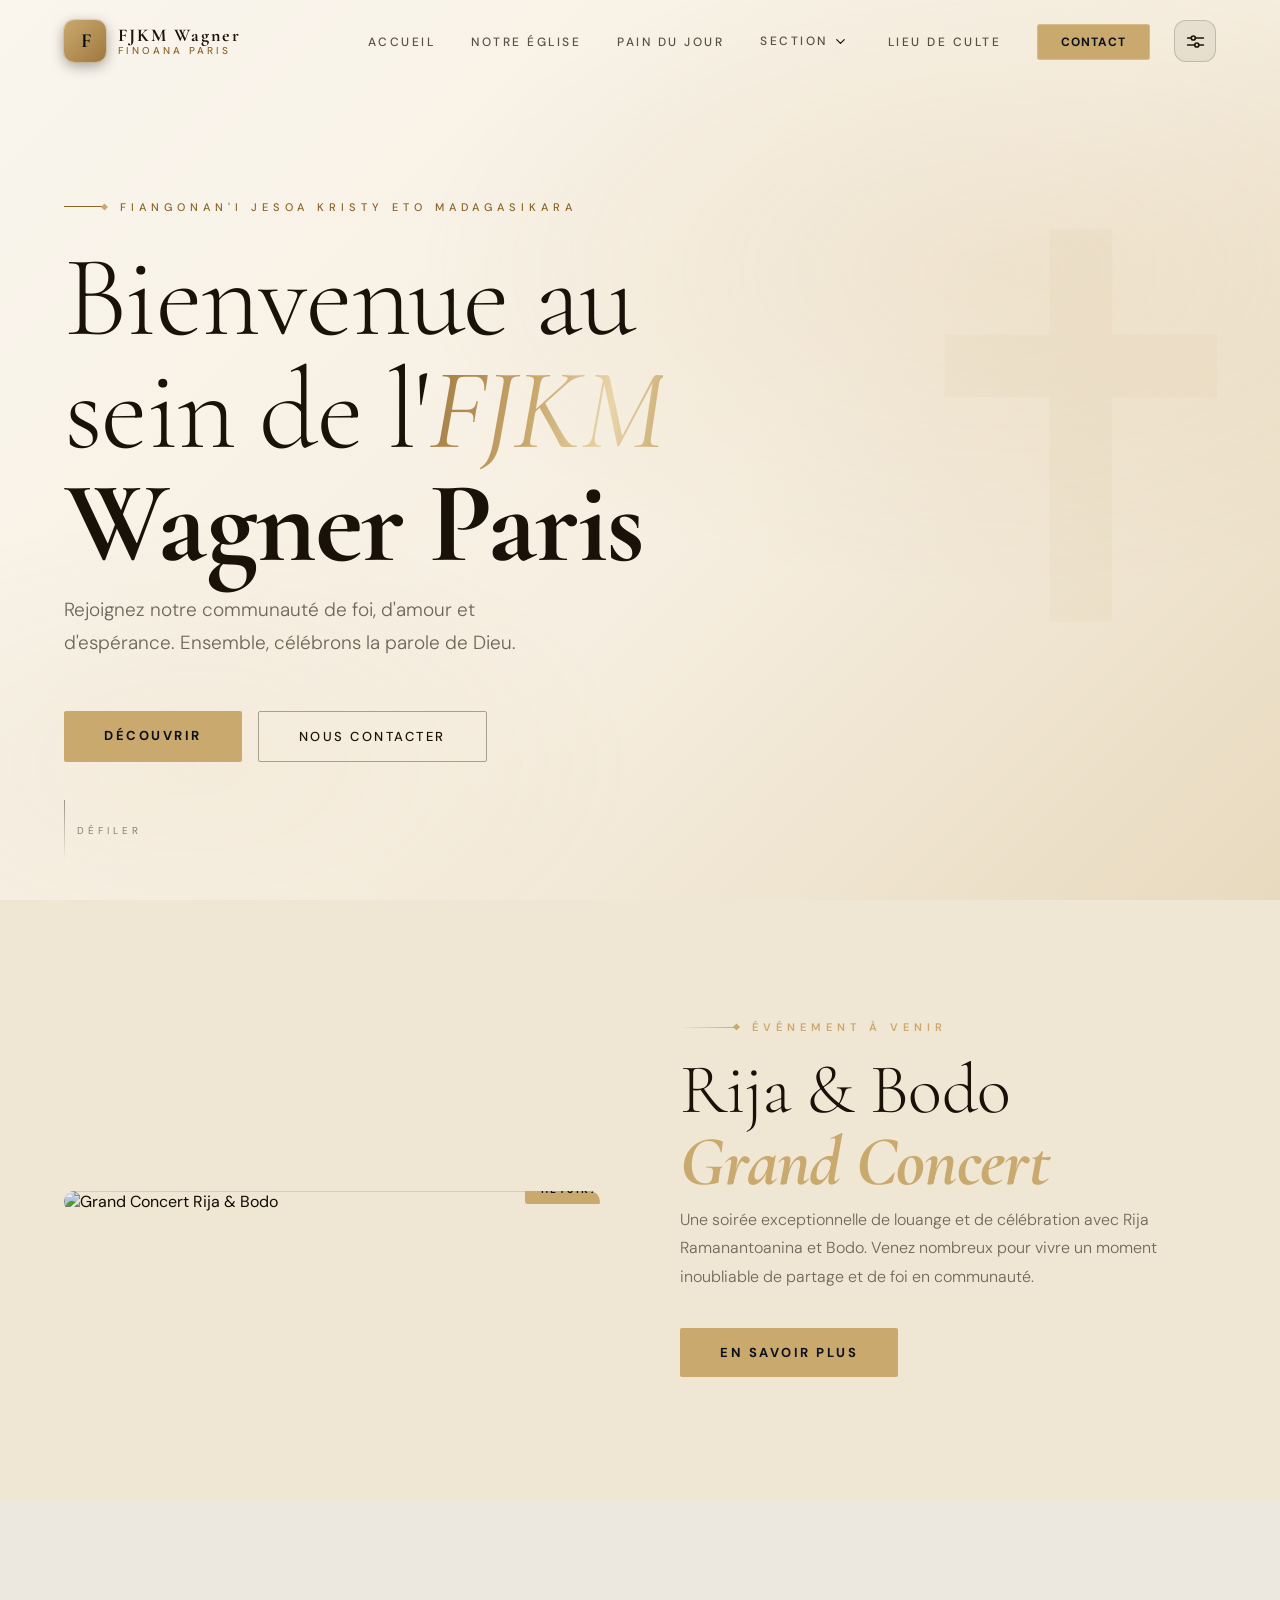
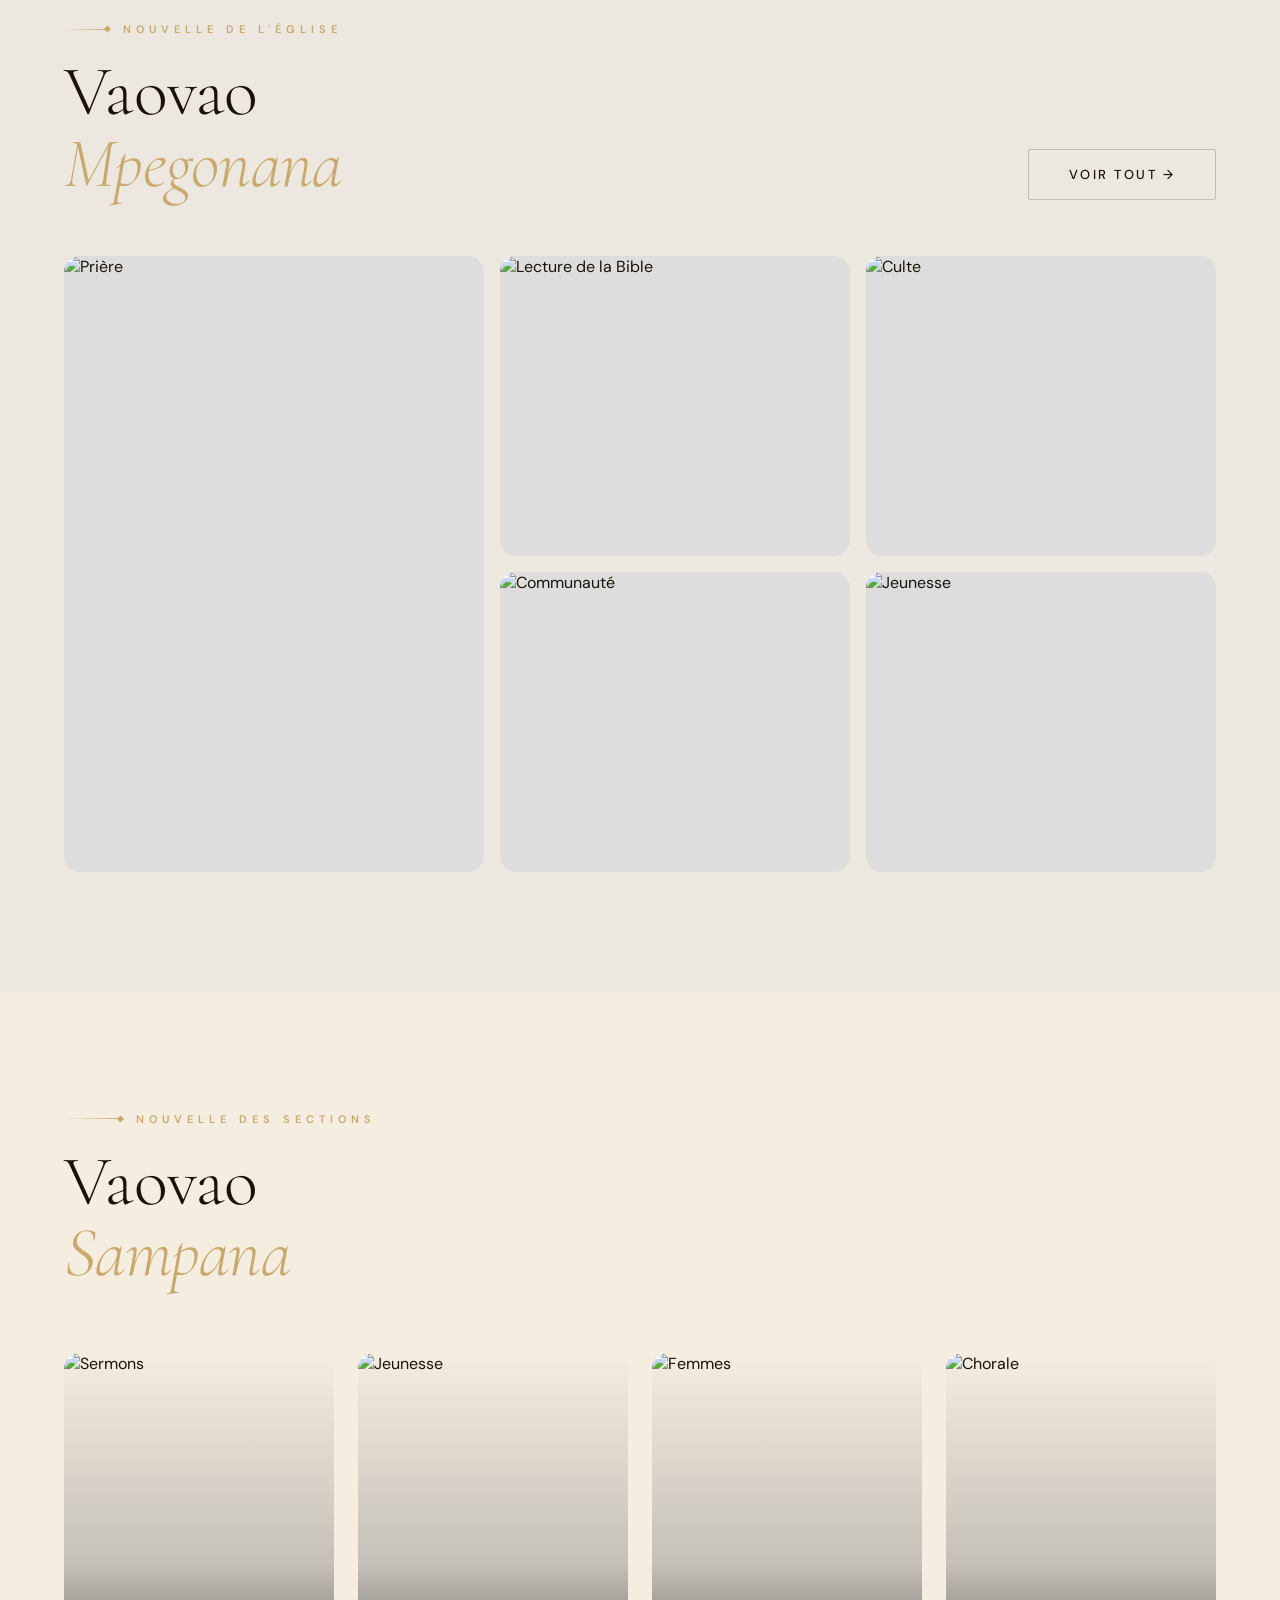
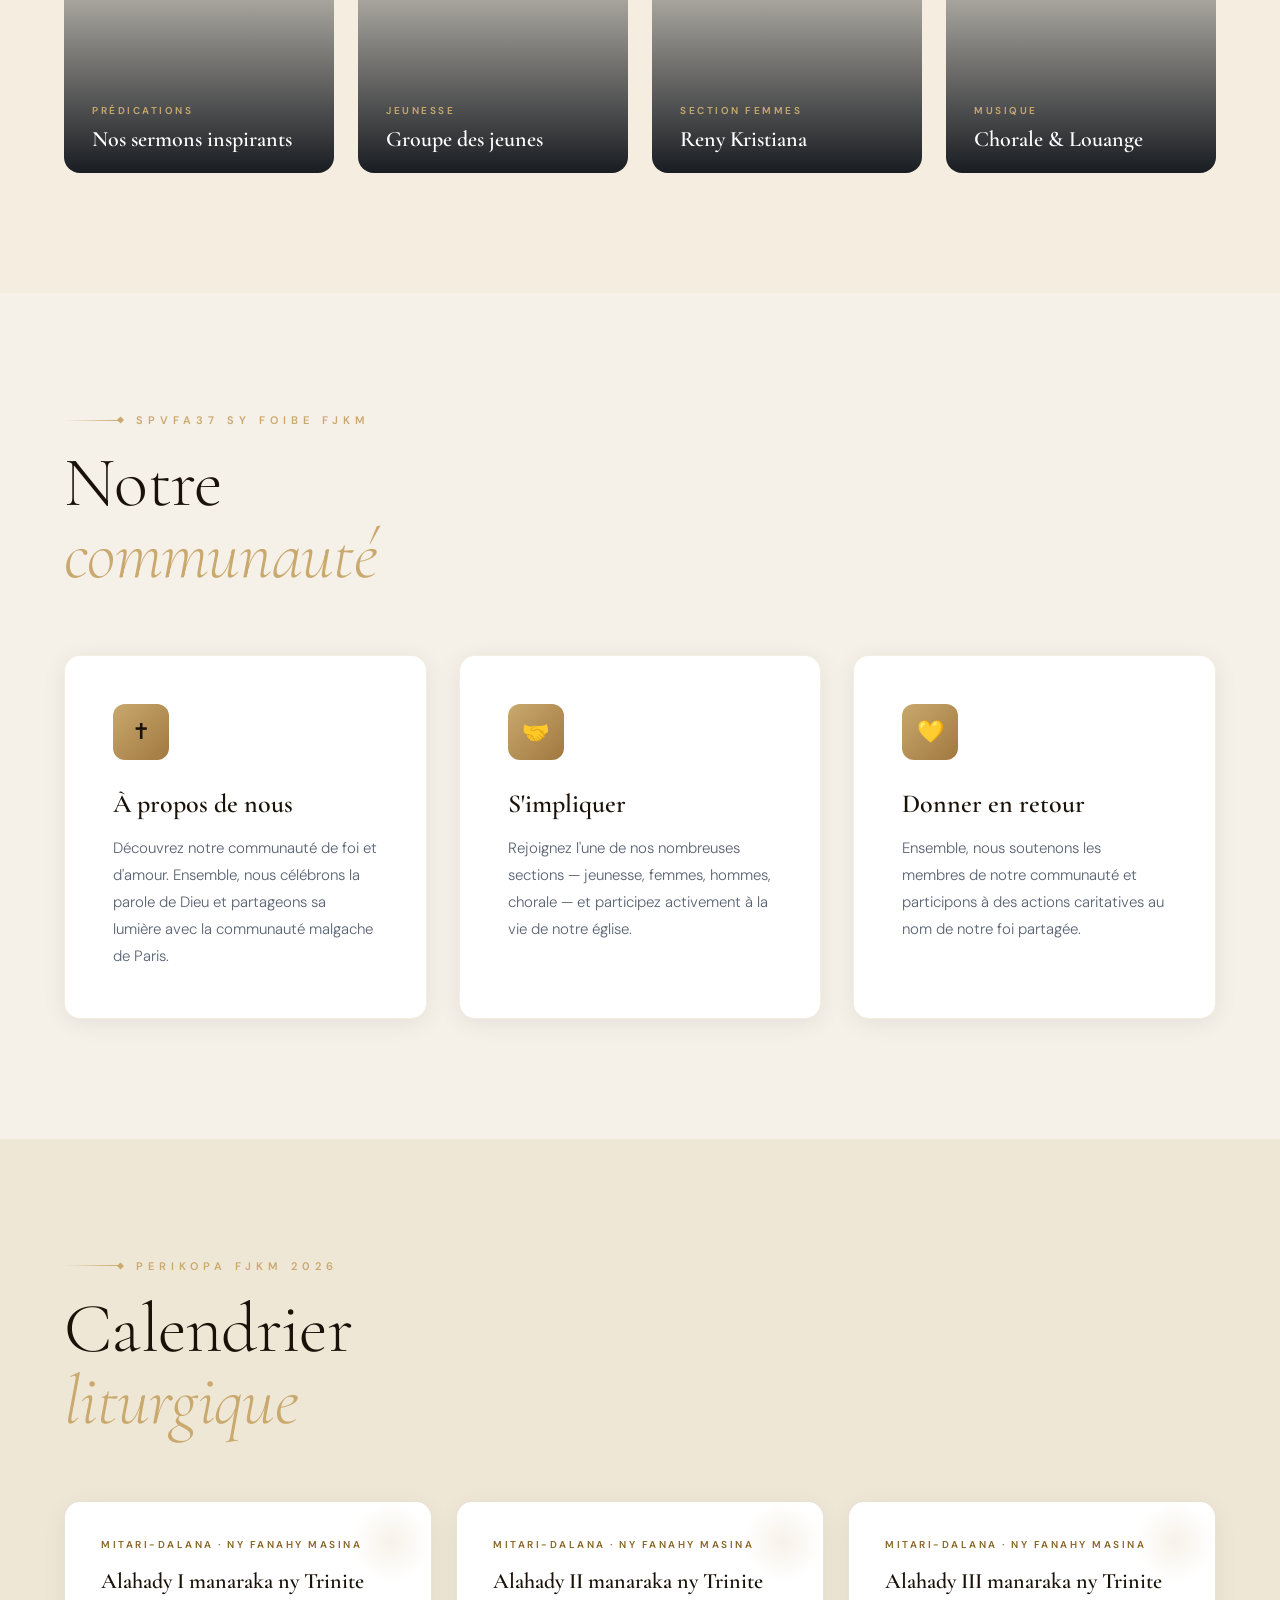
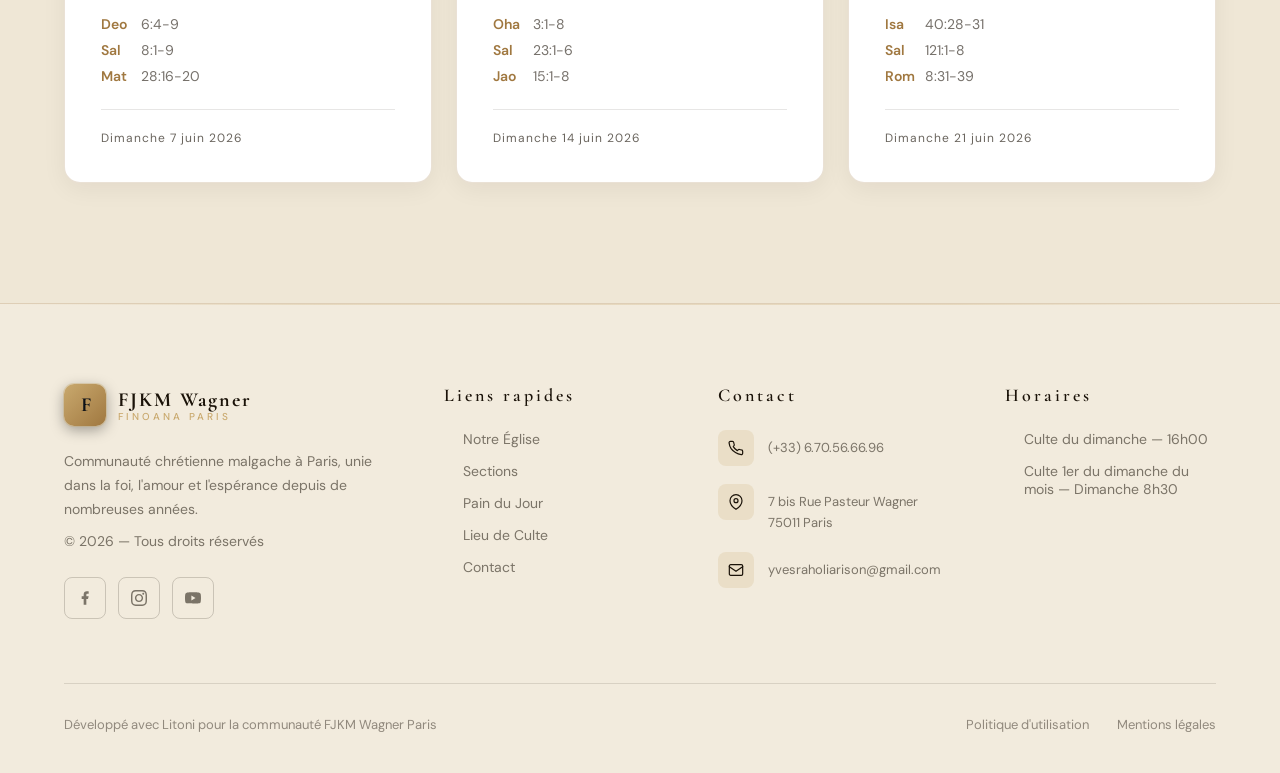
==== index.html @ 44368129 "Ajouter les sampana dans la navigation Patch fourni : menu deroulant sous « Section » sur desktop, f" ====
<!DOCTYPE html>
<html lang="fr" data-lang="fr">
<head>
  <meta charset="UTF-8" />
  <meta name="viewport" content="width=device-width, initial-scale=1.0, viewport-fit=cover" />
  <meta name="description" content="Site officiel de l'église FJKM Wagner Paris. Communauté chrétienne malgache à Paris." />
  <title>FJKM Wagner – Finoana Paris</title>
  <link rel="icon" href="data:image/svg+xml,%3Csvg xmlns='http://www.w3.org/2000/svg' viewBox='0 0 64 64'%3E%3Crect width='64' height='64' rx='14' fill='%23C9A96E'/%3E%3Ctext x='32' y='45' font-family='Georgia,serif' font-size='38' font-weight='700' text-anchor='middle' fill='%230D1117'%3EF%3C/text%3E%3C/svg%3E" />
  <link rel="preconnect" href="https://fonts.googleapis.com" />
  <link href="https://fonts.googleapis.com/css2?family=Cormorant+Garamond:ital,wght@0,300;0,400;0,600;0,700;1,300;1,400&family=DM+Sans:wght@300;400;500;600;700&display=swap" rel="stylesheet" />
  <link rel="stylesheet" href="assets/css/index.css?v=9" />
  <link rel="stylesheet" href="assets/css/responsive.css?v=9" />
  <link rel="stylesheet" href="assets/css/theme.css?v=9" />
  <link rel="stylesheet" href="assets/css/mobile-nav.css?v=9" />
</head>
<body>

<!-- NAV -->
<nav id="navbar">
  <a href="#" class="logo">
    <div class="logo-mark">F</div>
    <div class="logo-text">
      <span>FJKM Wagner</span>
      <span>Finoana Paris</span>
    </div>
  </a>
  <ul class="nav-links">
    <li><a href="#" data-fr="Accueil" data-en="Home" data-mg="Fandraisana">Accueil</a></li>
    <li><a href="pages/notre-eglise.html" data-fr="Notre Église" data-en="Our Church" data-mg="Fiangonana">Notre Église</a></li>
    <li><a href="#perikopa" data-fr="Pain du Jour" data-en="Daily Bread" data-mg="Mofo isan'andro">Pain du Jour</a></li>
    <li><a href="pages/sections.html" data-fr="Section" data-en="Groups" data-mg="Sampana">Section</a></li>
    <li><a href="pages/toerana.html" data-fr="Lieu de Culte" data-en="Worship Place" data-mg="Toerana Fivavahana">Lieu de Culte</a></li>
    <li><a href="pages/contact.html" class="nav-cta" data-fr="Contact" data-en="Contact" data-mg="Fifandraisana">Contact</a></li>
  </ul>
  <button class="hamburger" id="hamburger" aria-label="Menu">
    <span></span><span></span><span></span>
  </button>
</nav>

<!-- MOBILE MENU -->
<div class="mobile-menu" id="mobileMenu">
  <button class="mobile-close" id="mobileClose">✕</button>
  <a href="#" onclick="closeMobile()" data-fr="Accueil" data-en="Home" data-mg="Fandraisana">Accueil</a>
  <a href="pages/notre-eglise.html" onclick="closeMobile()" data-fr="Notre Église" data-en="Our Church" data-mg="Fiangonana">Notre Église</a>
  <a href="#perikopa" onclick="closeMobile()" data-fr="Pain du Jour" data-en="Daily Bread" data-mg="Mofo isan'andro">Pain du Jour</a>
  <a href="pages/sections.html" onclick="closeMobile()" data-fr="Section" data-en="Groups" data-mg="Sampana">Section</a>
  <a href="pages/toerana.html" onclick="closeMobile()" data-fr="Lieu de Culte" data-en="Worship Place" data-mg="Toerana Fivavahana">Lieu de Culte</a>
  <a href="pages/contact.html" onclick="closeMobile()" data-fr="Contact" data-en="Contact" data-mg="Fifandraisana">Contact</a>
</div>

<!-- HERO -->
<section id="hero">
  <div class="hero-bg" data-photo-key="accueil-hero"></div>
  <div class="hero-overlay"></div>
  <div class="hero-content">
    <div class="hero-eyebrow">
      <div class="hero-eyebrow-line"></div>
      <span data-fr="Fiangonan'i Jesoa Kristy eto Madagasikara" data-en="Church of Jesus Christ in Madagascar" data-mg="Fiangonan'i Jesoa Kristy eto Madagasikara">Fiangonan'i Jesoa Kristy eto Madagasikara</span>
    </div>
    <h1 class="hero-title"
        data-fr-html="Bienvenue au<br>sein de l'<em>FJKM</em><br><strong>Wagner Paris</strong>"
        data-mg-html="Tongasoa eto<br>amin'ny <em>FJKM</em><br><strong>Wagner Paris</strong>"
        data-en-html="Welcome to<br><em>FJKM</em><br><strong>Wagner Paris</strong>">
      Bienvenue au<br>sein de l'<em>FJKM</em><br><strong>Wagner Paris</strong>
    </h1>
    <p class="hero-subtitle">
      <span data-fr="Rejoignez notre communauté de foi, d'amour et d'espérance. Ensemble, célébrons la parole de Dieu." data-en="Join our community of faith, love, and hope. Together, let us celebrate the Word of God." data-mg="Andao isika hiaraka ao amin'ny finoana, fitiavana ary fanantenana. Ankalazaintsika ny tenin'Andriamanitra.">Rejoignez notre communauté de foi, d'amour et d'espérance. Ensemble, célébrons la parole de Dieu.</span>
    </p>
    <div class="hero-actions">
      <a href="pages/notre-eglise.html" class="btn-primary" data-fr="Découvrir" data-en="Discover" data-mg="Hahita">Découvrir</a>
      <a href="pages/contact.html" class="btn-outline" data-fr="Nous contacter" data-en="Contact Us" data-mg="Mifandraisa aminay">Nous contacter</a>
    </div>
  </div>
  <div class="hero-scroll">
    <div class="scroll-line"></div>
    <span data-fr="Défiler" data-en="Scroll" data-mg="Hidinà">Défiler</span>
  </div>
</section>

<!-- EVENT -->
<section id="event">
  <div class="event-visual reveal">
    <div class="event-image-frame">
      <img src="https://images.unsplash.com/photo-1470229722913-7c0e2dbbafd3?w=600&q=80" alt="Grand Concert Rija & Bodo" data-photo-key="accueil-evenement" />
      <div class="event-badge">Hetsika</div>
    </div>
  </div>
  <div class="event-content reveal reveal-delay-2">
    <div class="section-label">
      <div class="section-label-line"></div>
      <span data-fr="Événement à venir" data-en="Upcoming Event" data-mg="Hetsika ho avy">Événement à venir</span>
    </div>
    <h2 class="event-heading">
      Rija &amp; Bodo<br>
      <strong><em>Grand Concert</em></strong>
    </h2>
    <p class="event-desc">
      <span data-fr="Une soirée exceptionnelle de louange et de célébration avec Rija Ramanantoanina et Bodo. Venez nombreux pour vivre un moment inoubliable de partage et de foi en communauté." data-en="An exceptional evening of praise and celebration with Rija Ramanantoanina and Bodo. Join us for an unforgettable moment of sharing and faith." data-mg="Alina tsy hay hadinoina fiderana sy fankalazana nataon'i Rija Ramanantoanina sy Bodo. Avia maro hahita izao fotoana tsy hay hadinoina izao.">Une soirée exceptionnelle de louange et de célébration avec Rija Ramanantoanina et Bodo. Venez nombreux pour vivre un moment inoubliable de partage et de foi en communauté.</span>
    </p>
    <a href="#" class="btn-primary" data-fr="En savoir plus" data-en="Learn More" data-mg="Fantaro bebe kokoa">En savoir plus</a>
  </div>
</section>

<!-- GALLERY -->
<section id="gallery">
  <div class="gallery-header">
    <div>
      <div class="section-label reveal">
        <div class="section-label-line"></div>
        <span data-fr="Nouvelle de l'Église" data-en="Church News" data-mg="Vaovao ao am-piangonana">Nouvelle de l'Église</span>
      </div>
      <h2 class="section-heading reveal reveal-delay-1"
          data-fr-html="Vaovao<br><em>Mpegonana</em>"
          data-mg-html="Vaovao<br><em>Mpegonana</em>"
          data-en-html="Church<br><em>News</em>">
        Vaovao<br><em>Mpegonana</em>
      </h2>
    </div>
    <a href="pages/notre-eglise.html" class="btn-outline btn-gallery reveal" data-fr="Voir tout →" data-en="View all →" data-mg="Jereo avokoa →">Voir tout →</a>
  </div>
  <div class="gallery-grid">
    <div class="gallery-item reveal">
      <img src="https://images.unsplash.com/photo-1438232992991-995b7058bbb3?w=600&q=80" alt="Prière" data-photo-key="accueil-galerie-1" />
      <div class="gallery-overlay"></div>
    </div>
    <div class="gallery-item reveal reveal-delay-1">
      <img src="https://images.unsplash.com/photo-1529070538774-1843cb3265df?w=600&q=80" alt="Lecture de la Bible" data-photo-key="accueil-galerie-2" />
      <div class="gallery-overlay"></div>
    </div>
    <div class="gallery-item reveal reveal-delay-2">
      <img src="https://images.unsplash.com/photo-1509062522246-3755977927d7?w=600&q=80" alt="Culte" data-photo-key="accueil-galerie-3" />
      <div class="gallery-overlay"></div>
    </div>
    <div class="gallery-item reveal reveal-delay-1">
      <img src="https://images.unsplash.com/photo-1523240795612-9a054b0db644?w=600&q=80" alt="Communauté" data-photo-key="accueil-galerie-4" />
      <div class="gallery-overlay"></div>
    </div>
    <div class="gallery-item reveal reveal-delay-3">
      <img src="https://images.unsplash.com/photo-1504052434569-70ad5836ab65?w=600&q=80" alt="Jeunesse" data-photo-key="accueil-galerie-5" />
      <div class="gallery-overlay"></div>
    </div>
  </div>
</section>

<!-- SECTIONS NEWS -->
<section id="sections-news">
  <div class="sections-news-header">
    <div class="section-label reveal">
      <div class="section-label-line"></div>
      <span data-fr="Nouvelle des sections" data-en="Groups News" data-mg="Vaovao avy amin'ny Sampana">Nouvelle des sections</span>
    </div>
    <h2 class="section-heading reveal reveal-delay-1"
        data-fr-html="Vaovao<br><em>Sampana</em>"
        data-mg-html="Vaovao<br><em>Sampana</em>"
        data-en-html="Groups<br><em>News</em>">Vaovao<br><em>Sampana</em></h2>
  </div>
  <div class="cards-grid">
    <div class="card reveal">
      <img src="https://images.unsplash.com/photo-1507692049790-de58290a4334?w=500&q=80" alt="Sermons" data-photo-key="accueil-section-1" />
      <div class="card-overlay"></div>
      <div class="card-content">
        <div class="card-tag" data-fr="Prédications" data-en="Sermons" data-mg="Toriteny">Prédications</div>
        <div class="card-title" data-fr="Nos sermons inspirants" data-en="Our inspiring sermons" data-mg="Ny toriteny mampahery">Nos sermons inspirants</div>
      </div>
    </div>
    <div class="card reveal reveal-delay-1">
      <img src="https://images.unsplash.com/photo-1529156069898-49953e39b3ac?w=500&q=80" alt="Jeunesse" data-photo-key="accueil-section-2" />
      <div class="card-overlay"></div>
      <div class="card-content">
        <div class="card-tag" data-fr="Jeunesse" data-en="Youth" data-mg="Tanora">Jeunesse</div>
        <div class="card-title" data-fr="Groupe des jeunes" data-en="Youth Group" data-mg="Vondron'ny tanora">Groupe des jeunes</div>
      </div>
    </div>
    <div class="card reveal reveal-delay-2">
      <img src="https://images.unsplash.com/photo-1600880292203-757bb62b4baf?w=500&q=80" alt="Femmes" data-photo-key="accueil-section-3" />
      <div class="card-overlay"></div>
      <div class="card-content">
        <div class="card-tag" data-fr="Section femmes" data-en="Women's Section" data-mg="Reny Kristiana">Section femmes</div>
        <div class="card-title">Reny Kristiana</div>
      </div>
    </div>
    <div class="card reveal reveal-delay-3">
      <img src="https://images.unsplash.com/photo-1560785496-3c9d27877182?w=500&q=80" alt="Chorale" data-photo-key="accueil-section-4" />
      <div class="card-overlay"></div>
      <div class="card-content">
        <div class="card-tag" data-fr="Musique" data-en="Music" data-mg="Mozika">Musique</div>
        <div class="card-title" data-fr="Chorale & Louange" data-en="Choir & Praise" data-mg="Antoko Mpihira & Fiderana">Chorale & Louange</div>
      </div>
    </div>
  </div>
</section>

<!-- FEATURES -->
<section id="features">
  <div class="section-label reveal">
    <div class="section-label-line"></div>
    <span>SPVFA37 sy Foibe FJKM</span>
  </div>
  <h2 class="section-heading reveal reveal-delay-1"
      data-fr-html="Notre<br><em>communauté</em>"
      data-mg-html="Ny<br><em>Fiangonana</em>"
      data-en-html="Our<br><em>Community</em>">Notre<br><em>communauté</em></h2>
  <div class="features-grid">
    <div class="feature-card reveal">
      <div class="feature-icon">✝</div>
      <div class="feature-title" data-fr="À propos de nous" data-en="About Us" data-mg="Momba anay">À propos de nous</div>
      <p class="feature-text">
        <span data-fr="Découvrez notre communauté de foi et d'amour. Ensemble, nous célébrons la parole de Dieu et partageons sa lumière avec la communauté malgache de Paris." data-en="Discover our community of faith and love. Together we celebrate God's Word and share its light with the Malagasy community in Paris." data-mg="Fantaro ny fiangonana finoana sy fitiavana. Miaraka isika mankalaza ny tenin'Andriamanitra ary mizara ny fahazavany amin'ny Malagasy ao Paris.">Découvrez notre communauté de foi et d'amour. Ensemble, nous célébrons la parole de Dieu et partageons sa lumière avec la communauté malgache de Paris.</span>
      </p>
    </div>
    <div class="feature-card reveal reveal-delay-1">
      <div class="feature-icon">🤝</div>
      <div class="feature-title" data-fr="S'impliquer" data-en="Get Involved" data-mg="Andao ho anao">S'impliquer</div>
      <p class="feature-text">
        <span data-fr="Rejoignez l'une de nos nombreuses sections — jeunesse, femmes, hommes, chorale — et participez activement à la vie de notre église." data-en="Join one of our many groups — youth, women, men, choir — and actively participate in the life of our church." data-mg="Midìra ao amin'ny iray amin'ny sampanay maro — tanora, reny, raiamandreny, antoko mpihira — ary andraham-pitantanana ny fiainam-piangonana.">Rejoignez l'une de nos nombreuses sections — jeunesse, femmes, hommes, chorale — et participez activement à la vie de notre église.</span>
      </p>
    </div>
    <div class="feature-card reveal reveal-delay-2">
      <div class="feature-icon">💛</div>
      <div class="feature-title" data-fr="Donner en retour" data-en="Giving Back" data-mg="Fanomezana">Donner en retour</div>
      <p class="feature-text">
        <span data-fr="Ensemble, nous soutenons les membres de notre communauté et participons à des actions caritatives au nom de notre foi partagée." data-en="Together, we support our community members and participate in charitable actions in the name of our shared faith." data-mg="Miaraka isika manohana ny mpikambana sy ny asan'ny fitiavana amin'ny anaran'ny finoana iombonantsika.">Ensemble, nous soutenons les membres de notre communauté et participons à des actions caritatives au nom de notre foi partagée.</span>
      </p>
    </div>
  </div>
</section>

<!-- PERIKOPA -->
<section id="perikopa">
  <div class="section-label reveal">
    <div class="section-label-line"></div>
    <span>Perikopa FJKM 2026</span>
  </div>
  <h2 class="section-heading reveal reveal-delay-1"
      data-fr-html="Calendrier<br><em>liturgique</em>"
      data-mg-html="Perikopa<br><em>sy Litorjia</em>"
      data-en-html="Liturgical<br><em>Calendar</em>">Calendrier<br><em>liturgique</em></h2>
  <div class="perikopa-grid">
    <div class="perikopa-card reveal">
      <div class="perikopa-tag">Mitari-dalana · Ny Fanahy Masina</div>
      <div class="perikopa-title">Alahady I manaraka ny Trinite</div>
      <div class="perikopa-refs">
        <div class="perikopa-ref">
          <span class="perikopa-ref-book">Deo</span>
          <span class="perikopa-ref-verse">6:4-9</span>
        </div>
        <div class="perikopa-ref">
          <span class="perikopa-ref-book">Sal</span>
          <span class="perikopa-ref-verse">8:1-9</span>
        </div>
        <div class="perikopa-ref">
          <span class="perikopa-ref-book">Mat</span>
          <span class="perikopa-ref-verse">28:16-20</span>
        </div>
      </div>
      <div class="perikopa-date">Dimanche 7 juin 2026</div>
    </div>
    <div class="perikopa-card reveal reveal-delay-1">
      <div class="perikopa-tag">Mitari-dalana · Ny Fanahy Masina</div>
      <div class="perikopa-title">Alahady II manaraka ny Trinite</div>
      <div class="perikopa-refs">
        <div class="perikopa-ref">
          <span class="perikopa-ref-book">Oha</span>
          <span class="perikopa-ref-verse">3:1-8</span>
        </div>
        <div class="perikopa-ref">
          <span class="perikopa-ref-book">Sal</span>
          <span class="perikopa-ref-verse">23:1-6</span>
        </div>
        <div class="perikopa-ref">
          <span class="perikopa-ref-book">Jao</span>
          <span class="perikopa-ref-verse">15:1-8</span>
        </div>
      </div>
      <div class="perikopa-date">Dimanche 14 juin 2026</div>
    </div>
    <div class="perikopa-card reveal reveal-delay-2">
      <div class="perikopa-tag">Mitari-dalana · Ny Fanahy Masina</div>
      <div class="perikopa-title">Alahady III manaraka ny Trinite</div>
      <div class="perikopa-refs">
        <div class="perikopa-ref">
          <span class="perikopa-ref-book">Isa</span>
          <span class="perikopa-ref-verse">40:28-31</span>
        </div>
        <div class="perikopa-ref">
          <span class="perikopa-ref-book">Sal</span>
          <span class="perikopa-ref-verse">121:1-8</span>
        </div>
        <div class="perikopa-ref">
          <span class="perikopa-ref-book">Rom</span>
          <span class="perikopa-ref-verse">8:31-39</span>
        </div>
      </div>
      <div class="perikopa-date">Dimanche 21 juin 2026</div>
    </div>
  </div>
</section>

<!-- FOOTER -->
<footer id="footer">
  <div class="footer-grid">
    <div class="footer-brand">
      <div class="logo" style="margin-bottom:24px">
        <div class="logo-mark">F</div>
        <div class="logo-text">
          <span>FJKM Wagner</span>
          <span>Finoana Paris</span>
        </div>
      </div>
      <p><span data-fr="Communauté chrétienne malgache à Paris, unie dans la foi, l'amour et l'espérance depuis de nombreuses années." data-en="Malagasy Christian community in Paris, united in faith, love, and hope for many years." data-mg="Fiangonana kristiana Malagasy ao Paris, miray amin'ny finoana, fitiavana ary fanantenana nandritra ny taona maro.">Communauté chrétienne malgache à Paris, unie dans la foi, l'amour et l'espérance depuis de nombreuses années.</span></p>
      <p style="margin-top:8px" data-fr="© 2026 — Tous droits réservés" data-en="© 2026 — All rights reserved" data-mg="© 2026 — Zo rehetra voatokana">© <span class="copyright-year">2026</span> — Tous droits réservés</p>
      <div class="social-links" style="margin-top:24px">
        <a href="https://www.facebook.com/fjkmwagnerparis" class="social-link" aria-label="Facebook" target="_blank" rel="noopener noreferrer">
          <svg width="16" height="16" fill="currentColor" viewBox="0 0 24 24"><path d="M14 13.5H16.5L17.5 9.5H14V7.5C14 6.47 14 5.5 16 5.5H17.5V2.14C17.174 2.097 15.943 2 14.643 2C11.928 2 10 3.657 10 6.7V9.5H7V13.5H10V22H14V13.5Z"/></svg>
        </a>
        <a href="https://www.instagram.com/fjkmwagnerparis" class="social-link" aria-label="Instagram" target="_blank" rel="noopener noreferrer">
          <svg width="16" height="16" fill="currentColor" viewBox="0 0 24 24"><path d="M12 2.163c3.204 0 3.584.012 4.85.07 3.252.148 4.771 1.691 4.919 4.919.058 1.265.069 1.645.069 4.849 0 3.205-.012 3.584-.069 4.849-.149 3.225-1.664 4.771-4.919 4.919-1.266.058-1.644.07-4.85.07-3.204 0-3.584-.012-4.849-.07-3.26-.149-4.771-1.699-4.919-4.92-.058-1.265-.07-1.644-.07-4.849 0-3.204.013-3.583.07-4.849.149-3.227 1.664-4.771 4.919-4.919 1.266-.057 1.645-.069 4.849-.069zm0-2.163c-3.259 0-3.667.014-4.947.072-4.358.2-6.78 2.618-6.98 6.98-.059 1.281-.073 1.689-.073 4.948 0 3.259.014 3.668.072 4.948.2 4.358 2.618 6.78 6.98 6.98 1.281.058 1.689.072 4.948.072 3.259 0 3.668-.014 4.948-.072 4.354-.2 6.782-2.618 6.979-6.98.059-1.28.073-1.689.073-4.948 0-3.259-.014-3.667-.072-4.947-.196-4.354-2.617-6.78-6.979-6.98-1.281-.059-1.69-.073-4.949-.073zm0 5.838c-3.403 0-6.162 2.759-6.162 6.162s2.759 6.163 6.162 6.163 6.162-2.759 6.162-6.163c0-3.403-2.759-6.162-6.162-6.162zm0 10.162c-2.209 0-4-1.79-4-4 0-2.209 1.791-4 4-4s4 1.791 4 4c0 2.21-1.791 4-4 4zm6.406-11.845c-.796 0-1.441.645-1.441 1.44s.645 1.44 1.441 1.44c.795 0 1.439-.645 1.439-1.44s-.644-1.44-1.439-1.44z"/></svg>
        </a>
        <a href="https://www.youtube.com/@fjkmwagnerparis" class="social-link" aria-label="YouTube" target="_blank" rel="noopener noreferrer">
          <svg width="16" height="16" fill="currentColor" viewBox="0 0 24 24"><path d="M23.498 6.186a3.016 3.016 0 0 0-2.122-2.136C19.505 3.545 12 3.545 12 3.545s-7.505 0-9.377.505A3.017 3.017 0 0 0 .502 6.186C0 8.07 0 12 0 12s0 3.93.502 5.814a3.016 3.016 0 0 0 2.122 2.136c1.871.505 9.376.505 9.376.505s7.505 0 9.377-.505a3.015 3.015 0 0 0 2.122-2.136C24 15.93 24 12 24 12s0-3.93-.502-5.814zM9.545 15.568V8.432L15.818 12l-6.273 3.568z"/></svg>
        </a>
      </div>
    </div>
    <div>
      <div class="footer-heading" data-fr="Liens rapides" data-en="Quick Links" data-mg="Rohy haingana">Liens rapides</div>
      <ul class="footer-links">
        <li><a href="#gallery" data-fr="Notre Église" data-en="Our Church" data-mg="Fiangonana">Notre Église</a></li>
        <li><a href="pages/sections.html" data-fr="Sections" data-en="Groups" data-mg="Sampana">Sections</a></li>
        <li><a href="#perikopa" data-fr="Pain du Jour" data-en="Daily Bread" data-mg="Mofo isan'andro">Pain du Jour</a></li>
        <li><a href="pages/toerana.html" data-fr="Lieu de Culte" data-en="Worship Place" data-mg="Toerana Fivavahana">Lieu de Culte</a></li>
        <li><a href="pages/contact.html" data-fr="Contact" data-en="Contact" data-mg="Fifandraisana">Contact</a></li>
      </ul>
    </div>
    <div>
      <div class="footer-heading" data-fr="Contact" data-en="Contact" data-mg="Fifandraisana">Contact</div>
      <div class="footer-contact-item">
        <div class="footer-contact-icon"><svg width="16" height="16" viewBox="0 0 24 24" fill="none" stroke="currentColor" stroke-width="1.8" stroke-linecap="round" stroke-linejoin="round"><path d="M22 16.92v3a2 2 0 0 1-2.18 2 19.79 19.79 0 0 1-8.63-3.07A19.5 19.5 0 0 1 4.69 13a19.79 19.79 0 0 1-3.07-8.67A2 2 0 0 1 3.6 2h3a2 2 0 0 1 2 1.72c.127.96.361 1.903.7 2.81a2 2 0 0 1-.45 2.11L7.91 9.91a16 16 0 0 0 6.06 6.06l1.27-1.27a2 2 0 0 1 2.11-.45c.907.339 1.85.573 2.81.7A2 2 0 0 1 22 16.92z"/></svg></div>
        <div class="footer-contact-text">(+33) 6.70.56.66.96</div>
      </div>
      <div class="footer-contact-item">
        <div class="footer-contact-icon"><svg width="16" height="16" viewBox="0 0 24 24" fill="none" stroke="currentColor" stroke-width="1.8" stroke-linecap="round" stroke-linejoin="round"><path d="M21 10c0 7-9 13-9 13s-9-6-9-13a9 9 0 0 1 18 0z"/><circle cx="12" cy="10" r="3"/></svg></div>
        <div class="footer-contact-text">7 bis Rue Pasteur Wagner<br>75011 Paris</div>
      </div>
      <div class="footer-contact-item">
        <div class="footer-contact-icon"><svg width="16" height="16" viewBox="0 0 24 24" fill="none" stroke="currentColor" stroke-width="1.8" stroke-linecap="round" stroke-linejoin="round"><rect x="2" y="4" width="20" height="16" rx="2"/><path d="m22 7-10 7L2 7"/></svg></div>
        <div class="footer-contact-text">yvesraholiarison@gmail.com</div>
      </div>
    </div>
    <div>
      <div class="footer-heading" data-fr="Horaires" data-en="Schedule" data-mg="Fotoana">Horaires</div>
      <ul class="footer-links">
        <li><a href="#" data-fr="Culte du dimanche — 16h00" data-en="Sunday service — 16:00 AM" data-mg="Fanompoam-pivavahana Alahady — 4ora hariva">Culte du dimanche — 16h00</a></li>
        <li><a href="#" data-fr="Culte 1er du dimanche du mois — Dimanche 8h30" data-en="First Sunday service of the month — Sunday 8:30 AM" data-mg="Fanompoam-pivavahana Alahady vaolohany volona 8ora ">Culte 1er du dimanche du mois — Dimanche 8h30</a></li>
      </ul>
    </div>
  </div>
  <div class="footer-bottom">
    <p data-fr="Développé avec Litoni pour la communauté FJKM Wagner Paris" data-en="Made with ❤️ for the FJKM Wagner Paris community" data-mg="Natao tamin'ny ❤️ ho an'ny Fiangonana FJKM Wagner Paris">Développé avec ❤️ pour la communauté FJKM Wagner Paris</p>
    <div class="footer-bottom-links">
      <a href="pages/politique-utilisation.html" data-fr="Politique d'utilisation" data-en="Terms of Use" data-mg="Fitsipika fampiasana">Politique d'utilisation</a>
      <a href="pages/mentions-legales.html" data-fr="Mentions légales" data-en="Legal Notice" data-mg="Filazana ara-dalàna">Mentions légales</a>
    </div>
  </div>
</footer>

<!-- BACK TO TOP -->
<button id="backtotop" onclick="window.scrollTo({top:0,behavior:'smooth'})" aria-label="Retour en haut">
  <svg width="18" height="18" fill="none" stroke="currentColor" stroke-width="2.5" viewBox="0 0 24 24">
    <path stroke-linecap="round" stroke-linejoin="round" d="M5 15l7-7 7 7"/>
  </svg>
</button>

<!-- ── CONTRÔLES FLOTTANTS ── -->
<div id="floatingControls" aria-label="Contrôles de langue et de thème">

  <!-- Panneau Langue -->
  <div id="langPanel" role="group" aria-label="Choisir la langue">
    <button class="lang-btn" id="btnFR" aria-label="Français">
      <span class="lang-flag">🇫🇷</span> FR
    </button>
    <button class="lang-btn" id="btnMG" aria-label="Malagasy">
      <span class="lang-flag">🇲🇬</span> MG
    </button>
    <button class="lang-btn" id="btnEN" aria-label="English">
      <span class="lang-flag">🇬🇧</span> EN
    </button>
  </div>

  <!-- Panneau Thème -->
  <div id="themePanel" role="group" aria-label="Choisir le thème">
    <button class="theme-btn" id="btnDay" aria-label="Mode jour">
      <svg class="theme-icon" viewBox="0 0 24 24" fill="none" stroke="currentColor" stroke-width="2" stroke-linecap="round" stroke-linejoin="round">
        <circle cx="12" cy="12" r="5"/>
        <line x1="12" y1="1" x2="12" y2="3"/><line x1="12" y1="21" x2="12" y2="23"/>
        <line x1="4.22" y1="4.22" x2="5.64" y2="5.64"/><line x1="18.36" y1="18.36" x2="19.78" y2="19.78"/>
        <line x1="1" y1="12" x2="3" y2="12"/><line x1="21" y1="12" x2="23" y2="12"/>
        <line x1="4.22" y1="19.78" x2="5.64" y2="18.36"/><line x1="18.36" y1="5.64" x2="19.78" y2="4.22"/>
      </svg>
      Jour
    </button>
    <button class="theme-btn" id="btnNight" aria-label="Mode nuit">
      <svg class="theme-icon" viewBox="0 0 24 24" fill="none" stroke="currentColor" stroke-width="2" stroke-linecap="round" stroke-linejoin="round">
        <path d="M21 12.79A9 9 0 1 1 11.21 3 7 7 0 0 0 21 12.79z"/>
      </svg>
      Nuit
    </button>
  </div>

</div>
    <script src="https://cdn.jsdelivr.net/npm/@supabase/supabase-js@2"></script>
<script src="assets/js/supabase-config.js?v=9"></script>
  <script src="assets/js/photos.js?v=9"></script>
  <script src="assets/js/chrome.js?v=9"></script>
<script src="assets/js/mobile-nav.js?v=9"></script>
</body>
</html>
---- assets/css/index.css ----
/* =========================================
   FJKM Wagner – Finoana Paris
   Styles — index.html
   ========================================= */

@import url('variables.css?v=9');

/* ── Variables page-spécifiques ── */
:root {
  --bg-body:    #FAF7F2;
  --text-body:  #0D1117;
  --card-bg:    #FFFFFF;
  --card-border: rgba(201,169,110,.15);
}


/* ── Reset ── */
*, *::before, *::after { box-sizing: border-box; margin: 0; padding: 0; }
html { scroll-behavior: smooth; }
body {
  font-family: 'DM Sans', sans-serif;
  background: var(--bg-body);
  color: var(--text-body);
  overflow-x: hidden;
  transition: background .4s ease, color .4s ease;
}


/* ─── NAV ─── */
nav {
  position: fixed;
  top: 0; left: 0; right: 0;
  z-index: 100;
  padding: 20px 5%;
  display: flex;
  align-items: center;
  justify-content: space-between;
  transition: all .4s ease;
  background: transparent;
}

nav.scrolled {
  background: rgba(13,17,23,.96);
  backdrop-filter: blur(20px);
  padding: 14px 5%;
  box-shadow: 0 1px 30px rgba(0,0,0,.4);
}

.logo {
  display: flex;
  align-items: center;
  gap: 12px;
  text-decoration: none;
}

.logo-mark {
  width: 42px; height: 42px;
  background: linear-gradient(135deg, var(--gold) 0%, #A07840 100%);
  border-radius: 10px;
  display: flex; align-items: center; justify-content: center;
  font-family: 'Cormorant Garamond', serif;
  font-size: 20px;
  font-weight: 700;
  color: var(--deep);
  letter-spacing: -1px;
}

.logo-text { display: flex; flex-direction: column; line-height: 1.1; }

.logo-text span:first-child {
  font-family: 'Cormorant Garamond', serif;
  font-weight: 700;
  font-size: 18px;
  color: var(--white);
  letter-spacing: 2px;
}

.logo-text span:last-child {
  font-size: 10px;
  color: var(--gold);
  letter-spacing: 3px;
  text-transform: uppercase;
  font-weight: 500;
}

.nav-links { display: flex; gap: 36px; list-style: none; }

.nav-links a {
  text-decoration: none;
  font-size: 13px;
  font-weight: 500;
  letter-spacing: 1.5px;
  text-transform: uppercase;
  color: rgba(255,255,255,.75);
  transition: color .3s;
  position: relative;
}

.nav-links a::after {
  content: '';
  position: absolute;
  bottom: -4px; left: 0;
  width: 0; height: 1px;
  background: var(--gold);
  transition: width .3s;
}

.nav-links a:hover { color: var(--white); }
.nav-links a:hover::after { width: 100%; }

.nav-cta {
  background: var(--gold);
  color: var(--deep) !important;
  padding: 10px 24px;
  border-radius: 6px;
  font-weight: 700 !important;
  letter-spacing: 1px !important;
  transition: opacity .3s !important;
}
.nav-cta::after { display: none !important; }
.nav-cta:hover { opacity: .85 !important; }

.hamburger {
  display: none;
  flex-direction: column;
  gap: 5px;
  cursor: pointer;
  background: none;
  border: none;
  padding: 4px;
}
.hamburger span {
  display: block;
  width: 24px; height: 2px;
  background: var(--white);
  border-radius: 2px;
  transition: all .3s;
}

.mobile-menu {
  display: none;
  position: fixed;
  top: 0; left: 0; right: 0; bottom: 0;
  background: var(--deep);
  z-index: 99;
  flex-direction: column;
  align-items: center;
  justify-content: center;
  gap: 40px;
}
.mobile-menu.open { display: flex; }
.mobile-menu a {
  font-family: 'Cormorant Garamond', serif;
  font-size: 32px;
  font-weight: 600;
  color: var(--white);
  text-decoration: none;
  letter-spacing: 2px;
  text-transform: uppercase;
  transition: color .3s;
}
.mobile-menu a:hover { color: var(--gold); }
.mobile-close {
  position: absolute; top: 24px; right: 5%;
  background: none; border: none;
  color: var(--white); font-size: 30px;
  cursor: pointer;
}

/* ─── HERO ─── */
#hero {
  min-height: 100vh;
  position: relative;
  display: flex;
  align-items: center;
  overflow: hidden;
  background: var(--deep);
}

.hero-bg {
  position: absolute;
  inset: 0;
  background: url('https://images.unsplash.com/photo-1438032005730-c779502df39b?w=1920&q=80') center/cover no-repeat;
  opacity: .25;
  transform: scale(1.05);
  animation: slowzoom 20s ease-in-out infinite alternate;
}

@keyframes slowzoom {
  from { transform: scale(1.05); }
  to   { transform: scale(1.15); }
}

.hero-overlay {
  position: absolute;
  inset: 0;
  background: linear-gradient(135deg, rgba(13,17,23,.9) 0%, rgba(18,28,46,.8) 60%, rgba(201,169,110,.15) 100%);
}

.hero-content {
  position: relative;
  z-index: 2;
  padding: 0 5%;
  max-width: 900px;
}

.hero-eyebrow {
  display: flex;
  align-items: center;
  gap: 16px;
  margin-bottom: 28px;
  opacity: 0;
  animation: fadeUp .8s .3s forwards;
}

.hero-eyebrow-line { width: 40px; height: 1px; background: var(--gold); }

.hero-eyebrow span {
  font-size: 11px;
  letter-spacing: 4px;
  text-transform: uppercase;
  color: var(--gold);
  font-weight: 500;
}

.hero-title {
  font-family: 'Cormorant Garamond', serif;
  font-size: clamp(48px, 8vw, 96px);
  font-weight: 300;
  color: var(--white);
  line-height: 1.05;
  margin-bottom: 12px;
  opacity: 0;
  animation: fadeUp .8s .5s forwards;
}
.hero-title em    { font-style: italic; color: var(--gold); }
.hero-title strong { font-weight: 700; display: block; }

.hero-subtitle {
  font-size: 18px;
  color: rgba(255,255,255,.6);
  margin-bottom: 52px;
  max-width: 520px;
  line-height: 1.7;
  font-weight: 300;
  opacity: 0;
  animation: fadeUp .8s .7s forwards;
}

.hero-actions {
  display: flex;
  gap: 16px;
  flex-wrap: wrap;
  opacity: 0;
  animation: fadeUp .8s .9s forwards;
}

.btn-primary {
  background: var(--gold);
  color: var(--deep);
  padding: 16px 40px;
  font-size: 13px;
  font-weight: 700;
  letter-spacing: 2px;
  text-transform: uppercase;
  text-decoration: none;
  border-radius: 6px;
  transition: all .3s;
  display: inline-block;
}
.btn-primary:hover {
  background: var(--gold-light);
  transform: translateY(-2px);
  box-shadow: 0 8px 30px rgba(201,169,110,.4);
}

.btn-outline {
  border: 1px solid rgba(255,255,255,.3);
  color: var(--white);
  padding: 16px 40px;
  font-size: 13px;
  font-weight: 500;
  letter-spacing: 2px;
  text-transform: uppercase;
  text-decoration: none;
  border-radius: 6px;
  transition: all .3s;
  display: inline-block;
}
.btn-outline:hover {
  border-color: var(--gold);
  color: var(--gold);
  transform: translateY(-2px);
}

.btn-gallery { white-space: nowrap; }

.hero-scroll {
  position: absolute;
  bottom: 40px; left: 5%;
  display: flex;
  align-items: center;
  gap: 12px;
  color: rgba(255,255,255,.4);
  font-size: 11px;
  letter-spacing: 3px;
  text-transform: uppercase;
  z-index: 2;
  opacity: 0;
  animation: fadeUp .8s 1.2s forwards;
}

.scroll-line {
  width: 1px; height: 60px;
  background: linear-gradient(to bottom, rgba(255,255,255,.4), transparent);
}

@keyframes fadeUp {
  from { opacity: 0; transform: translateY(30px); }
  to   { opacity: 1; transform: translateY(0); }
}

/* ─── SECTIONS SHARED ─── */
.section-label {
  display: flex;
  align-items: center;
  gap: 16px;
  margin-bottom: 20px;
}

.section-label-line {
  flex: 1;
  max-width: 40px;
  height: 1px;
  background: var(--gold);
}

.section-label span {
  font-size: 11px;
  letter-spacing: 4px;
  text-transform: uppercase;
  color: var(--gold);
  font-weight: 500;
}

.section-heading {
  font-family: 'Cormorant Garamond', serif;
  font-size: clamp(36px, 5vw, 64px);
  font-weight: 300;
  line-height: 1.1;
  color: var(--deep);
}
.section-heading em { font-style: italic; color: var(--gold); }

/* ─── EVENT ─── */
#event {
  background: var(--navy);
  padding: 120px 5%;
  display: grid;
  grid-template-columns: 1fr 1fr;
  gap: 80px;
  align-items: center;
}

.event-visual { position: relative; }
.event-image-frame { position: relative; }

.event-image-frame::before {
  content: '';
  position: absolute;
  top: -20px; left: -20px;
  width: 100%; height: 100%;
  border: 1px solid var(--gold);
  border-radius: 4px;
  opacity: .4;
}

.event-image-frame img {
  width: 100%;
  border-radius: 4px;
  display: block;
  filter: brightness(.9) contrast(1.05);
}

.event-badge {
  position: absolute;
  top: -16px; right: -16px;
  background: var(--gold);
  color: var(--deep);
  padding: 8px 16px;
  font-size: 10px;
  font-weight: 700;
  letter-spacing: 3px;
  text-transform: uppercase;
  border-radius: 4px;
}

.event-content .section-label span { color: var(--gold); }

.event-heading {
  font-family: 'Cormorant Garamond', serif;
  font-size: clamp(32px, 4vw, 56px);
  font-weight: 300;
  color: var(--white);
  line-height: 1.1;
  margin-bottom: 8px;
}
.event-heading strong { font-weight: 700; }
.event-heading em    { font-style: italic; color: var(--gold); }

.event-desc {
  color: rgba(255,255,255,.5);
  font-size: 16px;
  line-height: 1.8;
  margin-bottom: 36px;
  font-weight: 300;
}

/* ─── GALLERY ─── */
#gallery {
  padding: 120px 5%;
  background: var(--cream);
}

.gallery-header {
  display: flex;
  align-items: flex-end;
  justify-content: space-between;
  margin-bottom: 56px;
  gap: 40px;
}

.gallery-grid {
  display: grid;
  grid-template-columns: 1.2fr 1fr 1fr;
  grid-template-rows: 300px 300px;
  gap: 16px;
}

.gallery-item {
  position: relative;
  overflow: hidden;
  border-radius: 6px;
  background: #ddd;
}
.gallery-item:first-child { grid-row: span 2; }

.gallery-item img {
  width: 100%; height: 100%;
  object-fit: cover;
  transition: transform .8s ease;
  display: block;
}
.gallery-item:hover img { transform: scale(1.08); }

.gallery-overlay {
  position: absolute;
  inset: 0;
  background: linear-gradient(to top, rgba(13,17,23,.7) 0%, transparent 60%);
  opacity: 0;
  transition: opacity .4s;
}
.gallery-item:hover .gallery-overlay { opacity: 1; }

/* ─── SECTIONS CARDS ─── */
#sections-news {
  background: var(--deep);
  padding: 120px 5%;
}

.sections-news-header { margin-bottom: 64px; }
.sections-news-header .section-heading { color: var(--white); }

.cards-grid {
  display: grid;
  grid-template-columns: repeat(4, 1fr);
  gap: 24px;
}

.card {
  position: relative;
  border-radius: 8px;
  overflow: hidden;
  height: 420px;
  cursor: pointer;
}

.card img {
  width: 100%; height: 100%;
  object-fit: cover;
  transition: transform .8s ease;
}
.card:hover img { transform: scale(1.1); }

.card-overlay {
  position: absolute;
  inset: 0;
  background: linear-gradient(to top, rgba(13,17,23,.95) 0%, rgba(13,17,23,.2) 50%, transparent 100%);
}

.card-content {
  position: absolute;
  bottom: 0; left: 0; right: 0;
  padding: 28px;
  transform: translateY(8px);
  transition: transform .4s;
}
.card:hover .card-content { transform: translateY(0); }

.card-tag {
  display: inline-block;
  font-size: 10px;
  font-weight: 600;
  letter-spacing: 3px;
  text-transform: uppercase;
  color: var(--gold);
  margin-bottom: 8px;
}

.card-title {
  font-family: 'Cormorant Garamond', serif;
  font-size: 22px;
  font-weight: 600;
  color: var(--white);
  line-height: 1.3;
}

/* ─── FEATURES ─── */
#features {
  padding: 120px 5%;
  background: var(--cream);
}

.features-grid {
  display: grid;
  grid-template-columns: repeat(3, 1fr);
  gap: 32px;
  margin-top: 64px;
}

.feature-card {
  padding: 48px;
  background: var(--white);
  border-radius: 8px;
  border: 1px solid rgba(201,169,110,.15);
  transition: all .4s;
  position: relative;
  overflow: hidden;
}

.feature-card:hover { transform: translateY(-6px); box-shadow: 0 20px 60px rgba(0,0,0,.08); border-color: rgba(201,169,110,.3); }

.feature-icon {
  width: 56px; height: 56px;
  background: linear-gradient(135deg, var(--gold) 0%, #A07840 100%);
  border-radius: 12px;
  display: flex; align-items: center; justify-content: center;
  margin-bottom: 28px;
  font-size: 22px;
}

.feature-title {
  font-family: 'Cormorant Garamond', serif;
  font-size: 26px;
  font-weight: 600;
  margin-bottom: 16px;
  color: var(--deep);
}

.feature-text {
  font-size: 15px;
  line-height: 1.8;
  color: #5A6A7A;
  font-weight: 300;
}

/* ─── PERIKOPA ─── */
#perikopa {
  padding: 120px 5%;
  background: var(--navy);
}
#perikopa .section-heading { color: var(--white); }

.perikopa-grid {
  display: grid;
  grid-template-columns: repeat(3, 1fr);
  gap: 24px;
  margin-top: 64px;
}

.perikopa-card {
  background: rgba(255,255,255,.04);
  border: 1px solid rgba(201,169,110,.15);
  border-radius: 8px;
  padding: 36px;
  transition: all .4s;
  position: relative;
  overflow: hidden;
}
.perikopa-card::after {
  content: '';
  position: absolute;
  top: 0; right: 0;
  width: 80px; height: 80px;
  background: radial-gradient(circle, rgba(201,169,110,.15) 0%, transparent 70%);
}
.perikopa-card:hover {
  background: rgba(255,255,255,.07);
  border-color: rgba(201,169,110,.35);
  transform: translateY(-4px);
}

.perikopa-tag {
  font-size: 10px;
  letter-spacing: 3px;
  text-transform: uppercase;
  color: var(--gold);
  font-weight: 600;
  margin-bottom: 16px;
}

.perikopa-title {
  font-family: 'Cormorant Garamond', serif;
  font-size: 22px;
  font-weight: 600;
  color: var(--white);
  line-height: 1.3;
  margin-bottom: 20px;
}

.perikopa-refs {
  display: flex;
  flex-direction: column;
  gap: 8px;
  margin-bottom: 24px;
}

.perikopa-ref { display: flex; gap: 12px; font-size: 14px; }

.perikopa-ref-book {
  color: var(--gold);
  font-weight: 600;
  width: 28px;
  flex-shrink: 0;
}

.perikopa-ref-verse { color: rgba(255,255,255,.55); }

.perikopa-date {
  font-size: 12px;
  color: rgba(255,255,255,.60);
  letter-spacing: 1px;
  border-top: 1px solid rgba(255,255,255,.08);
  padding-top: 20px;
}

/* ─── FOOTER ─── */
footer {
  background: var(--deep);
  padding: 80px 5% 40px;
}

.footer-grid {
  display: grid;
  grid-template-columns: 1.5fr 1fr 1fr 1fr;
  gap: 64px;
  margin-bottom: 64px;
}

.footer-brand p { font-size: 14px; color: rgba(255,255,255,.35); line-height: 1.7; margin-bottom: 8px; }
.footer-brand .logo-text span:first-child { font-size: 20px; }

.footer-heading {
  font-family: 'Cormorant Garamond', serif;
  font-size: 18px;
  font-weight: 600;
  color: var(--white);
  margin-bottom: 24px;
  letter-spacing: 1px;
}

.footer-links {
  list-style: none;
  display: flex;
  flex-direction: column;
  gap: 14px;
}

.footer-links a {
  text-decoration: none;
  font-size: 14px;
  color: rgba(255,255,255,.4);
  transition: color .3s;
  display: flex;
  align-items: center;
  gap: 10px;
}

.footer-links a::before {
  content: '→';
  font-size: 11px;
  color: var(--gold);
  opacity: 0;
  transform: translateX(-6px);
  transition: all .3s;
}
.footer-links a:hover { color: var(--white); }
.footer-links a:hover::before { opacity: 1; transform: translateX(0); }

.footer-contact-item {
  display: flex;
  align-items: flex-start;
  gap: 14px;
  margin-bottom: 18px;
}

.footer-contact-icon {
  width: 36px; height: 36px;
  background: rgba(201,169,110,.1);
  border-radius: 8px;
  display: flex; align-items: center; justify-content: center;
  flex-shrink: 0;
  font-size: 15px;
}

.footer-contact-text {
  font-size: 13px;
  color: rgba(255,255,255,.45);
  line-height: 1.6;
  padding-top: 8px;
}

.social-links { display: flex; gap: 12px; margin-top: 8px; }

.social-link {
  width: 42px; height: 42px;
  border-radius: 8px;
  border: 1px solid rgba(255,255,255,.1);
  display: flex; align-items: center; justify-content: center;
  color: rgba(255,255,255,.5);
  font-size: 14px;
  text-decoration: none;
  transition: all .3s;
}
.social-link:hover { border-color: var(--gold); color: var(--gold); background: rgba(201,169,110,.08); }

.footer-bottom {
  border-top: 1px solid rgba(255,255,255,.06);
  padding-top: 32px;
  display: flex;
  align-items: center;
  justify-content: space-between;
  gap: 20px;
}

.footer-bottom p { font-size: 13px; color: rgba(255,255,255,.25); }

.footer-bottom-links { display: flex; gap: 28px; }

.footer-bottom-links a {
  font-size: 13px;
  color: rgba(255,255,255,.25);
  text-decoration: none;
  transition: color .3s;
}
.footer-bottom-links a:hover { color: var(--gold); }

/* ─── BACK TO TOP ─── */
#backtotop {
  position: fixed;
  bottom: 32px; right: 32px;
  width: 44px; height: 44px;
  background: var(--gold);
  border: none;
  border-radius: 8px;
  cursor: pointer;
  display: flex;
  align-items: center;
  justify-content: center;
  opacity: 0;
  pointer-events: none;
  transition: all .4s;
  z-index: 50;
}
#backtotop.show { opacity: 1; pointer-events: auto; }
#backtotop:hover { background: var(--gold-light); transform: translateY(-3px); }
#backtotop svg { color: var(--deep); }

/* .reveal défini dans theme.css (chargé en dernier, version canonique) */

/* ─── RESPONSIVE ─── */
@media (max-width: 1024px) {
  #event { grid-template-columns: 1fr; gap: 60px; }
  .event-visual { max-width: 480px; }
  .cards-grid { grid-template-columns: repeat(2, 1fr); }
  .footer-grid { grid-template-columns: 1fr 1fr; gap: 40px; }
  .gallery-grid { grid-template-columns: 1fr 1fr; grid-template-rows: auto; }
  .gallery-item:first-child { grid-row: span 1; }
}

@media (max-width: 768px) {
  .nav-links, .nav-cta { display: none; }
  .hamburger { display: flex; }
  #event { padding: 80px 5%; }
  .features-grid { grid-template-columns: 1fr; }
  .perikopa-grid { grid-template-columns: 1fr; }
  .footer-grid { grid-template-columns: 1fr; gap: 32px; }
  .footer-bottom { flex-direction: column; text-align: center; }
  .cards-grid { grid-template-columns: 1fr; }
  .gallery-grid { grid-template-columns: 1fr; }
  .gallery-header { flex-direction: column; align-items: flex-start; }
  .hero-title { font-size: 42px; }
}

/* ════════════════════════════════════════════
   PANNEAUX FLOTTANTS — Langue & Thème
   ════════════════════════════════════════════ */

/* Conteneur commun des deux panneaux côte à côte */
#floatingControls {
  position: fixed;
  bottom: 88px;
  right: 32px;
  z-index: 200;
  display: flex;
  flex-direction: column;
  gap: 10px;
  align-items: flex-end;
}

/* ── Panneau langue (3 drapeaux) ── */
#langPanel {
  display: flex;
  align-items: center;
  gap: 2px;
  padding: 5px;
  border-radius: 999px;
  border: 1px solid rgba(255,255,255,.22);
  backdrop-filter: blur(28px) saturate(180%);
  -webkit-backdrop-filter: blur(28px) saturate(180%);
  background: rgba(8,12,20,.6);
  box-shadow:
    0 4px 24px rgba(0,0,0,.35),
    inset 0 1px 0 rgba(255,255,255,.2),
    inset 0 -1px 0 rgba(0,0,0,.2);
  position: relative;
  overflow: hidden;
}

#langPanel::before {
  content: '';
  position: absolute;
  top: 0; left: -80%;
  width: 40%; height: 100%;
  background: linear-gradient(105deg, transparent, rgba(255,255,255,.14), transparent);
  transform: skewX(-18deg);
  pointer-events: none;
}
#langPanel:hover::before {
  animation: floater-shimmer .7s ease forwards;
}

.lang-btn {
  display: flex;
  align-items: center;
  gap: 5px;
  padding: 7px 14px;
  border-radius: 999px;
  border: none;
  background: transparent;
  color: rgba(255,255,255,.45);
  font-size: 11px;
  font-weight: 700;
  letter-spacing: 1.5px;
  cursor: pointer;
  transition: all .28s cubic-bezier(.4,0,.2,1);
  white-space: nowrap;
  font-family: 'DM Sans', sans-serif;
}

.lang-btn:hover { color: rgba(255,255,255,.8); }

.lang-btn.active {
  background: rgba(201,169,110,.28);
  border: 1px solid rgba(201,169,110,.5);
  color: #fff;
  box-shadow:
    0 2px 12px rgba(201,169,110,.2),
    inset 0 1px 0 rgba(255,255,255,.3);
}

.lang-flag { font-size: 14px; line-height: 1; }

/* ── Panneau thème (soleil / lune) ── */
#themePanel {
  display: flex;
  align-items: center;
  gap: 2px;
  padding: 5px;
  border-radius: 999px;
  border: 1px solid rgba(255,255,255,.18);
  backdrop-filter: blur(28px) saturate(180%);
  -webkit-backdrop-filter: blur(28px) saturate(180%);
  background: rgba(8,12,20,.6);
  box-shadow:
    0 4px 24px rgba(0,0,0,.35),
    inset 0 1px 0 rgba(255,255,255,.2),
    inset 0 -1px 0 rgba(0,0,0,.2);
  position: relative;
  overflow: hidden;
}

#themePanel::before {
  content: '';
  position: absolute;
  top: 0; left: -80%;
  width: 40%; height: 100%;
  background: linear-gradient(105deg, transparent, rgba(255,255,255,.14), transparent);
  transform: skewX(-18deg);
  pointer-events: none;
}

.theme-btn {
  display: flex;
  align-items: center;
  gap: 6px;
  padding: 7px 14px;
  border-radius: 999px;
  border: none;
  background: transparent;
  color: rgba(255,255,255,.4);
  font-size: 11px;
  font-weight: 700;
  letter-spacing: 1px;
  cursor: pointer;
  transition: all .28s cubic-bezier(.4,0,.2,1);
  font-family: 'DM Sans', sans-serif;
}

.theme-btn:hover { color: rgba(255,255,255,.75); }

/* Jour actif → accent chaud soleil */
#btnDay.active {
  background: rgba(255,200,60,.22);
  border: 1px solid rgba(255,200,60,.45);
  color: #FFE082;
  box-shadow:
    0 2px 12px rgba(255,200,60,.18),
    inset 0 1px 0 rgba(255,255,255,.25);
}

/* Nuit actif → accent bleu nuit */
#btnNight.active {
  background: rgba(90,130,220,.22);
  border: 1px solid rgba(90,130,220,.45);
  color: #B3C8FF;
  box-shadow:
    0 2px 12px rgba(90,130,220,.18),
    inset 0 1px 0 rgba(255,255,255,.2);
}

.theme-icon {
  width: 15px; height: 15px;
  flex-shrink: 0;
}

/* ── Shimmer partagé ── */
@keyframes floater-shimmer {
  0%, 100% { left: -80%; }
  50%       { left: 130%; }
}

/* ═══════════════════════════════════════════
   THÈME JOUR — améliorations
   ═══════════════════════════════════════════ */
body:not(.theme-dark) {
  background: #F5F0E8;
  color: #1A1208;
}
body:not(.theme-dark) #gallery  { background: #EDE8DF; }
body:not(.theme-dark) #features { background: #F5F0E8; }

body:not(.theme-dark) .feature-card {
  background: #FFFFFF;
  border-color: rgba(201,169,110,.2);
  box-shadow: 0 4px 24px rgba(13,17,23,.07);
}
body:not(.theme-dark) .feature-title { color: #1A1208; }
body:not(.theme-dark) .feature-text  { color: #5A6373; }

body:not(.theme-dark) .section-heading { color: #1A1208; }

body:not(.theme-dark) .gallery-header .btn-gallery {
  border-color: rgba(13,17,23,.2);
  color: #1A1208;
}
body:not(.theme-dark) .gallery-header .btn-gallery:hover {
  border-color: var(--gold);
  color: var(--gold);
}

body:not(.theme-dark) nav.scrolled {
  background: rgba(245,240,232,.95);
  box-shadow: 0 1px 20px rgba(13,17,23,.1);
}
body:not(.theme-dark) nav.scrolled .logo-text span:first-child { color: #1A1208; }
body:not(.theme-dark) nav.scrolled .logo-text span:last-child  { color: #8A6428; }
body:not(.theme-dark) nav.scrolled .nav-links a             { color: rgba(26,18,8,.7); }
body:not(.theme-dark) nav.scrolled .nav-links a:hover       { color: #1A1208; }
body:not(.theme-dark) nav.scrolled .hamburger span          { background: #1A1208; }

/* ═══════════════════════════════════════════
   THÈME NUIT — overrides complets
   ═══════════════════════════════════════════ */
body.theme-dark {
  background: #080d14;
  color: #DDD5C8;
}

/* Sections claires → version sombre */
body.theme-dark #gallery  { background: #0c1119; }
body.theme-dark #features { background: #080d14; }

/* Sections déjà sombres → légèrement ajustées */
body.theme-dark #event         { background: #07101e; }
body.theme-dark #sections-news { background: #04080f; }
body.theme-dark #perikopa      { background: #07101e; }
body.theme-dark footer         { background: #030609; }

/* Nav scrolled en mode nuit */
body.theme-dark nav.scrolled {
  background: rgba(3,6,10,.97);
  box-shadow: 0 1px 30px rgba(0,0,0,.6);
}

/* Titres */
body.theme-dark .section-heading { color: #DDD5C8; }
body.theme-dark .event-heading   { color: #DDD5C8; }

/* Feature cards */
body.theme-dark .feature-card {
  background: #101724;
  border-color: rgba(201,169,110,.14);
  box-shadow: 0 4px 28px rgba(0,0,0,.45);
}
body.theme-dark .feature-card:hover {
  box-shadow: 0 20px 60px rgba(0,0,0,.6);
  border-color: rgba(201,169,110,.3);
}
body.theme-dark .feature-title { color: #DDD5C8; }
body.theme-dark .feature-text  { color: #6B7D92; }

/* Bouton "Voir tout →" de la galerie */
body.theme-dark .gallery-header .btn-gallery {
  border-color: rgba(201,169,110,.35);
  color: #C9A96E;
}
body.theme-dark .gallery-header .btn-gallery:hover {
  border-color: var(--gold);
  color: var(--gold-light);
}

/* Perikopa cards */
body.theme-dark .perikopa-card {
  background: rgba(255,255,255,.03);
}
body.theme-dark .perikopa-card:hover {
  background: rgba(255,255,255,.06);
}

/* Footer */
body.theme-dark .footer-brand p       { color: rgba(221,213,200,.3); }
body.theme-dark .footer-contact-text  { color: rgba(221,213,200,.4); }
body.theme-dark .footer-links a       { color: rgba(221,213,200,.35); }
body.theme-dark .footer-links a:hover { color: rgba(221,213,200,.85); }
body.theme-dark .footer-bottom p,
body.theme-dark .footer-bottom-links a { color: rgba(221,213,200,.22); }
body.theme-dark .footer-bottom-links a:hover { color: var(--gold); }
body.theme-dark .footer-bottom { border-color: rgba(255,255,255,.04); }

/* Transitions douces */
body, body.theme-dark { transition: background .45s ease, color .45s ease; }

/* ── Polish global ── */
::selection { background: rgba(201,169,110,.35); color: inherit; }
::-webkit-scrollbar { width: 10px; }
::-webkit-scrollbar-track { background: #0D1117; }
::-webkit-scrollbar-thumb { background: #C9A96E; border-radius: 5px; }
::-webkit-scrollbar-thumb:hover { background: #E8D5AA; }

/* ── Responsive ── */
@media (max-width: 768px) {
  #floatingControls { bottom: 80px; right: 16px; gap: 8px; }
  .lang-btn, .theme-btn { padding: 6px 10px; font-size: 10px; }
  .lang-flag { font-size: 12px; }
}

/* ═══════════════════════════════════════════
   MODE JOUR RENFORCÉ — tout en clair
   ═══════════════════════════════════════════ */
#hero, #event, #sections-news, #perikopa, footer,
.hero-overlay, .perikopa-card, .footer-contact-icon, .social-link, .mobile-menu {
  transition: background .5s ease, background-color .5s ease, border-color .5s ease, color .5s ease;
}

body:not(.theme-dark) #hero { background: #F7F1E5; }
body:not(.theme-dark) .hero-bg { opacity: .5; filter: sepia(.12) brightness(1.06); }
body:not(.theme-dark) .hero-overlay {
  background: linear-gradient(135deg, rgba(250,246,238,.96) 0%, rgba(246,238,224,.84) 55%, rgba(201,169,110,.32) 100%);
}
body:not(.theme-dark) .hero-title { color: #1A1208; }
body:not(.theme-dark) .hero-title em { color: #A07840; }
body:not(.theme-dark) .hero-subtitle { color: rgba(26,18,8,.62); }
body:not(.theme-dark) .hero-eyebrow span { color: #8A6428; }
body:not(.theme-dark) .hero-eyebrow-line { background: #8A6428; }
body:not(.theme-dark) .hero-actions .btn-outline { border-color: rgba(26,18,8,.35); color: #1A1208; }
body:not(.theme-dark) .hero-actions .btn-outline:hover { border-color: #A07840; color: #A07840; }
body:not(.theme-dark) .hero-scroll { color: rgba(26,18,8,.5); }
body:not(.theme-dark) .scroll-line { background: linear-gradient(to bottom, rgba(26,18,8,.4), transparent); }

body:not(.theme-dark) nav:not(.scrolled) .logo-text span:first-child { color: #1A1208; }
body:not(.theme-dark) nav:not(.scrolled) .logo-text span:last-child  { color: #8A6428; }
body:not(.theme-dark) nav:not(.scrolled) .nav-links a { color: rgba(26,18,8,.72); }
body:not(.theme-dark) nav:not(.scrolled) .nav-links a:hover { color: #1A1208; }
body:not(.theme-dark) nav:not(.scrolled) .hamburger span { background: #1A1208; }
body:not(.theme-dark) .mobile-menu { background: #F7F1E5; }
body:not(.theme-dark) .mobile-menu a { color: #1A1208; }
body:not(.theme-dark) .mobile-close { color: #1A1208; }

body:not(.theme-dark) #event { background: #EFE6D4; }
body:not(.theme-dark) .event-heading { color: #1A1208; }
body:not(.theme-dark) .event-desc { color: rgba(26,18,8,.6); }

body:not(.theme-dark) #sections-news { background: #F4EDE0; }
body:not(.theme-dark) #sections-news .section-heading { color: #1A1208; }

body:not(.theme-dark) #perikopa { background: #EFE7D6; }
body:not(.theme-dark) #perikopa .section-heading { color: #1A1208; }
body:not(.theme-dark) .perikopa-card { background: #FFFFFF; border-color: rgba(160,120,64,.22); box-shadow: 0 6px 24px rgba(26,18,8,.06); }
body:not(.theme-dark) .perikopa-card:hover { background: #FFFDF8; border-color: rgba(160,120,64,.45); }
body:not(.theme-dark) .perikopa-tag { color: #8A6428; }
body:not(.theme-dark) .perikopa-title { color: #1A1208; }
body:not(.theme-dark) .perikopa-ref-book { color: #A07840; }
body:not(.theme-dark) .perikopa-ref-verse { color: rgba(26,18,8,.6); }
body:not(.theme-dark) .perikopa-date { color: rgba(26,18,8,.65); border-top-color: rgba(26,18,8,.1); }

body:not(.theme-dark) footer { background: #F2EBDD; border-top: 1px solid rgba(160,120,64,.25); }
body:not(.theme-dark) footer .logo-text span:first-child { color: #1A1208; }
body:not(.theme-dark) .footer-brand p { color: rgba(26,18,8,.55); }
body:not(.theme-dark) .footer-heading { color: #1A1208; }
body:not(.theme-dark) .footer-links a { color: rgba(26,18,8,.55); }
body:not(.theme-dark) .footer-links a:hover { color: #1A1208; }
body:not(.theme-dark) .footer-contact-icon { background: rgba(201,169,110,.2); }
body:not(.theme-dark) .footer-contact-text { color: rgba(26,18,8,.55); }
body:not(.theme-dark) .social-link { border-color: rgba(26,18,8,.18); color: rgba(26,18,8,.55); }
body:not(.theme-dark) .social-link:hover { border-color: #A07840; color: #A07840; background: rgba(201,169,110,.12); }
body:not(.theme-dark) .footer-bottom { border-top-color: rgba(26,18,8,.12); }
body:not(.theme-dark) .footer-bottom p, body:not(.theme-dark) .footer-bottom-links a { color: rgba(26,18,8,.45); }
body:not(.theme-dark) .footer-bottom-links a:hover { color: #A07840; }
body:not(.theme-dark) ::-webkit-scrollbar-track { background: #EFE7D6; }
---- assets/css/responsive.css ----
/* =========================================
   FJKM Wagner – Finoana Paris
   Responsive partagé — chargé APRÈS le CSS
   de chaque page (mobile / tablette / iPad / PC)
   =========================================
   Breakpoints :
   ≤ 480px   petits téléphones
   ≤ 767px   téléphones
   ≤ 1023px  tablettes portrait (iPad 768px inclus)
   1024–1200 tablettes paysage / petits laptops
   ========================================= */

/* ── Garde-fous globaux ── */
img, svg, video, iframe {
  max-width: 100%;
}

button, a {
  -webkit-tap-highlight-color: transparent;
}

/* ═══════════════════════════════════════════
   NAVIGATION
   ═══════════════════════════════════════════ */

/* Petits laptops / iPad paysage : nav resserrée
   (6 liens + logo débordent sous ~1200px sinon) */
@media (max-width: 1200px) {
  .nav-links { gap: 20px; }
  .nav-links a { font-size: 12px; letter-spacing: 1px; }
  .nav-cta { padding: 9px 18px; }
}

/* Tablette portrait & mobile : menu hamburger unifié
   (certaines pages basculaient à 767px, d'autres à 768px,
   et la nav desktop était écrasée entre 769 et 1023px) */
@media (max-width: 1023px) {
  .nav-links, .nav-cta { display: none; }
  .hamburger { display: flex; }
}

/* Cible tactile confortable (≥ 44px) pour le hamburger */
.hamburger { padding: 10px; margin-right: -10px; }

/* Menu mobile : scrollable + zones sûres iPhone */
.mobile-menu {
  overflow-y: auto;
  padding-top: calc(72px + env(safe-area-inset-top));
  padding-bottom: calc(40px + env(safe-area-inset-bottom));
}
.mobile-close {
  padding: 10px;
  top: calc(14px + env(safe-area-inset-top));
}

/* Téléphone en paysage : liens plus compacts pour tout voir */
@media (max-height: 500px) {
  .mobile-menu { gap: 18px; justify-content: flex-start; }
  .mobile-menu a { font-size: 22px; }
}

/* Encoche iPhone : la nav suit les zones sûres */
nav {
  padding-left: max(5%, env(safe-area-inset-left));
  padding-right: max(5%, env(safe-area-inset-right));
}

/* ═══════════════════════════════════════════
   HÉROS
   ═══════════════════════════════════════════ */

/* (Les hauteurs de héros sont réduites dans le bloc
   mobile ci-dessous, en unités svh — la barre d'adresse
   iOS/Android fausse les vh classiques.) */

/* ═══════════════════════════════════════════
   TABLETTE PORTRAIT (768–1023px)
   ═══════════════════════════════════════════ */
@media (min-width: 768px) and (max-width: 1023px) {
  /* 3 colonnes trop écrasées sur iPad portrait ;
     1 colonne gaspille la largeur → 2 colonnes */
  .features-grid  { grid-template-columns: repeat(2, 1fr); }
  .perikopa-grid  { grid-template-columns: repeat(2, 1fr); }
  .cards-grid     { grid-template-columns: repeat(2, 1fr); }
  .gallery-grid   { grid-template-columns: repeat(2, 1fr); }
  .s-info-grid    { grid-template-columns: repeat(3, 1fr); gap: 16px; }
  .feature-card   { padding: 36px; }
}

/* Galerie : hauteurs de rangées maîtrisées dès que la
   grille passe en auto (le CSS d'origine laissait les
   images imposer des hauteurs très inégales) */
@media (max-width: 1024px) {
  .gallery-grid { grid-auto-rows: 260px; }
}

/* ═══════════════════════════════════════════
   MOBILE (≤ 767px) — layout DENSE
   Objectif : réduire fortement la hauteur de
   page (moins de scroll sur iPhone / Galaxy)
   ═══════════════════════════════════════════ */
@media (max-width: 767px) {

  /* ── Héros raccourcis : on aperçoit le contenu suivant ── */
  #hero:has(.hero-scroll) { min-height: 72vh; min-height: 72svh; }
  .hero-scroll { display: none; }
  .hero-eyebrow { margin-bottom: 16px; }
  .hero-subtitle { font-size: 15px; margin-bottom: 28px; }
  .hero-actions { gap: 10px; }
  .btn-primary, .btn-outline { padding: 13px 28px; }

  /* Héros des sous-pages nettement plus courts */
  #hero.s-hero { min-height: 40svh; }

  /* ── Respiration verticale réduite partout ── */
  #event, #gallery, #sections-news, #features, #perikopa { padding: 48px 5%; }
  #s-about, #s-activities, #s-listing, #s-info { padding: 48px 5%; }
  #s-cta { padding: 56px 5%; }
  #histoire, #archives { padding: 48px 5%; }
  #bureau { padding: 56px 0 48px; }
  #bureau .section-intro { margin-bottom: 28px; }
  #upcoming, #acces { padding: 48px 6%; }
  #contact-form-section { padding: 48px 5%; }
  #contact-info { padding: 48px 5%; }

  .section-label { margin-bottom: 12px; }
  .section-heading { font-size: 32px; }
  .gallery-header { margin-bottom: 24px; gap: 16px; }
  .sections-news-header { margin-bottom: 24px; }
  .features-grid, .perikopa-grid { margin-top: 24px; gap: 14px; }
  .s-act-grid, .s-list-grid { margin-top: 24px; gap: 14px; }

  /* ── Événement : image plafonnée, texte resserré ── */
  #event { gap: 36px; }
  .event-image-frame img { height: 240px; width: 100%; object-fit: cover; }
  .event-desc { margin-bottom: 24px; font-size: 15px; }

  /* ── Galerie : mosaïque 2 colonnes au lieu d'une pile ── */
  .gallery-grid {
    grid-template-columns: 1fr 1fr;
    grid-auto-rows: 150px;
    gap: 10px;
  }
  .gallery-item:first-child { grid-column: span 2; grid-row: span 1; }

  /* ── Cartes sections : 2 colonnes compactes ── */
  .cards-grid { grid-template-columns: 1fr 1fr; gap: 12px; }
  .card { height: 210px; }
  .card-content { padding: 14px; transform: none; }
  .card-tag { font-size: 8.5px; letter-spacing: 2px; margin-bottom: 4px; }
  .card-title { font-size: 15px; line-height: 1.25; }

  /* ── Feature cards compactes ── */
  .feature-card { padding: 22px 20px; }
  .feature-icon { width: 44px; height: 44px; font-size: 18px; margin-bottom: 14px; border-radius: 10px; }
  .feature-title { font-size: 21px; margin-bottom: 8px; }
  .feature-text { font-size: 14px; line-height: 1.65; }

  /* ── Perikopa compact ── */
  .perikopa-card { padding: 22px 20px; }
  .perikopa-tag { margin-bottom: 10px; }
  .perikopa-title { font-size: 19px; margin-bottom: 12px; }
  .perikopa-refs { gap: 5px; margin-bottom: 14px; }
  .perikopa-date { padding-top: 12px; }

  /* ── Pages sections (sampana) ── */
  .s-about-text { font-size: 15px; line-height: 1.75; margin-top: 18px; }
  .s-act-card { padding: 24px 20px; }
  .s-act-icon { width: 44px; height: 44px; font-size: 18px; margin-bottom: 14px; }
  .s-act-title { font-size: 20px; margin-bottom: 8px; }
  .s-list-card { height: 230px; }
  .s-info-grid { gap: 12px; }
  .s-info-item { padding: 22px 14px; gap: 8px; }
  .s-cta-sub { margin-bottom: 28px; }

  /* ── Contact : formulaire resserré ── */
  .cf-container { gap: 36px; }
  .cf-step-label { margin-bottom: 16px; }
  .cf-recipients { gap: 8px; }
  .cf-recipient { padding: 12px 10px; gap: 8px; }
  .cf-rec-icon { width: 36px; height: 36px; font-size: 16px; }
  .cf-fields { gap: 14px; }
  .cf-field-group { gap: 14px; }
  .cf-field input, .cf-field textarea { padding: 12px 14px; }
  .cf-field textarea { min-height: 120px; }
  .cf-btn { width: 100%; justify-content: center; }
  .ci-grid { gap: 12px; }
  .ci-item { padding: 22px 14px; gap: 8px; }

  /* ── Toerana ── */
  .upcoming-inner { gap: 28px; }
  .acces-inner { gap: 28px; }
  .upcoming-img-wrap { aspect-ratio: 16/10; }
  #fjkmMap { height: 300px; }

  /* ── Pages légales : sommaire en chips, texte resserré ── */
  .page-body { padding: 40px 5% 56px; }
  .sidebar { margin-bottom: 24px; padding-bottom: 20px; }
  .sidebar-nav { display: flex; flex-wrap: wrap; gap: 6px; }
  .sidebar-nav li + li { margin-top: 0; }
  .sidebar-nav a {
    border: 1px solid rgba(201,169,110,.3);
    border-radius: 999px;
    padding: 6px 12px;
    font-size: 12px;
  }
  .sidebar-nav a::before { display: none; }
  .section-block { margin-bottom: 36px; }
  .section-block .section-heading {
    font-size: 24px;
    margin-bottom: 14px;
    padding-bottom: 12px;
  }
  .content p { line-height: 1.7; margin-bottom: 12px; }
  .content ul { margin: 12px 0 14px; }

  /* ── Footer : liens sur 2 colonnes, tout resserré ── */
  footer { padding: 40px 5% 24px; }
  .footer-grid {
    grid-template-columns: 1fr 1fr;
    gap: 28px 20px;
    margin-bottom: 24px;
  }
  .footer-brand { grid-column: 1 / -1; }
  .footer-heading { margin-bottom: 12px; }
  .footer-links { gap: 8px; }
  .footer-links a { font-size: 13px; }
  .footer-contact-item { margin-bottom: 10px; gap: 10px; }
  .footer-contact-icon { width: 30px; height: 30px; font-size: 13px; }
  .footer-contact-text { padding-top: 5px; font-size: 12px; }
  .footer-bottom { padding-top: 18px; gap: 10px; }
  /* Toerana : même traitement pour son footer */
  .footer-inner { grid-template-columns: 1fr 1fr; gap: 28px 20px; }
  .footer-inner .footer-brand { grid-column: 1 / -1; }

  /* ── Boutons flottants : ne pas gêner le pouce ni l'encoche ── */
  #backtotop {
    bottom: calc(20px + env(safe-area-inset-bottom));
    right: calc(20px + env(safe-area-inset-right));
  }
  #floatingControls {
    bottom: calc(76px + env(safe-area-inset-bottom));
    right: calc(16px + env(safe-area-inset-right));
  }
}

/* ═══════════════════════════════════════════
   PETITS TÉLÉPHONES (≤ 480px)
   ═══════════════════════════════════════════ */
@media (max-width: 480px) {
  /* Boutons d'action en pleine largeur, empilés */
  .hero-actions { flex-direction: column; align-items: stretch; }
  .hero-actions .btn-primary,
  .hero-actions .btn-outline { text-align: center; }
  .s-cta-actions { flex-direction: column; align-items: stretch; }
  .s-cta-actions .btn-gold,
  .s-cta-actions .btn-ghost { text-align: center; }

  .hero-title { font-size: 38px; }
  .section-heading { font-size: 30px; }

  .gallery-grid { grid-auto-rows: 130px; gap: 8px; }
  .card { height: 190px; }

  /* Toerana : très grand em du titre réduit */
  .hero-title em { font-size: 52px; }
  #fjkmMap { height: 260px; }

  /* Pages légales : tableau d'identité plus étroit */
  .data-table td:first-child { width: 110px; }
  .data-table td { word-break: break-word; }

  /* Cartes contact empilées */
  .ci-grid { grid-template-columns: 1fr; }

  /* Footer : icônes sociales centrées avec la pile */
  .page-footer-links { flex-wrap: wrap; justify-content: center; }
}

/* ═══════════════════════════════════════════
   TRÈS PETITS ÉCRANS (≤ 360px)
   ═══════════════════════════════════════════ */
@media (max-width: 360px) {
  .hero-title { font-size: 34px; }
  .logo-text span:first-child { font-size: 15px; }
  .lang-btn, .theme-btn { padding: 5px 8px; }
}

/* ═══════════════════════════════════════════
   ACCESSIBILITÉ — mouvement réduit
   ═══════════════════════════════════════════ */
@media (prefers-reduced-motion: reduce) {
  html { scroll-behavior: auto; }
  .hero-bg { animation: none; }
  #langPanel::before, #themePanel::before,
  .lg-switcher::before { animation: none; }
  .reveal { opacity: 1; transform: none; transition: none; }
}
---- assets/css/theme.css ----
/* =============================================================
   FJKM Wagner – Finoana Paris
   THEME · Couche de refonte visuelle 2026
   -------------------------------------------------------------
   Chargée en DERNIER sur toutes les pages : élève le design
   (typo display, hero, boutons, cartes, footer, formulaires)
   sans toucher à la structure HTML ni au mécanisme jour/nuit.
   Identité conservée : or #C9A96E · sombre #0D1117 · crème #FAF7F2
   ============================================================= */

:root {
  /* Or raffiné */
  --gold-deep:   #A07840;
  --gold-glow:   rgba(201, 169, 110, .32);
  --gold-hair:   rgba(201, 169, 110, .28);
  --gold-hair-soft: rgba(201, 169, 110, .16);
  --gold-grad:   linear-gradient(100deg, #A07840 0%, #C9A96E 45%, #E8D5AA 75%, #C9A96E 100%);

  /* Élévations (mode jour) */
  --lift-sm: 0 6px 18px rgba(13, 17, 23, .07);
  --lift-md: 0 18px 44px rgba(13, 17, 23, .12);
  --lift-gold: 0 14px 38px rgba(160, 120, 64, .28);

  /* Rayons */
  --r-card: 16px;
  --r-btn: 2px;
  --r-field: 10px;
}

body.theme-dark {
  --lift-sm: 0 6px 18px rgba(0, 0, 0, .35);
  --lift-md: 0 22px 54px rgba(0, 0, 0, .55);
  --lift-gold: 0 16px 44px rgba(201, 169, 110, .18);
}

/* =============================================================
   1 · FONDATIONS & ACCESSIBILITÉ
   ============================================================= */

body {
  -webkit-font-smoothing: antialiased;
  text-rendering: optimizeLegibility;
}

:focus-visible {
  outline: 2px solid var(--gold);
  outline-offset: 3px;
  border-radius: 2px;
}

@media (prefers-reduced-motion: reduce) {
  *, *::before, *::after {
    animation-duration: .01ms !important;
    animation-iteration-count: 1 !important;
    transition-duration: .01ms !important;
  }
  html { scroll-behavior: auto; }
}

/* Révélation au scroll : plus ample, avec léger défloutage */
.reveal {
  opacity: 0;
  transform: translateY(34px);
  filter: blur(5px);
  transition: opacity .9s cubic-bezier(.22, .8, .26, .99),
              transform .9s cubic-bezier(.22, .8, .26, .99),
              filter .9s ease;
}
.reveal.visible {
  opacity: 1;
  transform: none;
  filter: none;
}

/* =============================================================
   2 · TYPOGRAPHIE DISPLAY
   ============================================================= */

.hero-title {
  font-size: clamp(56px, 9vw, 122px);
  font-weight: 300;
  line-height: .98;
  letter-spacing: -0.015em;
  text-wrap: balance;
}
.hero-title em {
  font-weight: 400;
  background: var(--gold-grad);
  -webkit-background-clip: text;
  background-clip: text;
  -webkit-text-fill-color: transparent;
  color: var(--gold); /* repli */
}

.hero-subtitle {
  font-size: clamp(16px, 1.5vw, 19px);
  line-height: 1.75;
}

.hero-eyebrow span,
.eyebrow-text {
  font-size: 11px;
  letter-spacing: 5px;
}

.section-heading,
.event-heading {
  font-size: clamp(40px, 5.5vw, 78px);
  font-weight: 300;
  line-height: 1.02;
  letter-spacing: -0.01em;
  text-wrap: balance;
}

.section-label span {
  letter-spacing: 5px;
  font-weight: 600;
}

/* Ligne de label : dégradé + losange terminal */
.section-label-line,
.hero-eyebrow-line,
.eyebrow-line,
.label-line {
  position: relative;
  max-width: 56px;
  height: 1px;
  background: linear-gradient(90deg, transparent, var(--gold));
}
.section-label-line::after,
.hero-eyebrow-line::after,
.eyebrow-line::after,
.label-line::after {
  content: '';
  position: absolute;
  right: -3px; top: 50%;
  width: 5px; height: 5px;
  background: var(--gold);
  transform: translateY(-50%) rotate(45deg);
}

/* =============================================================
   3 · NAVIGATION
   ============================================================= */

/* Chaque page gère la couleur de sa nav (jour/nuit, transparente ou non) :
   ici uniquement la typographie et la finition de l'état "scrolled". */
.nav-links a {
  font-size: 12px;
  letter-spacing: 2.5px;
}

nav.scrolled {
  border-bottom: 1px solid rgba(201, 169, 110, .22);
  box-shadow: 0 10px 40px rgba(0, 0, 0, .25);
}

.logo-mark {
  border-radius: 10px;
  box-shadow: 0 0 0 1px rgba(201, 169, 110, .35), 0 4px 14px rgba(0, 0, 0, .35);
}

/* =============================================================
   4 · BOUTONS — langage éditorial unifié
   ============================================================= */

.btn-primary,
.btn-gold,
.btn-hero,
.cf-btn {
  position: relative;
  display: inline-block;
  overflow: hidden;
  border-radius: var(--r-btn);
  letter-spacing: 2.5px;
  background: var(--gold);
  color: var(--deep);
  transition: transform .3s ease, box-shadow .3s ease, background .3s ease;
}
.btn-primary::before,
.btn-gold::before,
.btn-hero::before,
.cf-btn::before {
  content: '';
  position: absolute;
  inset: 0;
  background: linear-gradient(105deg, transparent 30%, rgba(255, 255, 255, .45) 50%, transparent 70%);
  transform: translateX(-110%);
  transition: transform .6s ease;
  pointer-events: none;
}
.btn-primary:hover,
.btn-gold:hover,
.btn-hero:hover,
.cf-btn:hover {
  background: var(--gold);
  transform: translateY(-2px);
  box-shadow: var(--lift-gold);
}
.btn-primary:hover::before,
.btn-gold:hover::before,
.btn-hero:hover::before,
.cf-btn:hover::before {
  transform: translateX(110%);
}

/* CTA de navigation : traitement discret, sans reflet */
.nav-cta {
  border-radius: 3px;
  box-shadow: 0 0 0 1px rgba(232, 213, 170, .4) inset;
}

.btn-outline,
.btn-ghost,
.af-btn {
  border-radius: var(--r-btn);
  letter-spacing: 2.5px;
  transition: transform .3s ease, border-color .3s ease, color .3s ease,
              background .3s ease, box-shadow .3s ease;
}
.btn-outline:hover,
.btn-ghost:hover {
  border-color: var(--gold);
  color: var(--gold);
  transform: translateY(-2px);
  box-shadow: 0 10px 26px rgba(13, 17, 23, .1);
}

/* =============================================================
   5 · HERO — halo doré, filigrane, grain
   ============================================================= */

#hero { isolation: isolate; }

/* Le contenu du hero est centré verticalement en flex : on réserve la
   hauteur de la nav fixe pour qu'il ne glisse jamais dessous (écrans courts,
   heros compacts en 52vh des pages contact/sections). */
#hero {
  padding-top: 110px;
  padding-bottom: 48px;
}

/* Halo doré diffus */
#hero::before {
  content: '';
  position: absolute;
  inset: 0;
  z-index: 1;
  pointer-events: none;
  background:
    radial-gradient(ellipse 70% 55% at 78% 30%, var(--gold-glow), transparent 65%),
    radial-gradient(ellipse 50% 40% at 15% 85%, rgba(201, 169, 110, .14), transparent 70%);
  opacity: .5;
}
body.theme-dark #hero::before { opacity: .85; }

/* Croix filigrane — signature */
#hero::after {
  content: '✝';
  position: absolute;
  z-index: 1;
  right: -2%;
  top: 50%;
  transform: translateY(-50%);
  font-family: var(--font-serif, 'Cormorant Garamond', serif);
  font-size: clamp(300px, 42vw, 640px);
  line-height: 1;
  color: var(--gold);
  opacity: .05;
  pointer-events: none;
  user-select: none;
}
body.theme-dark #hero::after { opacity: .07; }

.hero-content { z-index: 3; }
.hero-scroll  { z-index: 3; }

.hero-scroll span {
  letter-spacing: 4px;
  font-size: 10px;
  text-transform: uppercase;
}
.scroll-line {
  background: linear-gradient(180deg, var(--gold), transparent);
  animation: scrollPulse 2.2s ease-in-out infinite;
}
@keyframes scrollPulse {
  0%, 100% { opacity: .35; }
  50%      { opacity: 1; }
}

/* =============================================================
   6 · CARTES — liseré or animé + élévation
   ============================================================= */

.feature-card,
.perikopa-card,
.s-act-card,
.data-card,
.contact-card,
.ci-item,
.h-card,
.s-list-card {
  position: relative;
  border-radius: var(--r-card);
  transition: transform .45s cubic-bezier(.22, .8, .26, .99),
              box-shadow .45s ease, border-color .45s ease, background .45s ease;
}

/* Liseré supérieur doré qui se déploie au survol */
.feature-card::before,
.perikopa-card::before,
.s-act-card::before,
.data-card::before,
.contact-card::before,
.h-card::before {
  content: '';
  position: absolute;
  top: 0; left: 8%; right: 8%;
  height: 2px;
  border-radius: 0 0 3px 3px;
  background: var(--gold-grad);
  transform: scaleX(0);
  transform-origin: center;
  transition: transform .5s cubic-bezier(.22, .8, .26, .99);
  pointer-events: none;
  z-index: 2;
}

.feature-card:hover,
.perikopa-card:hover,
.s-act-card:hover,
.data-card:hover,
.contact-card:hover,
.ci-item:hover,
.h-card:hover,
.s-list-card:hover {
  transform: translateY(-7px);
  box-shadow: var(--lift-md);
}

.feature-card:hover::before,
.perikopa-card:hover::before,
.s-act-card:hover::before,
.data-card:hover::before,
.contact-card:hover::before,
.h-card:hover::before {
  transform: scaleX(1);
}

/* =============================================================
   7 · IMAGES & GALERIE — cadre doré signature
   ============================================================= */

.gallery-item,
.card,
.upcoming-img-wrap,
.archive-photo,
.event-image-frame {
  border-radius: var(--r-card);
  overflow: hidden;
}

.gallery-item::after,
.event-image-frame::after,
.upcoming-img-wrap::after {
  content: '';
  position: absolute;
  inset: 14px;
  border: 1px solid rgba(232, 213, 170, .55);
  border-radius: calc(var(--r-card) - 8px);
  opacity: 0;
  transform: scale(1.04);
  transition: opacity .5s ease, transform .5s ease;
  pointer-events: none;
  z-index: 3;
}
.gallery-item:hover::after,
.event-image-frame:hover::after,
.upcoming-img-wrap:hover::after {
  opacity: 1;
  transform: scale(1);
}

.gallery-item img,
.card img,
.archive-photo img {
  transition: transform .8s cubic-bezier(.22, .8, .26, .99), filter .8s ease;
}
.gallery-item:hover img,
.card:hover img,
.archive-photo:hover img {
  transform: scale(1.06);
}

/* =============================================================
   8 · FOOTER
   ============================================================= */

footer,
.page-footer {
  position: relative;
}
footer::before,
.page-footer::before {
  content: '';
  position: absolute;
  top: 0; left: 0; right: 0;
  height: 1px;
  background: linear-gradient(90deg, transparent, var(--gold-hair) 25%, var(--gold-hair) 75%, transparent);
  pointer-events: none;
}

.footer-heading {
  letter-spacing: 3px;
}

.footer-links a,
.page-footer-links a {
  transition: color .3s ease, padding-left .3s ease;
}
.footer-links a:hover,
.page-footer-links a:hover {
  padding-left: 6px;
}

.social-link {
  transition: transform .3s ease, background .3s ease, color .3s ease,
              border-color .3s ease, box-shadow .3s ease;
}
.social-link:hover {
  transform: translateY(-4px);
  box-shadow: 0 10px 24px rgba(201, 169, 110, .3);
}

/* =============================================================
   9 · FORMULAIRE DE CONTACT
   ============================================================= */

.cf-field input,
.cf-field textarea,
.cf-field select {
  border-radius: var(--r-field);
  transition: border-color .3s ease, box-shadow .3s ease, background .3s ease;
}
.cf-field input:focus,
.cf-field textarea:focus,
.cf-field select:focus {
  border-color: var(--gold);
  box-shadow: 0 0 0 4px rgba(201, 169, 110, .16);
  outline: none;
}

.cf-recipient {
  border-radius: var(--r-card);
  transition: transform .35s ease, border-color .35s ease,
              box-shadow .35s ease, background .35s ease;
}
.cf-recipient:hover {
  transform: translateY(-4px);
  box-shadow: var(--lift-sm);
}
.cf-recipient.selected {
  border-color: var(--gold);
  box-shadow: 0 0 0 1px var(--gold), var(--lift-sm);
}

/* =============================================================
   10 · WIDGETS FLOTTANTS (langue / thème)
   ============================================================= */

.lg-switcher,
#floating > div {
  backdrop-filter: blur(14px);
  -webkit-backdrop-filter: blur(14px);
}

.lang-btn,
.theme-btn {
  transition: background .3s ease, color .3s ease, transform .3s ease;
}
.lang-btn:hover,
.theme-btn:hover {
  transform: translateY(-1px);
}

#backtotop {
  border-radius: 12px;
  box-shadow: var(--lift-gold);
  transition: transform .3s ease, box-shadow .3s ease, opacity .3s ease,
              visibility .3s ease, background .3s ease;
}
#backtotop:hover { transform: translateY(-4px); }

/* =============================================================
   11 · FINITIONS GLOBALES
   ============================================================= */

::selection {
  background: var(--gold);
  color: var(--deep);
}

/* Séparateurs de sections : hairline dorée douce */
.section-divider {
  background: linear-gradient(90deg, transparent, var(--gold-hair-soft), transparent);
}

/* Badges & étiquettes */
.event-badge,
.card-tag,
.perikopa-tag,
.bc-tag {
  letter-spacing: 2.5px;
  border-radius: 3px;
}

/* Tableaux (pages légales / infos) */
.data-table th {
  letter-spacing: 2px;
}

/* Mode nuit : renforts de contraste sur les liserés */
body.theme-dark .feature-card,
body.theme-dark .perikopa-card,
body.theme-dark .s-act-card,
body.theme-dark .data-card,
body.theme-dark .contact-card,
body.theme-dark .h-card {
  border-color: rgba(201, 169, 110, .14);
}

/* Mobile : filigrane du hero allégé, typo recalée */
@media (max-width: 768px) {
  #hero::after { font-size: 300px; opacity: .04; right: -30%; }
  .hero-title { font-size: clamp(44px, 12vw, 64px); }
  .section-heading, .event-heading { font-size: clamp(34px, 9vw, 48px); }
}
---- assets/css/mobile-nav.css ----
@import url('variables.css?v=9');

/* ═══════════════════════════════════════════════════
   BARRE DE NAVIGATION MOBILE — pastille flottante
   Remplace le hamburger + l'overlay plein écran
   sur mobile et tablette portrait (≤ 1023px).
   Ce fichier se charge EN DERNIER sur chaque page.
   ═══════════════════════════════════════════════════ */

/* Cette barre est un <nav>, donc la règle globale
   « nav { position:fixed; top:0; background; box-shadow;
   backdrop-filter } » de chaque page la vise aussi.
   On la neutralise ici, sinon la barre se colle en haut
   et traîne le fond de la barre de navigation du haut. */
.mnav {
  display: none;
  top: auto;
  background: none;
  backdrop-filter: none;
  -webkit-backdrop-filter: none;
  box-shadow: none;
  border: 0;
  transition: none;
}

/* ══════════════════════════════════════════════════
   RÉGLAGES LANGUE & THÈME — repliés (mobile + desktop)
   Avant : deux panneaux fixés en bas à droite, visibles
   en permanence, qui recouvraient le contenu.
   Maintenant : repliés derrière un bouton placé en haut,
   dans la barre de navigation.
   ══════════════════════════════════════════════════ */
.mset-toggle {
  display: flex;
  align-items: center; justify-content: center;
  width: 42px; height: 42px;
  padding: 0;
  border-radius: 12px;
  cursor: pointer;
  -webkit-tap-highlight-color: transparent;
  transition: background .25s ease, border-color .25s ease, color .25s ease;
}
.mset-toggle svg { width: 21px; height: 21px; stroke-width: 1.9; }
.mset-toggle:focus-visible { outline: 2px solid var(--gold); outline-offset: 2px; }

/* La nav est en space-between : avec le bouton, elle passe
   à trois enfants et le menu se retrouverait centré.
   Cette marge auto garde « liens + bouton » collés à droite. */
.nav-links { margin-left: auto; }

#floatingControls {
  position: fixed;
  /* la nav mesure ~82px : on se place juste dessous */
  top: calc(90px + env(safe-area-inset-top));
  right: 5%;
  bottom: auto; left: auto;
  z-index: 250;
  align-items: flex-end;
  gap: 8px;
  opacity: 0;
  visibility: hidden;
  transform: translateY(-10px) scale(.96);
  transform-origin: top right;
  transition: opacity .22s ease,
              transform .22s cubic-bezier(.34,1.3,.64,1),
              visibility .22s;
}
#floatingControls.mset-open {
  opacity: 1;
  visibility: visible;
  transform: none;
}

/* Desktop : le bouton se pose après le lien Contact */
@media (min-width: 1024px) {
  .mset-toggle { margin-left: 24px; }
}

@media (max-width: 1023px) {

  /* L'ancien menu ne doit plus jamais s'ouvrir :
     sans hamburger, rien ne peut ajouter .open — mais
     on neutralise l'overlay par sécurité (il se
     superposait à la nav et croisait ✕ et hamburger). */
  .hamburger,
  .mobile-menu,
  .mobile-menu.open { display: none !important; }

  .mnav {
    display: block;
    position: fixed;
    left: 0; right: 0; bottom: 0;
    z-index: 300;
    padding: 0 14px calc(10px + env(safe-area-inset-bottom));
    pointer-events: none;
  }

  .mnav-bar {
    pointer-events: auto;
    display: flex;
    align-items: center;
    gap: 4px;
    max-width: 460px;
    margin: 0 auto;
    padding: 7px 10px;
    border-radius: 999px;
    backdrop-filter: blur(24px) saturate(180%);
    -webkit-backdrop-filter: blur(24px) saturate(180%);
    transition: background .35s ease, border-color .35s ease;
  }

  .mnav-item {
    position: relative;
    flex: 1 1 0;
    display: flex;
    align-items: center;
    justify-content: center;
    height: 44px;
    border-radius: 14px;
    text-decoration: none;
    -webkit-tap-highlight-color: transparent;
    transition: color .25s ease;
  }

  .mnav-item svg {
    position: relative;
    z-index: 1;
    width: 25px; height: 25px;
    stroke-width: 1.9;
    transition: transform .3s cubic-bezier(.34,1.56,.64,1);
  }
  .mnav-item:active svg { transform: scale(.88); }

  /* Pastille de l'onglet actif : s'ouvre depuis le centre */
  .mnav-pill {
    position: absolute;
    inset: 3px 50%;
    border-radius: 13px;
    opacity: 0;
    pointer-events: none;
    transition: inset .32s cubic-bezier(.34,1.4,.64,1), opacity .28s ease;
  }
  .mnav-item.active .mnav-pill { inset: 3px 6px; opacity: 1; }

  .mnav-item:focus-visible { outline: 2px solid var(--gold); outline-offset: 2px; }

  /* Libellé lu par les lecteurs d'écran — porte aussi
     les data-fr/en/mg, donc applyLang() le traduit. */
  .mnav-label {
    position: absolute;
    width: 1px; height: 1px;
    margin: -1px; padding: 0;
    overflow: hidden;
    clip: rect(0 0 0 0);
    clip-path: inset(50%);
    white-space: nowrap;
    border: 0;
  }

  /* Dégager le contenu et le bouton « haut de page » */
  body       { padding-bottom: calc(78px + env(safe-area-inset-bottom)); }
  #backtotop { bottom: calc(86px + env(safe-area-inset-bottom)); }

  /* Sur mobile le bouton occupe seul la droite de la nav :
     on aligne le panneau sur la marge de la barre du bas. */
  #floatingControls { right: 14px; }
}

body:not(.theme-dark) .mset-toggle {
  background: rgba(26,18,8,.06);
  border: 1px solid rgba(26,18,8,.18);
  color: #1A1208;
}
body:not(.theme-dark) .mset-toggle[aria-expanded="true"] {
  background: rgba(201,169,110,.28);
  border-color: rgba(160,120,64,.55);
}
body.theme-dark .mset-toggle {
  background: rgba(232,220,200,.08);
  border: 1px solid rgba(201,169,110,.32);
  color: #E8D5AA;
}
body.theme-dark .mset-toggle[aria-expanded="true"] {
  background: rgba(201,169,110,.26);
  border-color: rgba(201,169,110,.6);
}

/* ── MODE JOUR ── */
body:not(.theme-dark) .mnav-bar {
  background: rgba(255,255,255,.94);
  border: 1px solid rgba(26,18,8,.12);
  box-shadow: 0 6px 28px rgba(26,18,8,.14), 0 1px 3px rgba(26,18,8,.08);
}
body:not(.theme-dark) .mnav-item        { color: rgba(26,18,8,.62); }
body:not(.theme-dark) .mnav-item.active { color: #1A1208; }
body:not(.theme-dark) .mnav-pill        { background: rgba(201,169,110,.34); }

/* ── MODE NUIT ── */
body.theme-dark .mnav-bar {
  background: rgba(14,20,30,.92);
  border: 1px solid rgba(201,169,110,.26);
  box-shadow: 0 6px 30px rgba(0,0,0,.5);
}
body.theme-dark .mnav-item        { color: rgba(232,220,200,.66); }
body.theme-dark .mnav-item.active { color: #E8D5AA; }
body.theme-dark .mnav-pill        { background: rgba(201,169,110,.26); }

@media (prefers-reduced-motion: reduce) {
  .mnav-item svg,
  .mnav-pill { transition: none; }
}

/* ═══════════════════════════════════════════════════
   SAMPANA DANS LA NAVIGATION
   Desktop : menu déroulant sous « Section ».
   Mobile  : feuille qui monte au-dessus de la barre.
   Tout est injecté par mobile-nav.js — aucune page
   HTML n'a été modifiée.
   ═══════════════════════════════════════════════════ */

.nav-has-sub { position: relative; display: flex; align-items: center; gap: 2px; }
.nav-sub-toggle { display: none; }

@media (min-width: 1024px) {

  .nav-sub-toggle {
    display: inline-flex;
    align-items: center; justify-content: center;
    width: 22px; height: 22px;
    padding: 0; border: 0; background: none;
    color: inherit; cursor: pointer; border-radius: 6px;
    -webkit-tap-highlight-color: transparent;
  }
  .nav-sub-toggle svg {
    width: 15px; height: 15px; stroke-width: 2;
    transition: transform .25s ease;
  }
  .nav-has-sub:hover .nav-sub-toggle svg,
  .nav-has-sub.open  .nav-sub-toggle svg { transform: rotate(180deg); }
  .nav-sub-toggle:focus-visible { outline: 2px solid var(--gold); outline-offset: 2px; }

  .nav-sub {
    position: absolute; top: 100%; left: -14px;
    min-width: 278px; margin: 0; padding: 8px;
    list-style: none; border-radius: 16px; z-index: 260;
    opacity: 0; visibility: hidden;
    transform: translateY(-8px);
    transition: opacity .22s ease,
                transform .22s cubic-bezier(.34,1.3,.64,1),
                visibility .22s;
  }
  /* Pont invisible : sans lui le menu se referme dans
     l'espace vide entre la nav et sa première entrée. */
  .nav-sub::before {
    content: ''; position: absolute;
    left: 0; right: 0; top: -18px; height: 18px;
  }
  .nav-has-sub:hover       .nav-sub,
  .nav-has-sub:focus-within .nav-sub,
  .nav-has-sub.open        .nav-sub {
    opacity: 1; visibility: visible; transform: none;
  }

  .nav-sub li { list-style: none; }

  .nav-sub-item {
    display: flex; align-items: center; gap: 12px;
    padding: 9px 12px; border-radius: 11px;
    font-family: var(--font-sans); font-size: .84rem;
    text-decoration: none;
    transition: background .2s ease, color .2s ease;
  }
  /* Chaque feuille de page style .nav-links a::after
     (le soulignement doré) : il viserait aussi ces liens. */
  .nav-sub-item::after { display: none !important; }

  .nav-sub-acr {
    flex: 0 0 auto; min-width: 64px;
    font-size: .63rem; font-weight: 700;
    letter-spacing: .1em; text-transform: uppercase;
  }
  .nav-sub-name { flex: 1 1 auto; }
  .nav-sub-item-all {
    justify-content: space-between;
    margin-bottom: 5px; padding-bottom: 12px;
  }
  .nav-sub-arrow { font-size: .9rem; }
}

body:not(.theme-dark) .nav-sub {
  background: rgba(255,255,255,.97);
  border: 1px solid rgba(26,18,8,.12);
  box-shadow: 0 14px 40px rgba(26,18,8,.16), 0 1px 3px rgba(26,18,8,.08);
}
body:not(.theme-dark) .nav-sub-item                    { color: rgba(26,18,8,.78); }
body:not(.theme-dark) .nav-sub-item:hover              { background: rgba(201,169,110,.22); color: #1A1208; }
body:not(.theme-dark) .nav-sub-item[aria-current="page"] { background: rgba(201,169,110,.16); color: #1A1208; }
body:not(.theme-dark) .nav-sub-acr                     { color: #8A6C36; }
body:not(.theme-dark) .nav-sub-item-all                { border-bottom: 1px solid rgba(26,18,8,.1); }

body.theme-dark .nav-sub {
  background: rgba(14,20,30,.97);
  border: 1px solid rgba(201,169,110,.26);
  box-shadow: 0 14px 44px rgba(0,0,0,.55);
}
body.theme-dark .nav-sub-item                    { color: rgba(232,220,200,.76); }
body.theme-dark .nav-sub-item:hover              { background: rgba(201,169,110,.18); color: #E8D5AA; }
body.theme-dark .nav-sub-item[aria-current="page"] { background: rgba(201,169,110,.14); color: #E8D5AA; }
body.theme-dark .nav-sub-acr                     { color: var(--gold); }
body.theme-dark .nav-sub-item-all                { border-bottom: 1px solid rgba(201,169,110,.2); }

/* ── Feuille mobile ── */
.mnav-sheet {
  position: fixed; inset: 0; z-index: 400;
  opacity: 0; visibility: hidden;
  transition: opacity .25s ease, visibility .25s;
}
.mnav-sheet.open { opacity: 1; visibility: visible; }
@media (min-width: 1024px) { .mnav-sheet { display: none; } }

body.mnav-sheet-lock { overflow: hidden; }

.mnav-sheet-backdrop {
  position: absolute; inset: 0;
  background: rgba(6,10,16,.55);
  backdrop-filter: blur(3px);
  -webkit-backdrop-filter: blur(3px);
}

.mnav-sheet-panel {
  position: absolute; left: 12px; right: 12px;
  bottom: calc(84px + env(safe-area-inset-bottom));
  max-width: 460px; margin: 0 auto;
  padding: 8px 10px 12px;
  border-radius: 22px;
  max-height: 68vh; overflow-y: auto;
  -webkit-overflow-scrolling: touch;
  transform: translateY(16px) scale(.98);
  transition: transform .3s cubic-bezier(.34,1.3,.64,1);
}
.mnav-sheet.open .mnav-sheet-panel { transform: none; }

.mnav-sheet-grip {
  display: block; width: 38px; height: 4px;
  border-radius: 2px; margin: 2px auto 12px;
}
.mnav-sheet-title {
  font-family: var(--font-serif);
  font-size: 1.08rem; letter-spacing: .02em;
  padding: 0 10px 10px;
}
.mnav-sheet-item {
  display: flex; align-items: center; gap: 12px;
  padding: 12px 10px; border-radius: 14px;
  font-family: var(--font-sans); font-size: .9rem;
  text-decoration: none;
  -webkit-tap-highlight-color: transparent;
}
.mnav-sheet-item::after { display: none !important; }
.mnav-sheet-item:focus-visible { outline: 2px solid var(--gold); outline-offset: -2px; }
.mnav-sheet-acr {
  flex: 0 0 auto; min-width: 70px;
  font-size: .63rem; font-weight: 700;
  letter-spacing: .1em; text-transform: uppercase;
}
.mnav-sheet-name { flex: 1 1 auto; }
.mnav-sheet-item-all { justify-content: space-between; margin-bottom: 4px; }

body:not(.theme-dark) .mnav-sheet-panel {
  background: rgba(255,255,255,.98);
  border: 1px solid rgba(26,18,8,.12);
  box-shadow: 0 16px 44px rgba(26,18,8,.22);
}
body:not(.theme-dark) .mnav-sheet-grip                    { background: rgba(26,18,8,.18); }
body:not(.theme-dark) .mnav-sheet-title                   { color: #1A1208; }
body:not(.theme-dark) .mnav-sheet-item                    { color: rgba(26,18,8,.78); }
body:not(.theme-dark) .mnav-sheet-item:active             { background: rgba(201,169,110,.24); }
body:not(.theme-dark) .mnav-sheet-item[aria-current="page"] { background: rgba(201,169,110,.16); color: #1A1208; }
body:not(.theme-dark) .mnav-sheet-acr                     { color: #8A6C36; }
body:not(.theme-dark) .mnav-sheet-item-all                { border-bottom: 1px solid rgba(26,18,8,.1); }

body.theme-dark .mnav-sheet-panel {
  background: rgba(14,20,30,.96);
  border: 1px solid rgba(201,169,110,.26);
  box-shadow: 0 16px 48px rgba(0,0,0,.6);
}
body.theme-dark .mnav-sheet-grip                    { background: rgba(232,220,200,.24); }
body.theme-dark .mnav-sheet-title                   { color: #E8D5AA; }
body.theme-dark .mnav-sheet-item                    { color: rgba(232,220,200,.78); }
body.theme-dark .mnav-sheet-item:active             { background: rgba(201,169,110,.2); }
body.theme-dark .mnav-sheet-item[aria-current="page"] { background: rgba(201,169,110,.14); color: #E8D5AA; }
body.theme-dark .mnav-sheet-acr                     { color: var(--gold); }
body.theme-dark .mnav-sheet-item-all                { border-bottom: 1px solid rgba(201,169,110,.2); }

@media (prefers-reduced-motion: reduce) {
  .nav-sub,
  .nav-sub-toggle svg,
  .mnav-sheet,
  .mnav-sheet-panel { transition: none; }
}
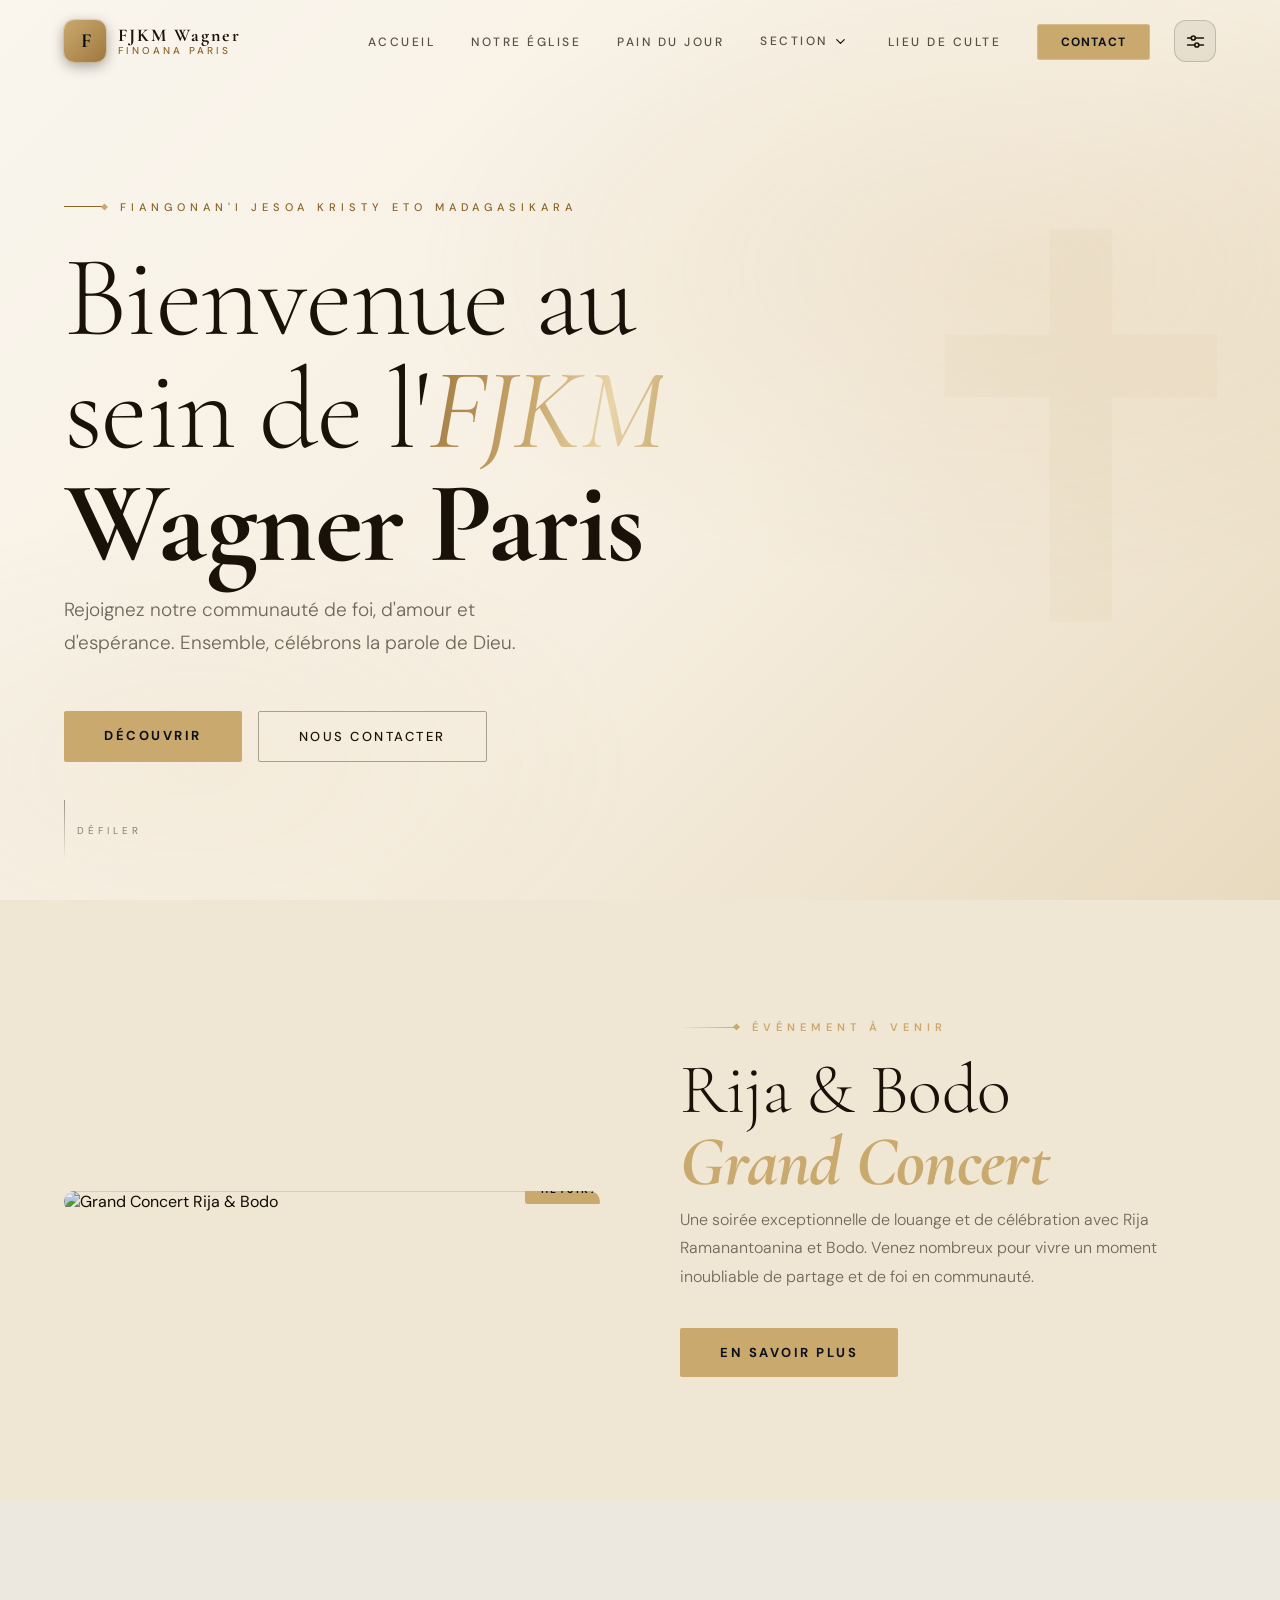
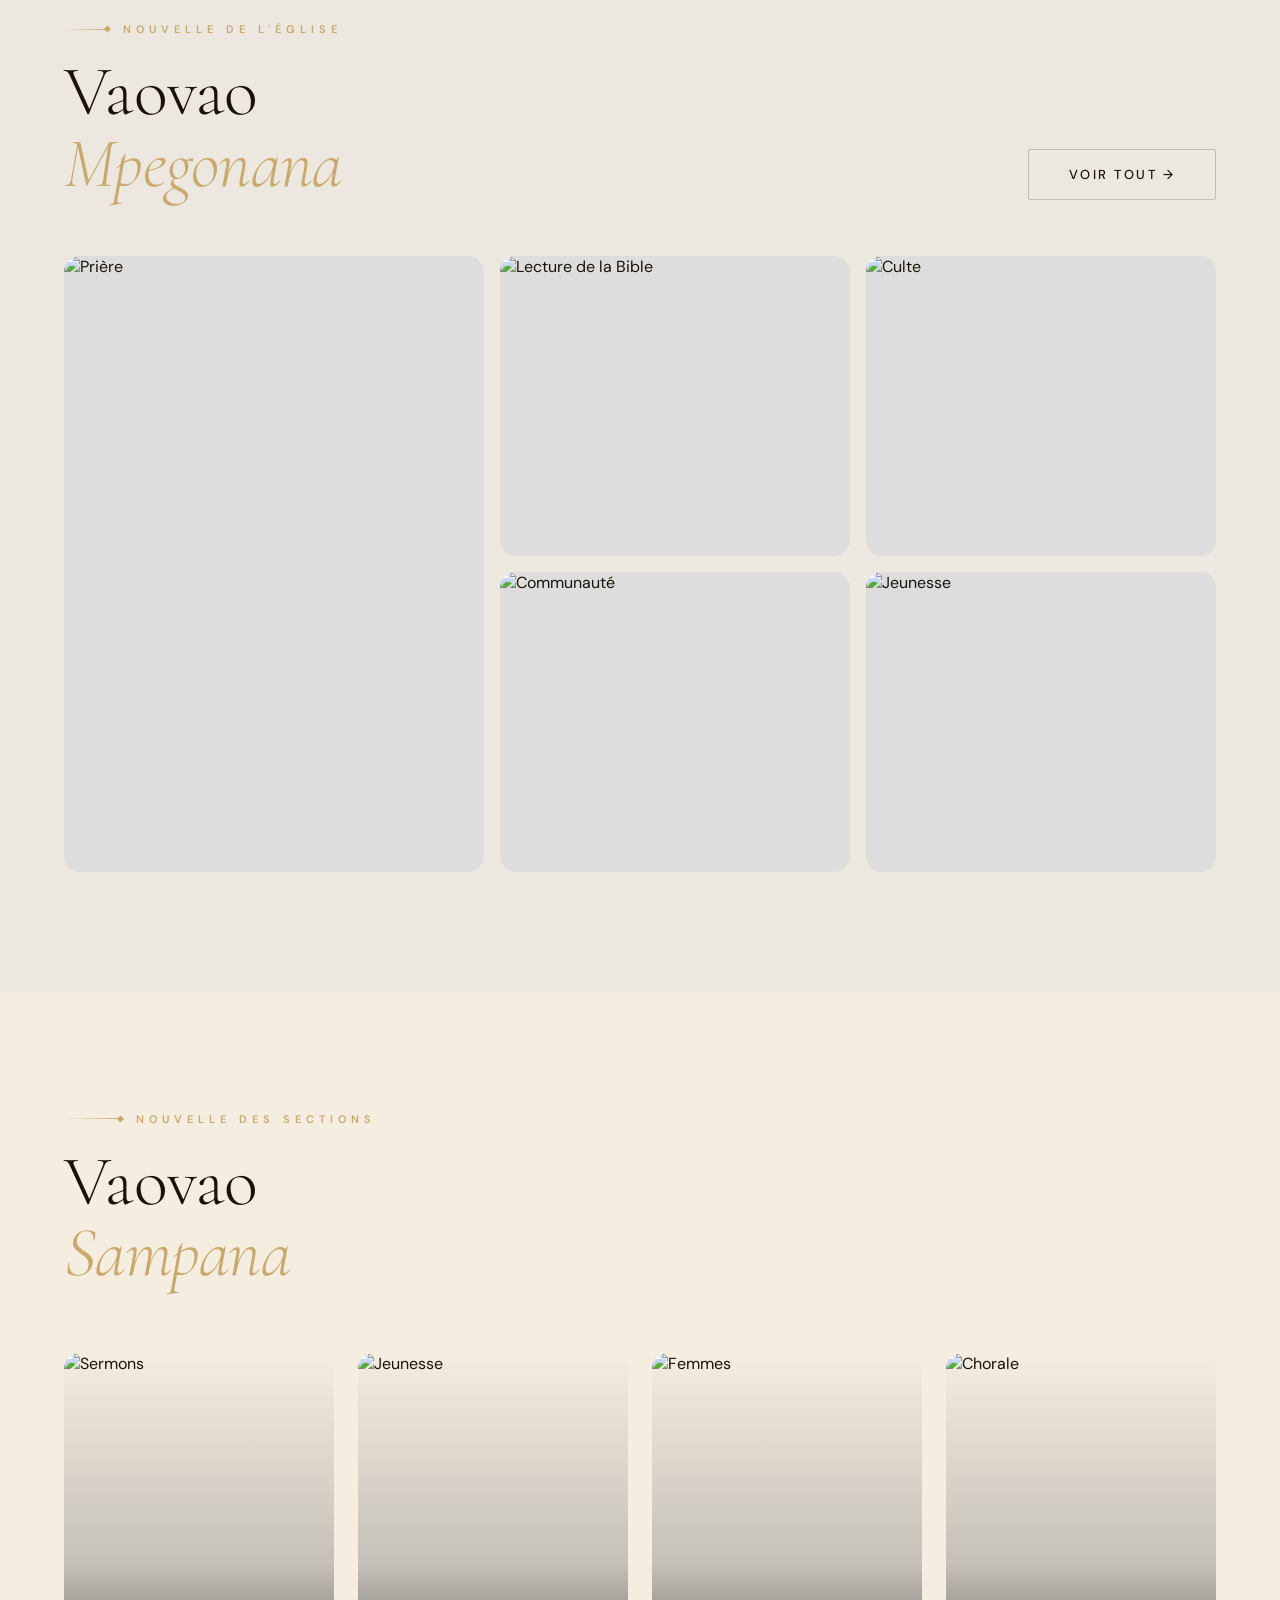
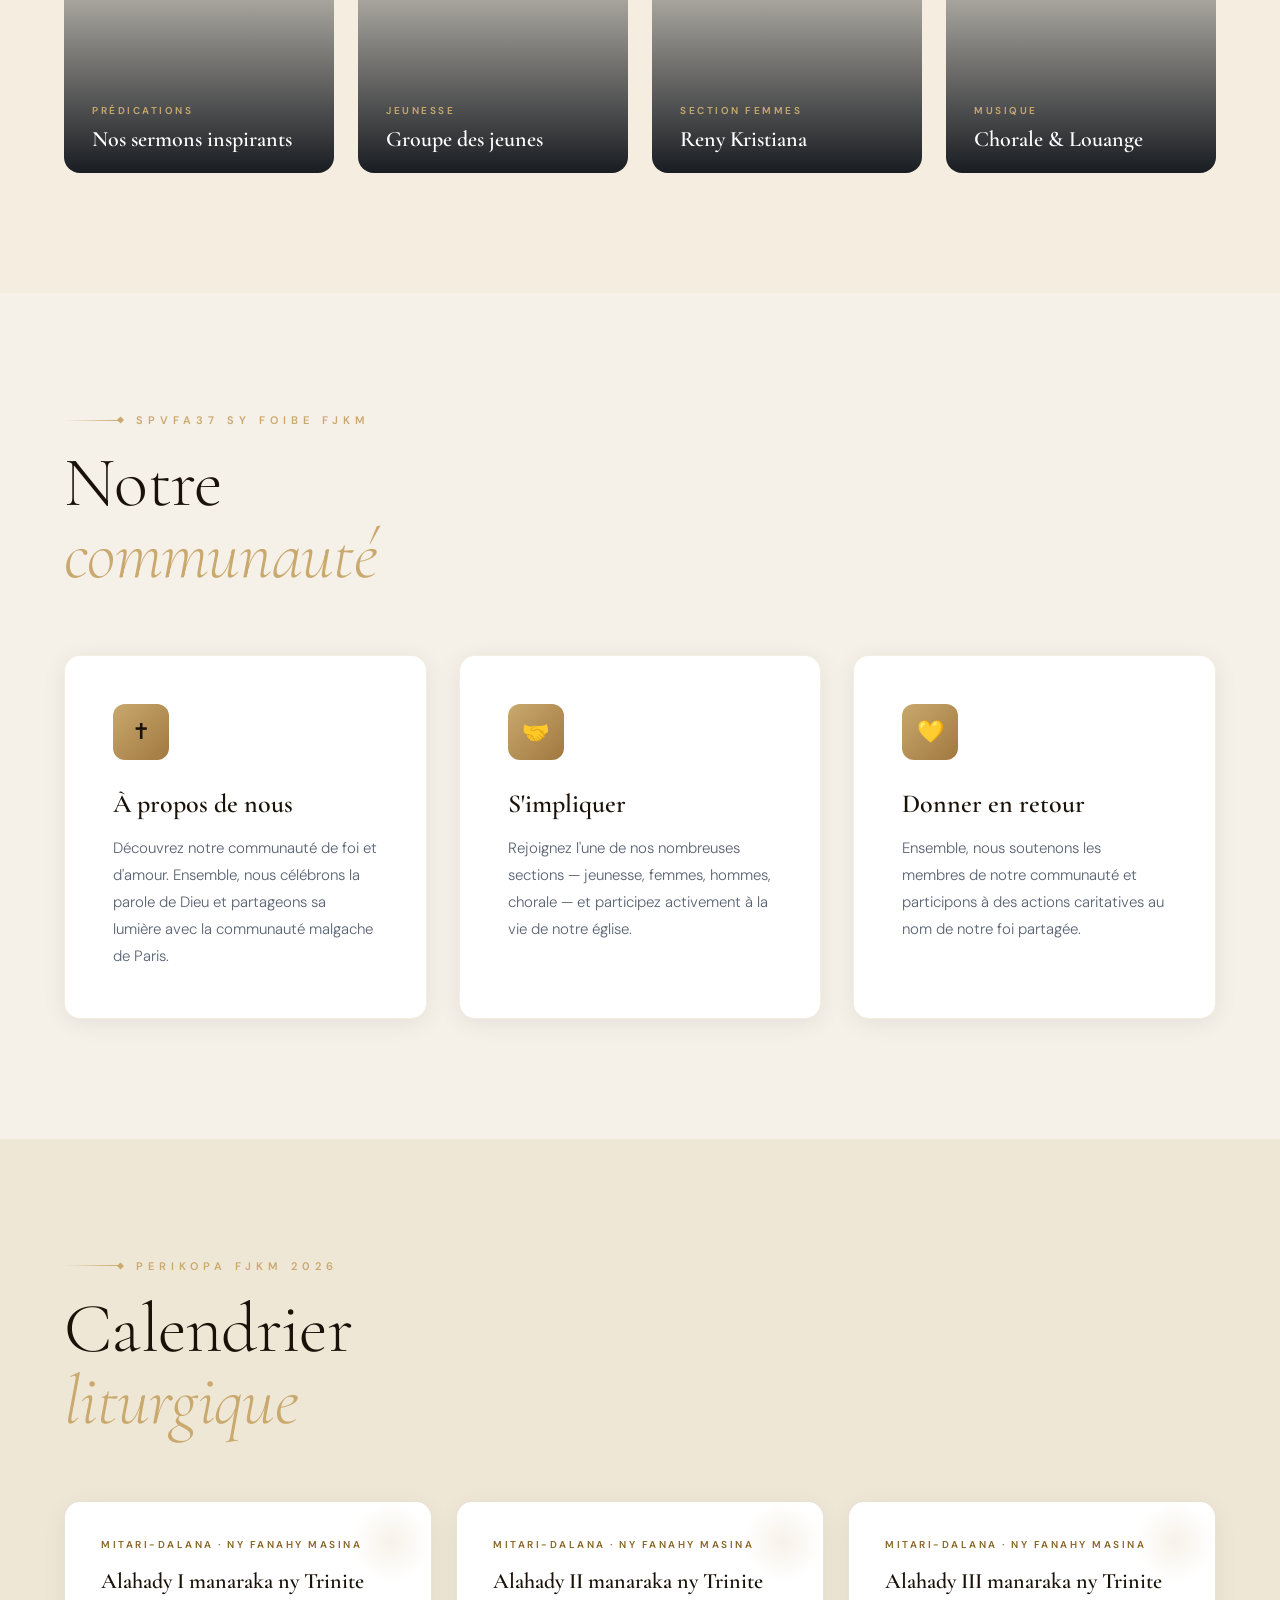
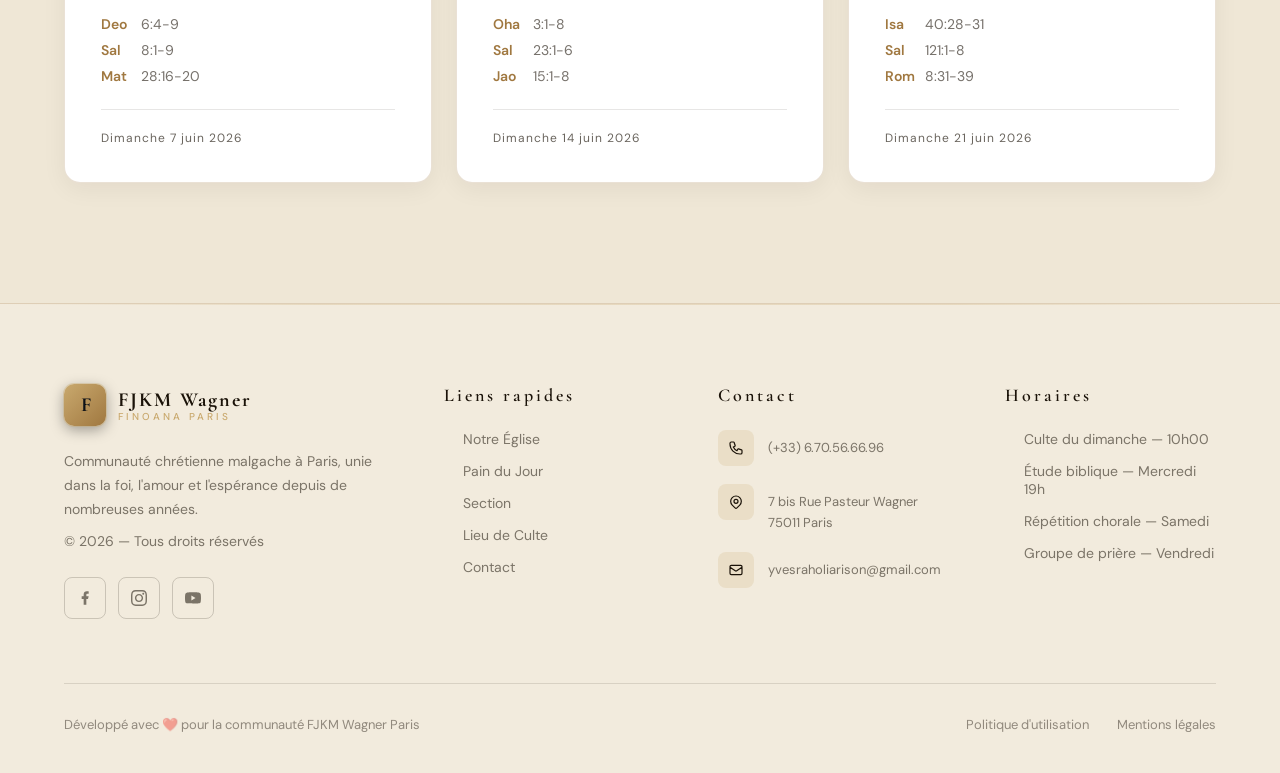
==== commit 38731150: "Extraire la nav et le footer dans un composant unique La nav et le pied de page etaient recopies dan" ====
--- a/index.html
+++ b/index.html
@@ -8,34 +8,15 @@
   <link rel="icon" href="data:image/svg+xml,%3Csvg xmlns='http://www.w3.org/2000/svg' viewBox='0 0 64 64'%3E%3Crect width='64' height='64' rx='14' fill='%23C9A96E'/%3E%3Ctext x='32' y='45' font-family='Georgia,serif' font-size='38' font-weight='700' text-anchor='middle' fill='%230D1117'%3EF%3C/text%3E%3C/svg%3E" />
   <link rel="preconnect" href="https://fonts.googleapis.com" />
   <link href="https://fonts.googleapis.com/css2?family=Cormorant+Garamond:ital,wght@0,300;0,400;0,600;0,700;1,300;1,400&family=DM+Sans:wght@300;400;500;600;700&display=swap" rel="stylesheet" />
-  <link rel="stylesheet" href="assets/css/index.css?v=9" />
-  <link rel="stylesheet" href="assets/css/responsive.css?v=9" />
-  <link rel="stylesheet" href="assets/css/theme.css?v=9" />
-  <link rel="stylesheet" href="assets/css/mobile-nav.css?v=9" />
+  <link rel="stylesheet" href="assets/css/index.css?v=12" />
+  <link rel="stylesheet" href="assets/css/responsive.css?v=12" />
+  <link rel="stylesheet" href="assets/css/theme.css?v=12" />
+  <link rel="stylesheet" href="assets/css/mobile-nav.css?v=12" />
 </head>
 <body>
 
 <!-- NAV -->
-<nav id="navbar">
-  <a href="#" class="logo">
-    <div class="logo-mark">F</div>
-    <div class="logo-text">
-      <span>FJKM Wagner</span>
-      <span>Finoana Paris</span>
-    </div>
-  </a>
-  <ul class="nav-links">
-    <li><a href="#" data-fr="Accueil" data-en="Home" data-mg="Fandraisana">Accueil</a></li>
-    <li><a href="pages/notre-eglise.html" data-fr="Notre Église" data-en="Our Church" data-mg="Fiangonana">Notre Église</a></li>
-    <li><a href="#perikopa" data-fr="Pain du Jour" data-en="Daily Bread" data-mg="Mofo isan'andro">Pain du Jour</a></li>
-    <li><a href="pages/sections.html" data-fr="Section" data-en="Groups" data-mg="Sampana">Section</a></li>
-    <li><a href="pages/toerana.html" data-fr="Lieu de Culte" data-en="Worship Place" data-mg="Toerana Fivavahana">Lieu de Culte</a></li>
-    <li><a href="pages/contact.html" class="nav-cta" data-fr="Contact" data-en="Contact" data-mg="Fifandraisana">Contact</a></li>
-  </ul>
-  <button class="hamburger" id="hamburger" aria-label="Menu">
-    <span></span><span></span><span></span>
-  </button>
-</nav>
+<nav id="navbar"></nav>
 
 <!-- MOBILE MENU -->
 <div class="mobile-menu" id="mobileMenu">
@@ -297,71 +278,7 @@
 </section>
 
 <!-- FOOTER -->
-<footer id="footer">
-  <div class="footer-grid">
-    <div class="footer-brand">
-      <div class="logo" style="margin-bottom:24px">
-        <div class="logo-mark">F</div>
-        <div class="logo-text">
-          <span>FJKM Wagner</span>
-          <span>Finoana Paris</span>
-        </div>
-      </div>
-      <p><span data-fr="Communauté chrétienne malgache à Paris, unie dans la foi, l'amour et l'espérance depuis de nombreuses années." data-en="Malagasy Christian community in Paris, united in faith, love, and hope for many years." data-mg="Fiangonana kristiana Malagasy ao Paris, miray amin'ny finoana, fitiavana ary fanantenana nandritra ny taona maro.">Communauté chrétienne malgache à Paris, unie dans la foi, l'amour et l'espérance depuis de nombreuses années.</span></p>
-      <p style="margin-top:8px" data-fr="© 2026 — Tous droits réservés" data-en="© 2026 — All rights reserved" data-mg="© 2026 — Zo rehetra voatokana">© <span class="copyright-year">2026</span> — Tous droits réservés</p>
-      <div class="social-links" style="margin-top:24px">
-        <a href="https://www.facebook.com/fjkmwagnerparis" class="social-link" aria-label="Facebook" target="_blank" rel="noopener noreferrer">
-          <svg width="16" height="16" fill="currentColor" viewBox="0 0 24 24"><path d="M14 13.5H16.5L17.5 9.5H14V7.5C14 6.47 14 5.5 16 5.5H17.5V2.14C17.174 2.097 15.943 2 14.643 2C11.928 2 10 3.657 10 6.7V9.5H7V13.5H10V22H14V13.5Z"/></svg>
-        </a>
-        <a href="https://www.instagram.com/fjkmwagnerparis" class="social-link" aria-label="Instagram" target="_blank" rel="noopener noreferrer">
-          <svg width="16" height="16" fill="currentColor" viewBox="0 0 24 24"><path d="M12 2.163c3.204 0 3.584.012 4.85.07 3.252.148 4.771 1.691 4.919 4.919.058 1.265.069 1.645.069 4.849 0 3.205-.012 3.584-.069 4.849-.149 3.225-1.664 4.771-4.919 4.919-1.266.058-1.644.07-4.85.07-3.204 0-3.584-.012-4.849-.07-3.26-.149-4.771-1.699-4.919-4.92-.058-1.265-.07-1.644-.07-4.849 0-3.204.013-3.583.07-4.849.149-3.227 1.664-4.771 4.919-4.919 1.266-.057 1.645-.069 4.849-.069zm0-2.163c-3.259 0-3.667.014-4.947.072-4.358.2-6.78 2.618-6.98 6.98-.059 1.281-.073 1.689-.073 4.948 0 3.259.014 3.668.072 4.948.2 4.358 2.618 6.78 6.98 6.98 1.281.058 1.689.072 4.948.072 3.259 0 3.668-.014 4.948-.072 4.354-.2 6.782-2.618 6.979-6.98.059-1.28.073-1.689.073-4.948 0-3.259-.014-3.667-.072-4.947-.196-4.354-2.617-6.78-6.979-6.98-1.281-.059-1.69-.073-4.949-.073zm0 5.838c-3.403 0-6.162 2.759-6.162 6.162s2.759 6.163 6.162 6.163 6.162-2.759 6.162-6.163c0-3.403-2.759-6.162-6.162-6.162zm0 10.162c-2.209 0-4-1.79-4-4 0-2.209 1.791-4 4-4s4 1.791 4 4c0 2.21-1.791 4-4 4zm6.406-11.845c-.796 0-1.441.645-1.441 1.44s.645 1.44 1.441 1.44c.795 0 1.439-.645 1.439-1.44s-.644-1.44-1.439-1.44z"/></svg>
-        </a>
-        <a href="https://www.youtube.com/@fjkmwagnerparis" class="social-link" aria-label="YouTube" target="_blank" rel="noopener noreferrer">
-          <svg width="16" height="16" fill="currentColor" viewBox="0 0 24 24"><path d="M23.498 6.186a3.016 3.016 0 0 0-2.122-2.136C19.505 3.545 12 3.545 12 3.545s-7.505 0-9.377.505A3.017 3.017 0 0 0 .502 6.186C0 8.07 0 12 0 12s0 3.93.502 5.814a3.016 3.016 0 0 0 2.122 2.136c1.871.505 9.376.505 9.376.505s7.505 0 9.377-.505a3.015 3.015 0 0 0 2.122-2.136C24 15.93 24 12 24 12s0-3.93-.502-5.814zM9.545 15.568V8.432L15.818 12l-6.273 3.568z"/></svg>
-        </a>
-      </div>
-    </div>
-    <div>
-      <div class="footer-heading" data-fr="Liens rapides" data-en="Quick Links" data-mg="Rohy haingana">Liens rapides</div>
-      <ul class="footer-links">
-        <li><a href="#gallery" data-fr="Notre Église" data-en="Our Church" data-mg="Fiangonana">Notre Église</a></li>
-        <li><a href="pages/sections.html" data-fr="Sections" data-en="Groups" data-mg="Sampana">Sections</a></li>
-        <li><a href="#perikopa" data-fr="Pain du Jour" data-en="Daily Bread" data-mg="Mofo isan'andro">Pain du Jour</a></li>
-        <li><a href="pages/toerana.html" data-fr="Lieu de Culte" data-en="Worship Place" data-mg="Toerana Fivavahana">Lieu de Culte</a></li>
-        <li><a href="pages/contact.html" data-fr="Contact" data-en="Contact" data-mg="Fifandraisana">Contact</a></li>
-      </ul>
-    </div>
-    <div>
-      <div class="footer-heading" data-fr="Contact" data-en="Contact" data-mg="Fifandraisana">Contact</div>
-      <div class="footer-contact-item">
-        <div class="footer-contact-icon"><svg width="16" height="16" viewBox="0 0 24 24" fill="none" stroke="currentColor" stroke-width="1.8" stroke-linecap="round" stroke-linejoin="round"><path d="M22 16.92v3a2 2 0 0 1-2.18 2 19.79 19.79 0 0 1-8.63-3.07A19.5 19.5 0 0 1 4.69 13a19.79 19.79 0 0 1-3.07-8.67A2 2 0 0 1 3.6 2h3a2 2 0 0 1 2 1.72c.127.96.361 1.903.7 2.81a2 2 0 0 1-.45 2.11L7.91 9.91a16 16 0 0 0 6.06 6.06l1.27-1.27a2 2 0 0 1 2.11-.45c.907.339 1.85.573 2.81.7A2 2 0 0 1 22 16.92z"/></svg></div>
-        <div class="footer-contact-text">(+33) 6.70.56.66.96</div>
-      </div>
-      <div class="footer-contact-item">
-        <div class="footer-contact-icon"><svg width="16" height="16" viewBox="0 0 24 24" fill="none" stroke="currentColor" stroke-width="1.8" stroke-linecap="round" stroke-linejoin="round"><path d="M21 10c0 7-9 13-9 13s-9-6-9-13a9 9 0 0 1 18 0z"/><circle cx="12" cy="10" r="3"/></svg></div>
-        <div class="footer-contact-text">7 bis Rue Pasteur Wagner<br>75011 Paris</div>
-      </div>
-      <div class="footer-contact-item">
-        <div class="footer-contact-icon"><svg width="16" height="16" viewBox="0 0 24 24" fill="none" stroke="currentColor" stroke-width="1.8" stroke-linecap="round" stroke-linejoin="round"><rect x="2" y="4" width="20" height="16" rx="2"/><path d="m22 7-10 7L2 7"/></svg></div>
-        <div class="footer-contact-text">yvesraholiarison@gmail.com</div>
-      </div>
-    </div>
-    <div>
-      <div class="footer-heading" data-fr="Horaires" data-en="Schedule" data-mg="Fotoana">Horaires</div>
-      <ul class="footer-links">
-        <li><a href="#" data-fr="Culte du dimanche — 16h00" data-en="Sunday service — 16:00 AM" data-mg="Fanompoam-pivavahana Alahady — 4ora hariva">Culte du dimanche — 16h00</a></li>
-        <li><a href="#" data-fr="Culte 1er du dimanche du mois — Dimanche 8h30" data-en="First Sunday service of the month — Sunday 8:30 AM" data-mg="Fanompoam-pivavahana Alahady vaolohany volona 8ora ">Culte 1er du dimanche du mois — Dimanche 8h30</a></li>
-      </ul>
-    </div>
-  </div>
-  <div class="footer-bottom">
-    <p data-fr="Développé avec Litoni pour la communauté FJKM Wagner Paris" data-en="Made with ❤️ for the FJKM Wagner Paris community" data-mg="Natao tamin'ny ❤️ ho an'ny Fiangonana FJKM Wagner Paris">Développé avec ❤️ pour la communauté FJKM Wagner Paris</p>
-    <div class="footer-bottom-links">
-      <a href="pages/politique-utilisation.html" data-fr="Politique d'utilisation" data-en="Terms of Use" data-mg="Fitsipika fampiasana">Politique d'utilisation</a>
-      <a href="pages/mentions-legales.html" data-fr="Mentions légales" data-en="Legal Notice" data-mg="Filazana ara-dalàna">Mentions légales</a>
-    </div>
-  </div>
-</footer>
+<footer id="footer"></footer>
 
 <!-- BACK TO TOP -->
 <button id="backtotop" onclick="window.scrollTo({top:0,behavior:'smooth'})" aria-label="Retour en haut">
@@ -407,10 +324,8 @@
   </div>
 
 </div>
-    <script src="https://cdn.jsdelivr.net/npm/@supabase/supabase-js@2"></script>
-<script src="assets/js/supabase-config.js?v=9"></script>
-  <script src="assets/js/photos.js?v=9"></script>
-  <script src="assets/js/chrome.js?v=9"></script>
-<script src="assets/js/mobile-nav.js?v=9"></script>
+  <script src="assets/js/components.js?v=12"></script>
+  <script src="assets/js/chrome.js?v=12"></script>
+<script src="assets/js/mobile-nav.js?v=12"></script>
 </body>
 </html>
--- a/assets/css/index.css
+++ b/assets/css/index.css
@@ -3,7 +3,7 @@
    Styles — index.html
    ========================================= */
 
-@import url('variables.css?v=9');
+@import url('variables.css?v=12');
 
 /* ── Variables page-spécifiques ── */
 :root {
--- a/assets/css/mobile-nav.css
+++ b/assets/css/mobile-nav.css
@@ -1,4 +1,4 @@
-@import url('variables.css?v=9');
+@import url('variables.css?v=12');
 
 /* ═══════════════════════════════════════════════════
    BARRE DE NAVIGATION MOBILE — pastille flottante
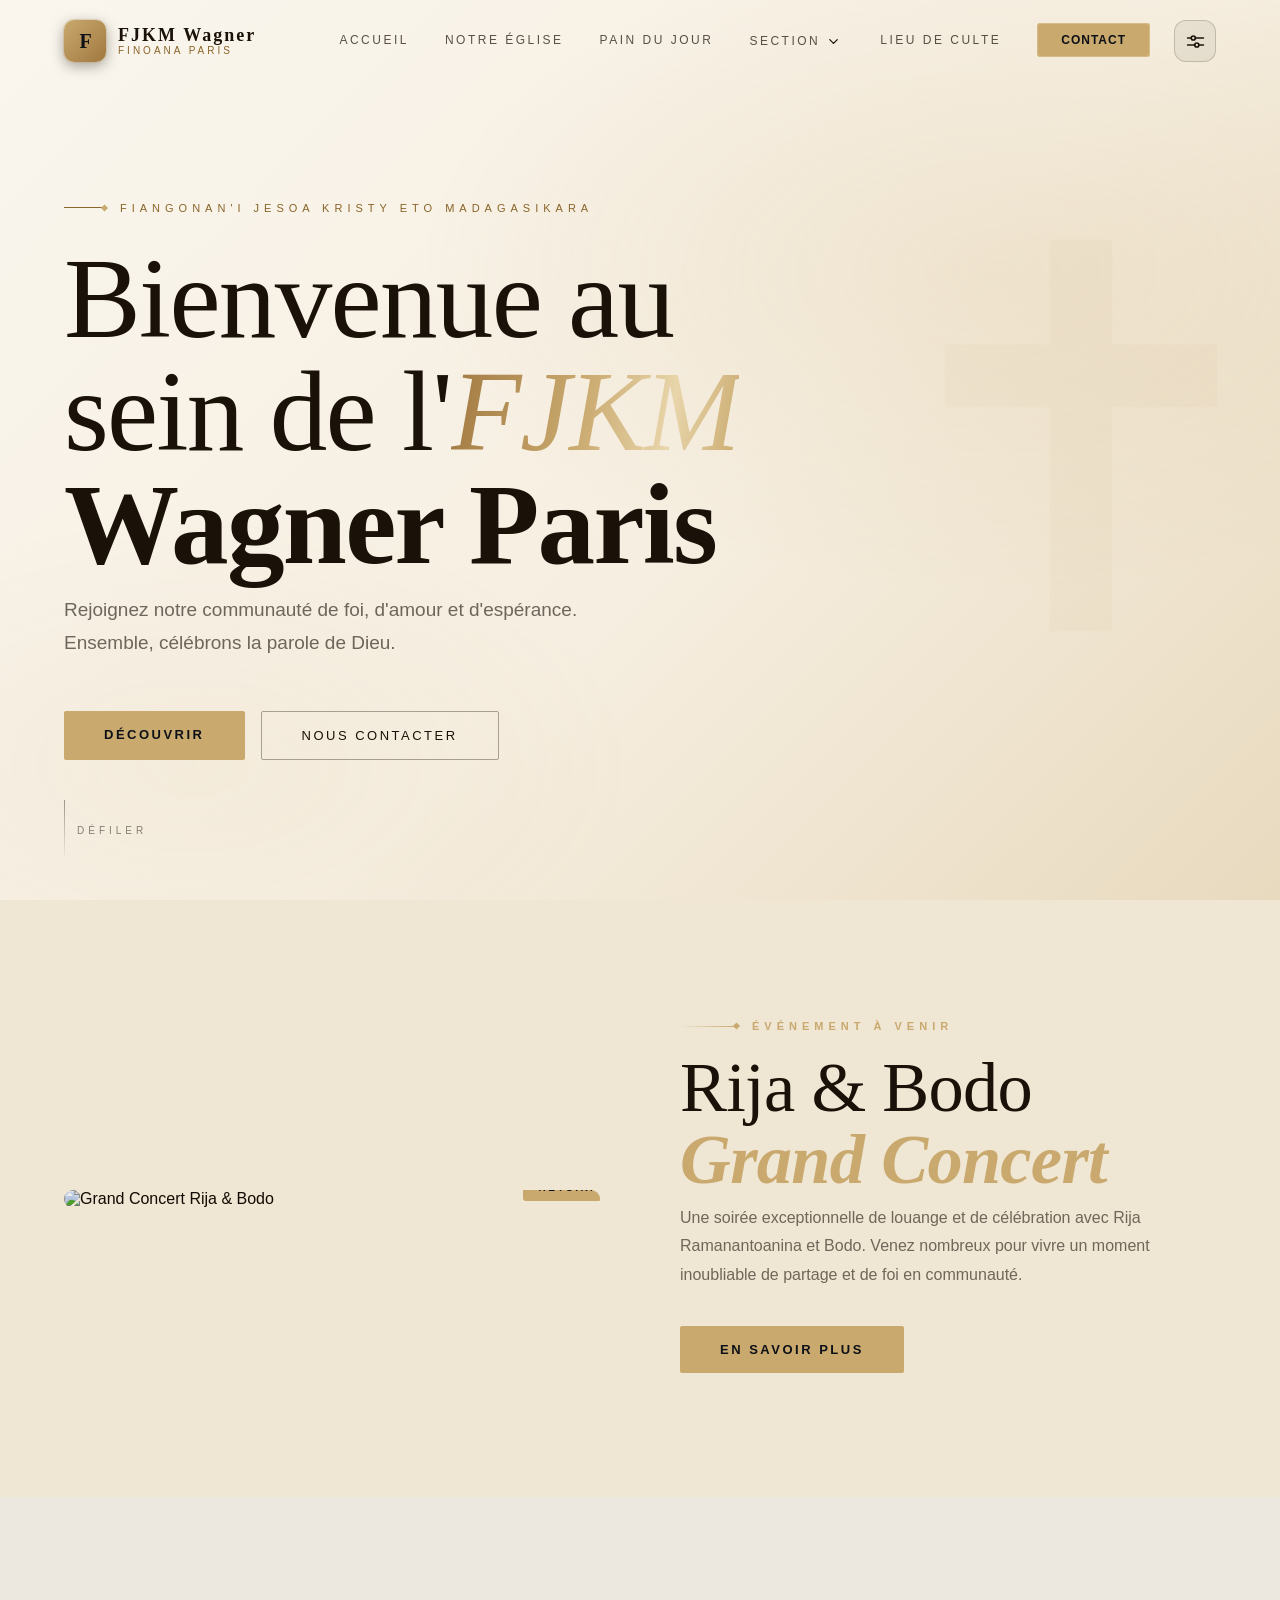
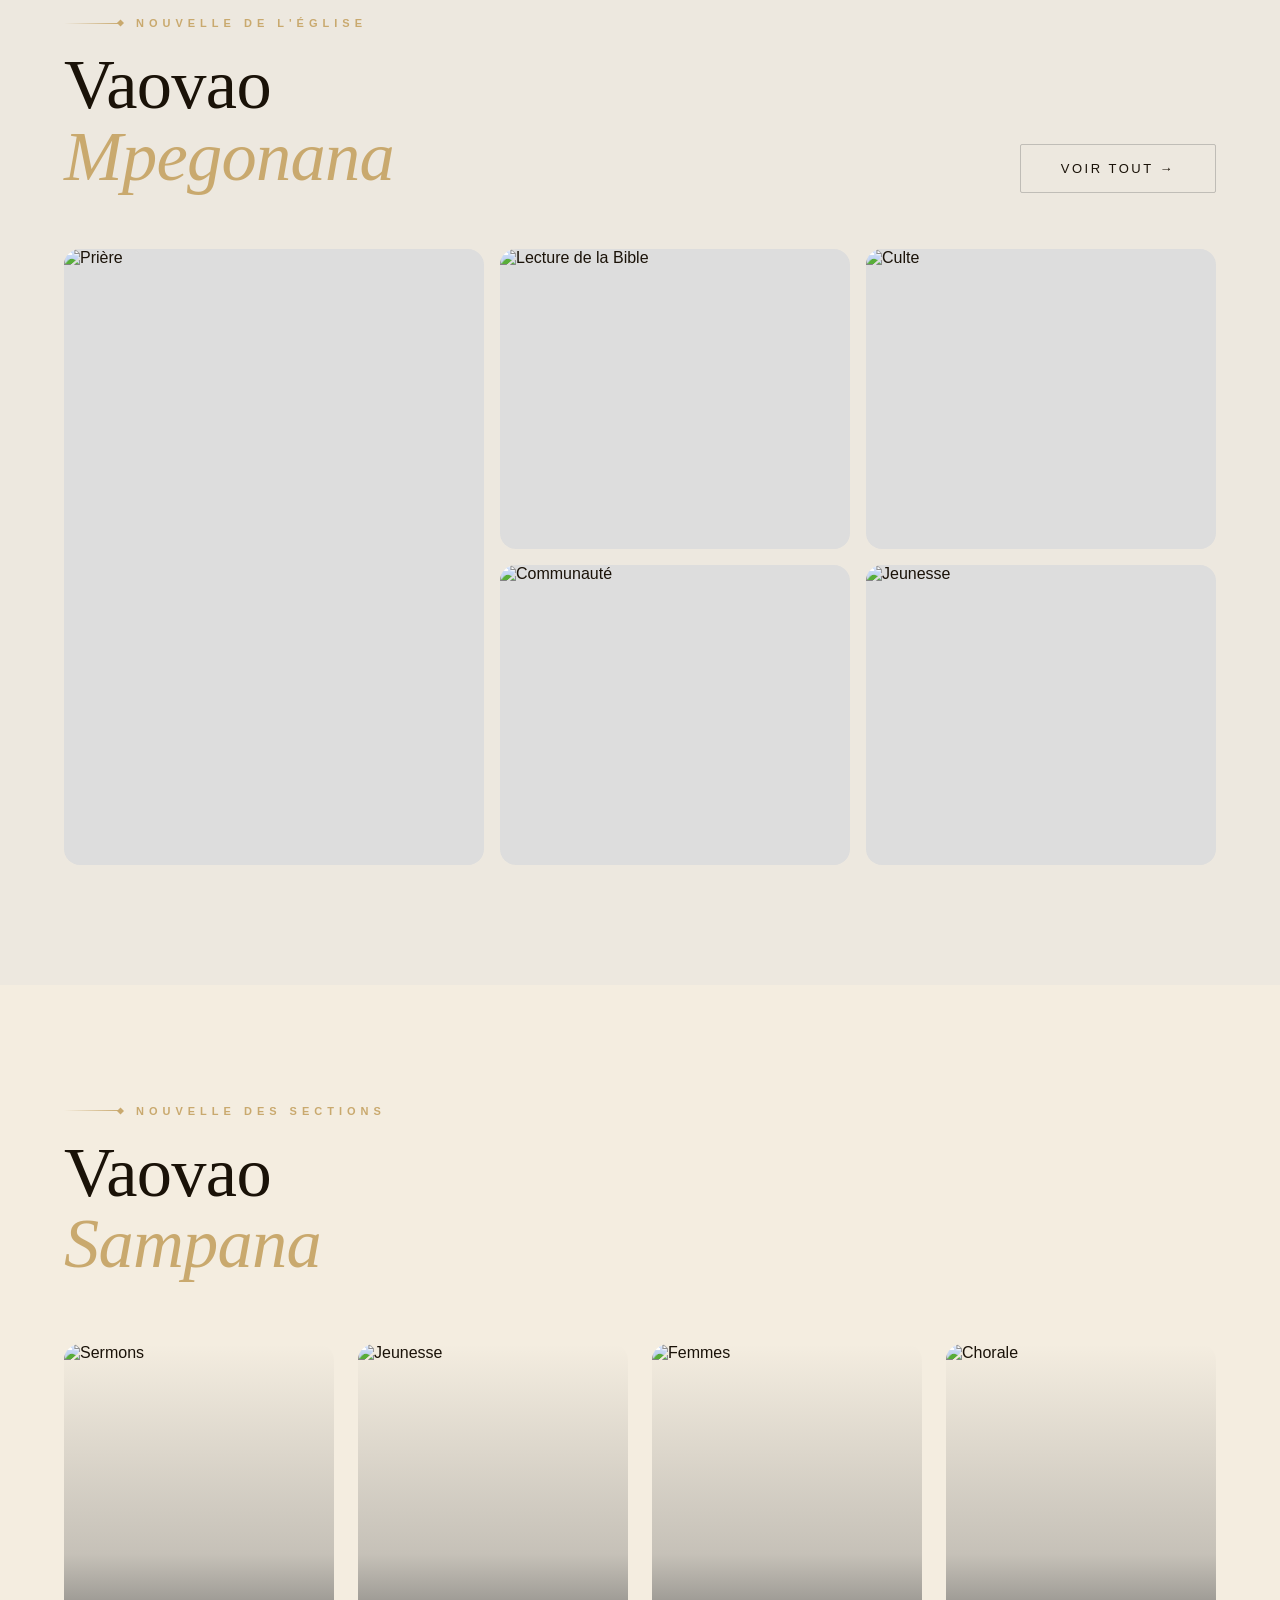
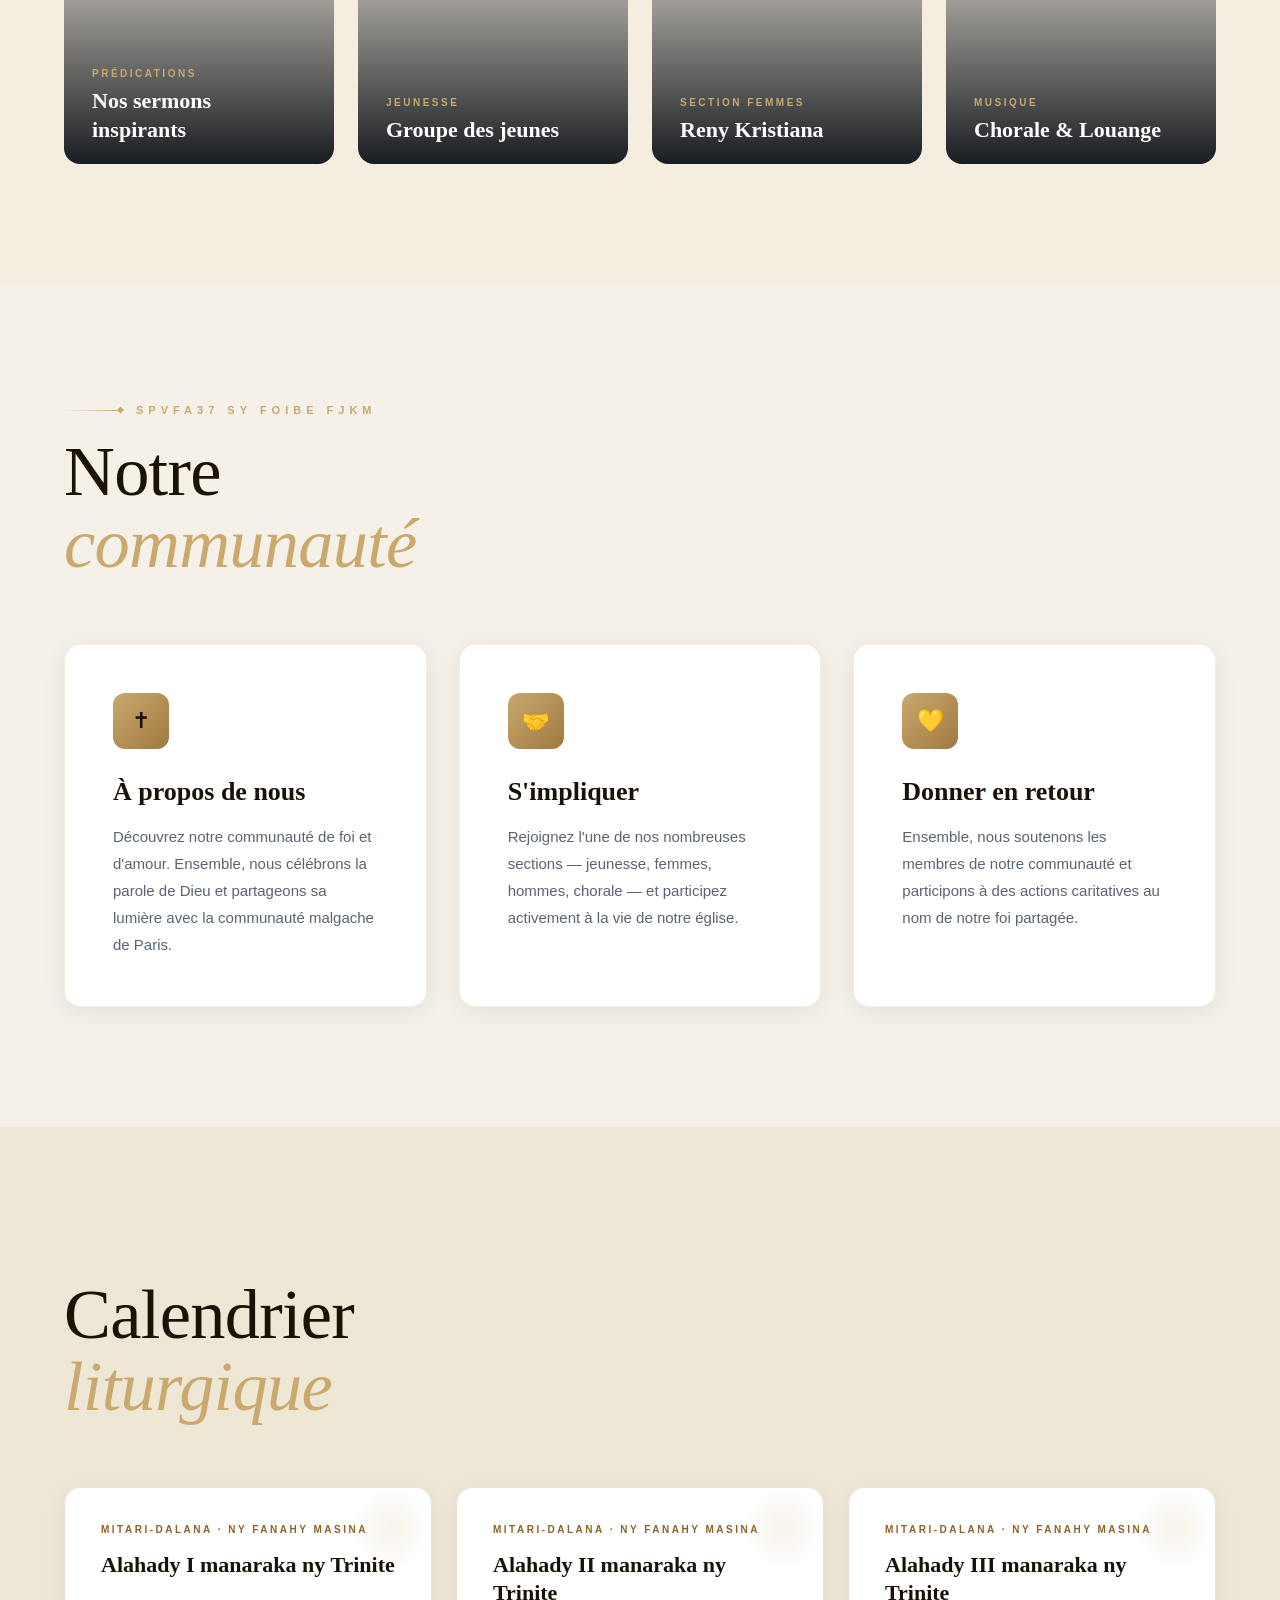
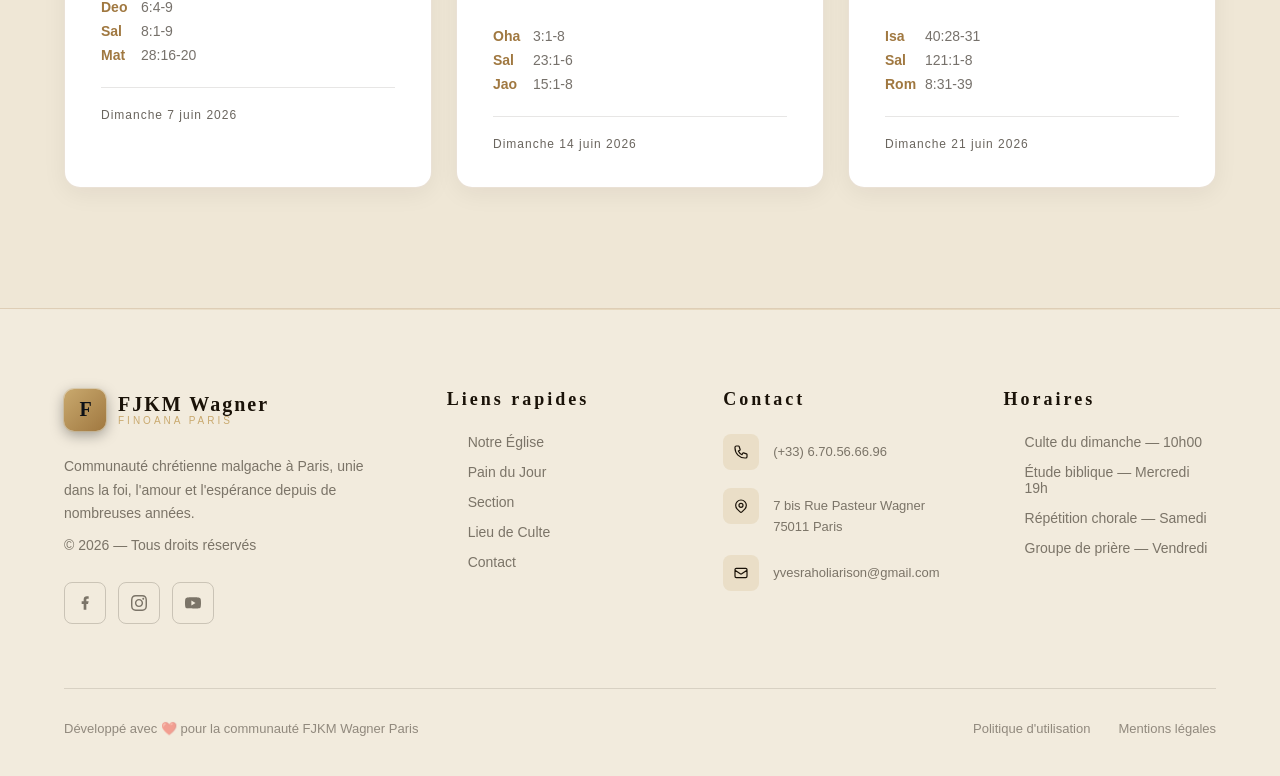
==== commit 5b3d6356: "Auto-heberger les polices Cormorant Garamond et DM Sans passent du CDN Google a assets/fonts/ : 24 f" ====
--- a/index.html
+++ b/index.html
@@ -6,12 +6,11 @@
   <meta name="description" content="Site officiel de l'église FJKM Wagner Paris. Communauté chrétienne malgache à Paris." />
   <title>FJKM Wagner – Finoana Paris</title>
   <link rel="icon" href="data:image/svg+xml,%3Csvg xmlns='http://www.w3.org/2000/svg' viewBox='0 0 64 64'%3E%3Crect width='64' height='64' rx='14' fill='%23C9A96E'/%3E%3Ctext x='32' y='45' font-family='Georgia,serif' font-size='38' font-weight='700' text-anchor='middle' fill='%230D1117'%3EF%3C/text%3E%3C/svg%3E" />
-  <link rel="preconnect" href="https://fonts.googleapis.com" />
-  <link href="https://fonts.googleapis.com/css2?family=Cormorant+Garamond:ital,wght@0,300;0,400;0,600;0,700;1,300;1,400&family=DM+Sans:wght@300;400;500;600;700&display=swap" rel="stylesheet" />
-  <link rel="stylesheet" href="assets/css/index.css?v=12" />
-  <link rel="stylesheet" href="assets/css/responsive.css?v=12" />
-  <link rel="stylesheet" href="assets/css/theme.css?v=12" />
-  <link rel="stylesheet" href="assets/css/mobile-nav.css?v=12" />
+  <link rel="stylesheet" href="assets/css/fonts.css?v=13" />
+  <link rel="stylesheet" href="assets/css/index.css?v=13" />
+  <link rel="stylesheet" href="assets/css/responsive.css?v=13" />
+  <link rel="stylesheet" href="assets/css/theme.css?v=13" />
+  <link rel="stylesheet" href="assets/css/mobile-nav.css?v=13" />
 </head>
 <body>
 
@@ -324,8 +323,8 @@
   </div>
 
 </div>
-  <script src="assets/js/components.js?v=12"></script>
-  <script src="assets/js/chrome.js?v=12"></script>
-<script src="assets/js/mobile-nav.js?v=12"></script>
+  <script src="assets/js/components.js?v=13"></script>
+  <script src="assets/js/chrome.js?v=13"></script>
+<script src="assets/js/mobile-nav.js?v=13"></script>
 </body>
 </html>
--- a/assets/css/fonts.css
+++ b/assets/css/fonts.css
@@ -0,0 +1,226 @@
+/* =========================================
+   FJKM Wagner - Polices auto-hebergees
+   =========================================
+   Genere depuis Google Fonts, sous-ensembles latin et
+   latin-ext uniquement (francais + malgache).
+
+   Auto-heberger evite un aller-retour vers Google au
+   chargement, et empeche que les adresses IP des visiteurs
+   partent chez un tiers - un point que la CNIL regarde.
+   ========================================= */
+
+@font-face {
+  font-family: 'Cormorant Garamond';
+  font-style: italic;
+  font-weight: 300;
+  font-display: swap;
+  src: url('../fonts/cormorant-garamond-300-italic-latin-ext.woff2') format('woff2');
+  unicode-range: U+0100-02BA, U+02BD-02C5, U+02C7-02CC, U+02CE-02D7, U+02DD-02FF, U+0304, U+0308, U+0329, U+1D00-1DBF, U+1E00-1E9F, U+1EF2-1EFF, U+2020, U+20A0-20AB, U+20AD-20C0, U+2113, U+2C60-2C7F, U+A720-A7FF;
+}
+
+@font-face {
+  font-family: 'Cormorant Garamond';
+  font-style: italic;
+  font-weight: 300;
+  font-display: swap;
+  src: url('../fonts/cormorant-garamond-300-italic-latin.woff2') format('woff2');
+  unicode-range: U+0000-00FF, U+0131, U+0152-0153, U+02BB-02BC, U+02C6, U+02DA, U+02DC, U+0304, U+0308, U+0329, U+2000-206F, U+20AC, U+2122, U+2191, U+2193, U+2212, U+2215, U+FEFF, U+FFFD;
+}
+
+@font-face {
+  font-family: 'Cormorant Garamond';
+  font-style: italic;
+  font-weight: 400;
+  font-display: swap;
+  src: url('../fonts/cormorant-garamond-400-italic-latin-ext.woff2') format('woff2');
+  unicode-range: U+0100-02BA, U+02BD-02C5, U+02C7-02CC, U+02CE-02D7, U+02DD-02FF, U+0304, U+0308, U+0329, U+1D00-1DBF, U+1E00-1E9F, U+1EF2-1EFF, U+2020, U+20A0-20AB, U+20AD-20C0, U+2113, U+2C60-2C7F, U+A720-A7FF;
+}
+
+@font-face {
+  font-family: 'Cormorant Garamond';
+  font-style: italic;
+  font-weight: 400;
+  font-display: swap;
+  src: url('../fonts/cormorant-garamond-400-italic-latin.woff2') format('woff2');
+  unicode-range: U+0000-00FF, U+0131, U+0152-0153, U+02BB-02BC, U+02C6, U+02DA, U+02DC, U+0304, U+0308, U+0329, U+2000-206F, U+20AC, U+2122, U+2191, U+2193, U+2212, U+2215, U+FEFF, U+FFFD;
+}
+
+@font-face {
+  font-family: 'Cormorant Garamond';
+  font-style: italic;
+  font-weight: 600;
+  font-display: swap;
+  src: url('../fonts/cormorant-garamond-600-italic-latin-ext.woff2') format('woff2');
+  unicode-range: U+0100-02BA, U+02BD-02C5, U+02C7-02CC, U+02CE-02D7, U+02DD-02FF, U+0304, U+0308, U+0329, U+1D00-1DBF, U+1E00-1E9F, U+1EF2-1EFF, U+2020, U+20A0-20AB, U+20AD-20C0, U+2113, U+2C60-2C7F, U+A720-A7FF;
+}
+
+@font-face {
+  font-family: 'Cormorant Garamond';
+  font-style: italic;
+  font-weight: 600;
+  font-display: swap;
+  src: url('../fonts/cormorant-garamond-600-italic-latin.woff2') format('woff2');
+  unicode-range: U+0000-00FF, U+0131, U+0152-0153, U+02BB-02BC, U+02C6, U+02DA, U+02DC, U+0304, U+0308, U+0329, U+2000-206F, U+20AC, U+2122, U+2191, U+2193, U+2212, U+2215, U+FEFF, U+FFFD;
+}
+
+@font-face {
+  font-family: 'Cormorant Garamond';
+  font-style: normal;
+  font-weight: 300;
+  font-display: swap;
+  src: url('../fonts/cormorant-garamond-300-latin-ext.woff2') format('woff2');
+  unicode-range: U+0100-02BA, U+02BD-02C5, U+02C7-02CC, U+02CE-02D7, U+02DD-02FF, U+0304, U+0308, U+0329, U+1D00-1DBF, U+1E00-1E9F, U+1EF2-1EFF, U+2020, U+20A0-20AB, U+20AD-20C0, U+2113, U+2C60-2C7F, U+A720-A7FF;
+}
+
+@font-face {
+  font-family: 'Cormorant Garamond';
+  font-style: normal;
+  font-weight: 300;
+  font-display: swap;
+  src: url('../fonts/cormorant-garamond-300-latin.woff2') format('woff2');
+  unicode-range: U+0000-00FF, U+0131, U+0152-0153, U+02BB-02BC, U+02C6, U+02DA, U+02DC, U+0304, U+0308, U+0329, U+2000-206F, U+20AC, U+2122, U+2191, U+2193, U+2212, U+2215, U+FEFF, U+FFFD;
+}
+
+@font-face {
+  font-family: 'Cormorant Garamond';
+  font-style: normal;
+  font-weight: 400;
+  font-display: swap;
+  src: url('../fonts/cormorant-garamond-400-latin-ext.woff2') format('woff2');
+  unicode-range: U+0100-02BA, U+02BD-02C5, U+02C7-02CC, U+02CE-02D7, U+02DD-02FF, U+0304, U+0308, U+0329, U+1D00-1DBF, U+1E00-1E9F, U+1EF2-1EFF, U+2020, U+20A0-20AB, U+20AD-20C0, U+2113, U+2C60-2C7F, U+A720-A7FF;
+}
+
+@font-face {
+  font-family: 'Cormorant Garamond';
+  font-style: normal;
+  font-weight: 400;
+  font-display: swap;
+  src: url('../fonts/cormorant-garamond-400-latin.woff2') format('woff2');
+  unicode-range: U+0000-00FF, U+0131, U+0152-0153, U+02BB-02BC, U+02C6, U+02DA, U+02DC, U+0304, U+0308, U+0329, U+2000-206F, U+20AC, U+2122, U+2191, U+2193, U+2212, U+2215, U+FEFF, U+FFFD;
+}
+
+@font-face {
+  font-family: 'Cormorant Garamond';
+  font-style: normal;
+  font-weight: 600;
+  font-display: swap;
+  src: url('../fonts/cormorant-garamond-600-latin-ext.woff2') format('woff2');
+  unicode-range: U+0100-02BA, U+02BD-02C5, U+02C7-02CC, U+02CE-02D7, U+02DD-02FF, U+0304, U+0308, U+0329, U+1D00-1DBF, U+1E00-1E9F, U+1EF2-1EFF, U+2020, U+20A0-20AB, U+20AD-20C0, U+2113, U+2C60-2C7F, U+A720-A7FF;
+}
+
+@font-face {
+  font-family: 'Cormorant Garamond';
+  font-style: normal;
+  font-weight: 600;
+  font-display: swap;
+  src: url('../fonts/cormorant-garamond-600-latin.woff2') format('woff2');
+  unicode-range: U+0000-00FF, U+0131, U+0152-0153, U+02BB-02BC, U+02C6, U+02DA, U+02DC, U+0304, U+0308, U+0329, U+2000-206F, U+20AC, U+2122, U+2191, U+2193, U+2212, U+2215, U+FEFF, U+FFFD;
+}
+
+@font-face {
+  font-family: 'Cormorant Garamond';
+  font-style: normal;
+  font-weight: 700;
+  font-display: swap;
+  src: url('../fonts/cormorant-garamond-700-latin-ext.woff2') format('woff2');
+  unicode-range: U+0100-02BA, U+02BD-02C5, U+02C7-02CC, U+02CE-02D7, U+02DD-02FF, U+0304, U+0308, U+0329, U+1D00-1DBF, U+1E00-1E9F, U+1EF2-1EFF, U+2020, U+20A0-20AB, U+20AD-20C0, U+2113, U+2C60-2C7F, U+A720-A7FF;
+}
+
+@font-face {
+  font-family: 'Cormorant Garamond';
+  font-style: normal;
+  font-weight: 700;
+  font-display: swap;
+  src: url('../fonts/cormorant-garamond-700-latin.woff2') format('woff2');
+  unicode-range: U+0000-00FF, U+0131, U+0152-0153, U+02BB-02BC, U+02C6, U+02DA, U+02DC, U+0304, U+0308, U+0329, U+2000-206F, U+20AC, U+2122, U+2191, U+2193, U+2212, U+2215, U+FEFF, U+FFFD;
+}
+
+@font-face {
+  font-family: 'DM Sans';
+  font-style: normal;
+  font-weight: 300;
+  font-display: swap;
+  src: url('../fonts/dm-sans-300-latin-ext.woff2') format('woff2');
+  unicode-range: U+0100-02BA, U+02BD-02C5, U+02C7-02CC, U+02CE-02D7, U+02DD-02FF, U+0304, U+0308, U+0329, U+1D00-1DBF, U+1E00-1E9F, U+1EF2-1EFF, U+2020, U+20A0-20AB, U+20AD-20C0, U+2113, U+2C60-2C7F, U+A720-A7FF;
+}
+
+@font-face {
+  font-family: 'DM Sans';
+  font-style: normal;
+  font-weight: 300;
+  font-display: swap;
+  src: url('../fonts/dm-sans-300-latin.woff2') format('woff2');
+  unicode-range: U+0000-00FF, U+0131, U+0152-0153, U+02BB-02BC, U+02C6, U+02DA, U+02DC, U+0304, U+0308, U+0329, U+2000-206F, U+20AC, U+2122, U+2191, U+2193, U+2212, U+2215, U+FEFF, U+FFFD;
+}
+
+@font-face {
+  font-family: 'DM Sans';
+  font-style: normal;
+  font-weight: 400;
+  font-display: swap;
+  src: url('../fonts/dm-sans-400-latin-ext.woff2') format('woff2');
+  unicode-range: U+0100-02BA, U+02BD-02C5, U+02C7-02CC, U+02CE-02D7, U+02DD-02FF, U+0304, U+0308, U+0329, U+1D00-1DBF, U+1E00-1E9F, U+1EF2-1EFF, U+2020, U+20A0-20AB, U+20AD-20C0, U+2113, U+2C60-2C7F, U+A720-A7FF;
+}
+
+@font-face {
+  font-family: 'DM Sans';
+  font-style: normal;
+  font-weight: 400;
+  font-display: swap;
+  src: url('../fonts/dm-sans-400-latin.woff2') format('woff2');
+  unicode-range: U+0000-00FF, U+0131, U+0152-0153, U+02BB-02BC, U+02C6, U+02DA, U+02DC, U+0304, U+0308, U+0329, U+2000-206F, U+20AC, U+2122, U+2191, U+2193, U+2212, U+2215, U+FEFF, U+FFFD;
+}
+
+@font-face {
+  font-family: 'DM Sans';
+  font-style: normal;
+  font-weight: 500;
+  font-display: swap;
+  src: url('../fonts/dm-sans-500-latin-ext.woff2') format('woff2');
+  unicode-range: U+0100-02BA, U+02BD-02C5, U+02C7-02CC, U+02CE-02D7, U+02DD-02FF, U+0304, U+0308, U+0329, U+1D00-1DBF, U+1E00-1E9F, U+1EF2-1EFF, U+2020, U+20A0-20AB, U+20AD-20C0, U+2113, U+2C60-2C7F, U+A720-A7FF;
+}
+
+@font-face {
+  font-family: 'DM Sans';
+  font-style: normal;
+  font-weight: 500;
+  font-display: swap;
+  src: url('../fonts/dm-sans-500-latin.woff2') format('woff2');
+  unicode-range: U+0000-00FF, U+0131, U+0152-0153, U+02BB-02BC, U+02C6, U+02DA, U+02DC, U+0304, U+0308, U+0329, U+2000-206F, U+20AC, U+2122, U+2191, U+2193, U+2212, U+2215, U+FEFF, U+FFFD;
+}
+
+@font-face {
+  font-family: 'DM Sans';
+  font-style: normal;
+  font-weight: 600;
+  font-display: swap;
+  src: url('../fonts/dm-sans-600-latin-ext.woff2') format('woff2');
+  unicode-range: U+0100-02BA, U+02BD-02C5, U+02C7-02CC, U+02CE-02D7, U+02DD-02FF, U+0304, U+0308, U+0329, U+1D00-1DBF, U+1E00-1E9F, U+1EF2-1EFF, U+2020, U+20A0-20AB, U+20AD-20C0, U+2113, U+2C60-2C7F, U+A720-A7FF;
+}
+
+@font-face {
+  font-family: 'DM Sans';
+  font-style: normal;
+  font-weight: 600;
+  font-display: swap;
+  src: url('../fonts/dm-sans-600-latin.woff2') format('woff2');
+  unicode-range: U+0000-00FF, U+0131, U+0152-0153, U+02BB-02BC, U+02C6, U+02DA, U+02DC, U+0304, U+0308, U+0329, U+2000-206F, U+20AC, U+2122, U+2191, U+2193, U+2212, U+2215, U+FEFF, U+FFFD;
+}
+
+@font-face {
+  font-family: 'DM Sans';
+  font-style: normal;
+  font-weight: 700;
+  font-display: swap;
+  src: url('../fonts/dm-sans-700-latin-ext.woff2') format('woff2');
+  unicode-range: U+0100-02BA, U+02BD-02C5, U+02C7-02CC, U+02CE-02D7, U+02DD-02FF, U+0304, U+0308, U+0329, U+1D00-1DBF, U+1E00-1E9F, U+1EF2-1EFF, U+2020, U+20A0-20AB, U+20AD-20C0, U+2113, U+2C60-2C7F, U+A720-A7FF;
+}
+
+@font-face {
+  font-family: 'DM Sans';
+  font-style: normal;
+  font-weight: 700;
+  font-display: swap;
+  src: url('../fonts/dm-sans-700-latin.woff2') format('woff2');
+  unicode-range: U+0000-00FF, U+0131, U+0152-0153, U+02BB-02BC, U+02C6, U+02DA, U+02DC, U+0304, U+0308, U+0329, U+2000-206F, U+20AC, U+2122, U+2191, U+2193, U+2212, U+2215, U+FEFF, U+FFFD;
+}
--- a/assets/css/index.css
+++ b/assets/css/index.css
@@ -3,7 +3,7 @@
    Styles — index.html
    ========================================= */
 
-@import url('variables.css?v=12');
+@import url('variables.css?v=13');
 
 /* ── Variables page-spécifiques ── */
 :root {
--- a/assets/css/mobile-nav.css
+++ b/assets/css/mobile-nav.css
@@ -1,4 +1,4 @@
-@import url('variables.css?v=12');
+@import url('variables.css?v=13');
 
 /* ═══════════════════════════════════════════════════
    BARRE DE NAVIGATION MOBILE — pastille flottante
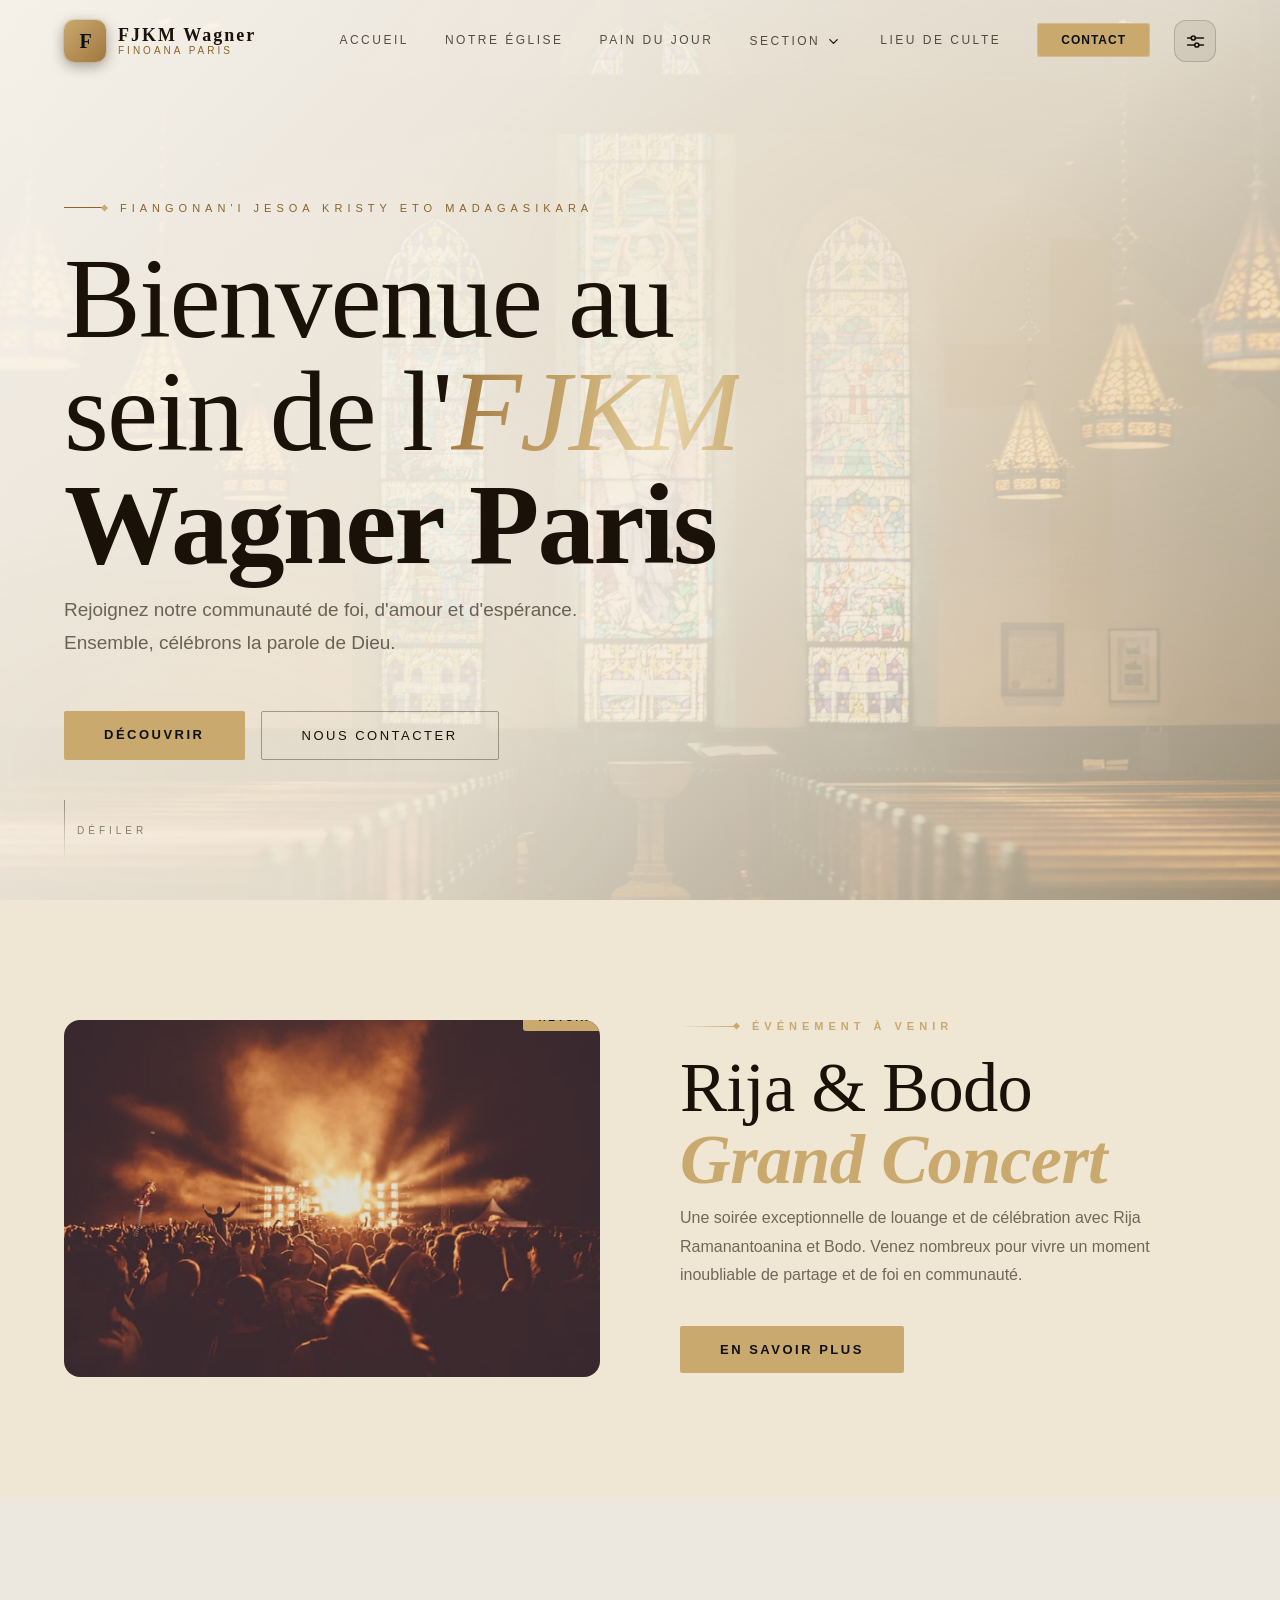
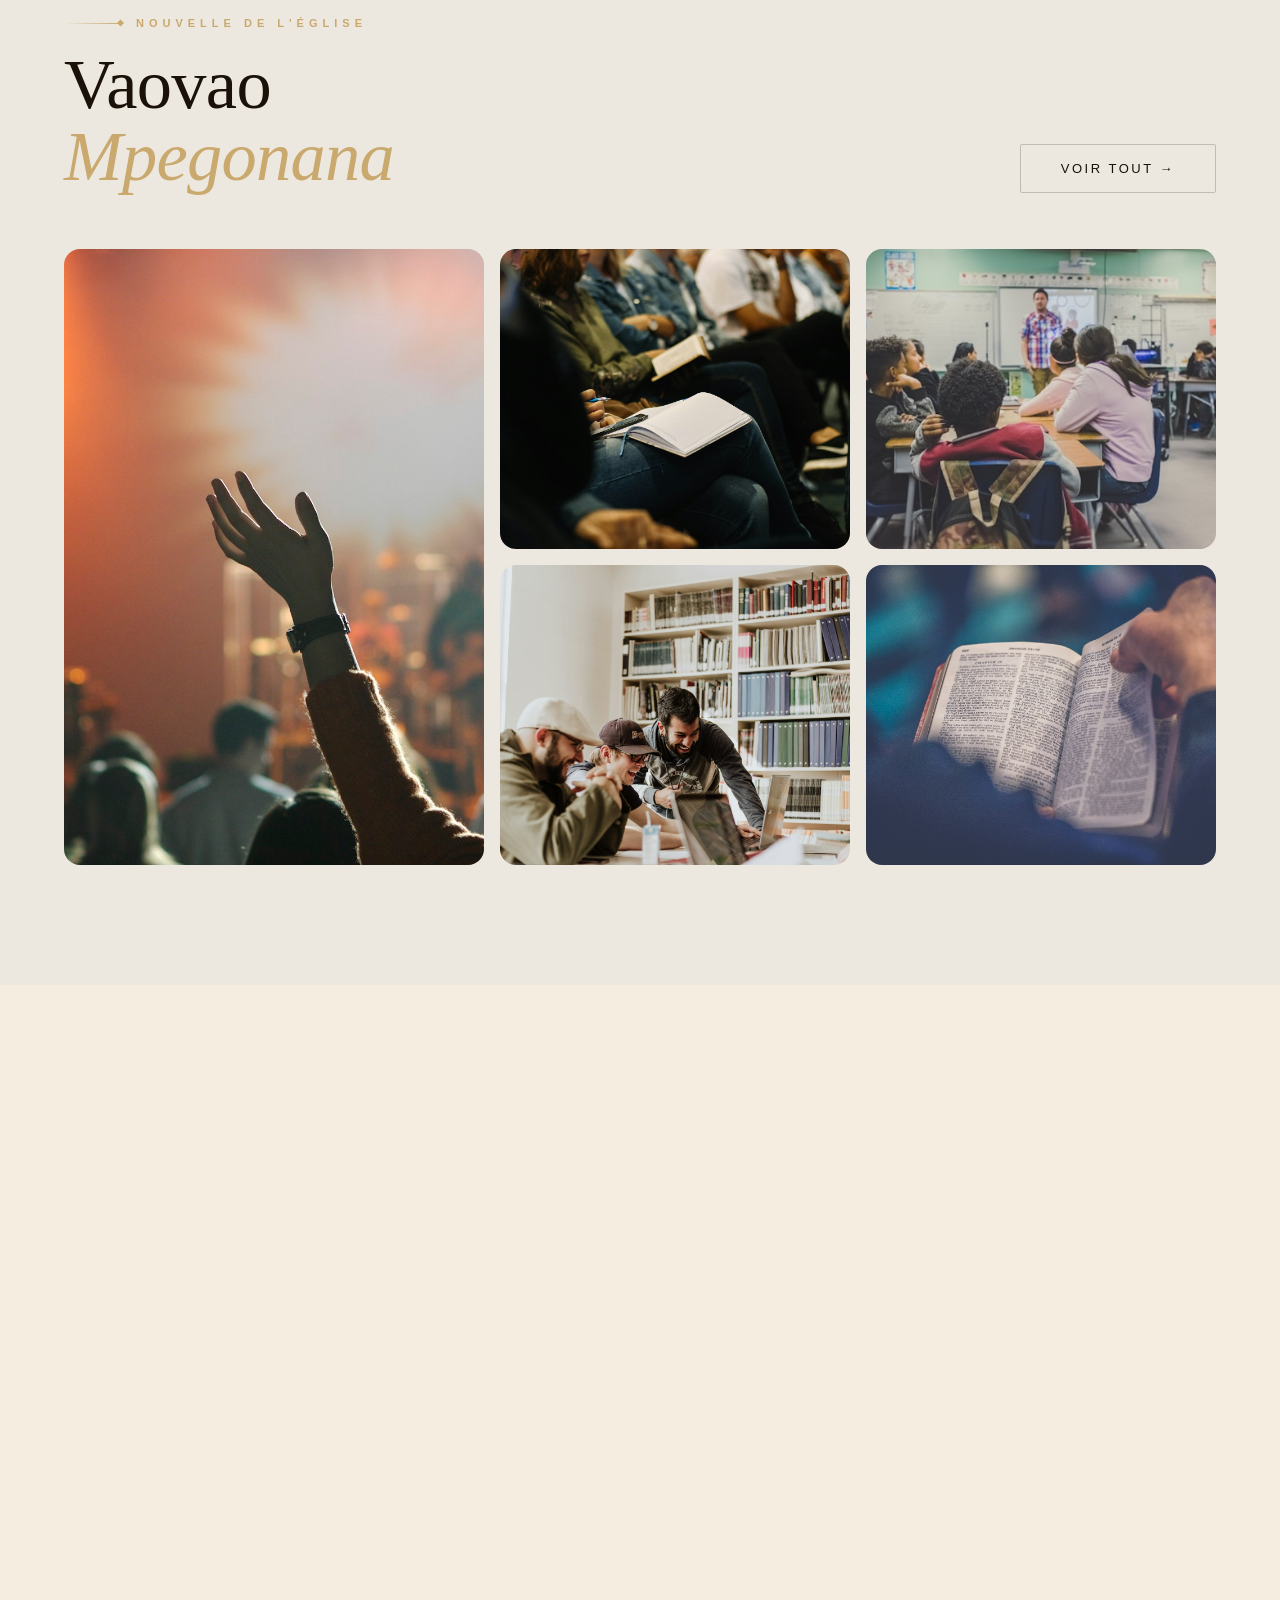
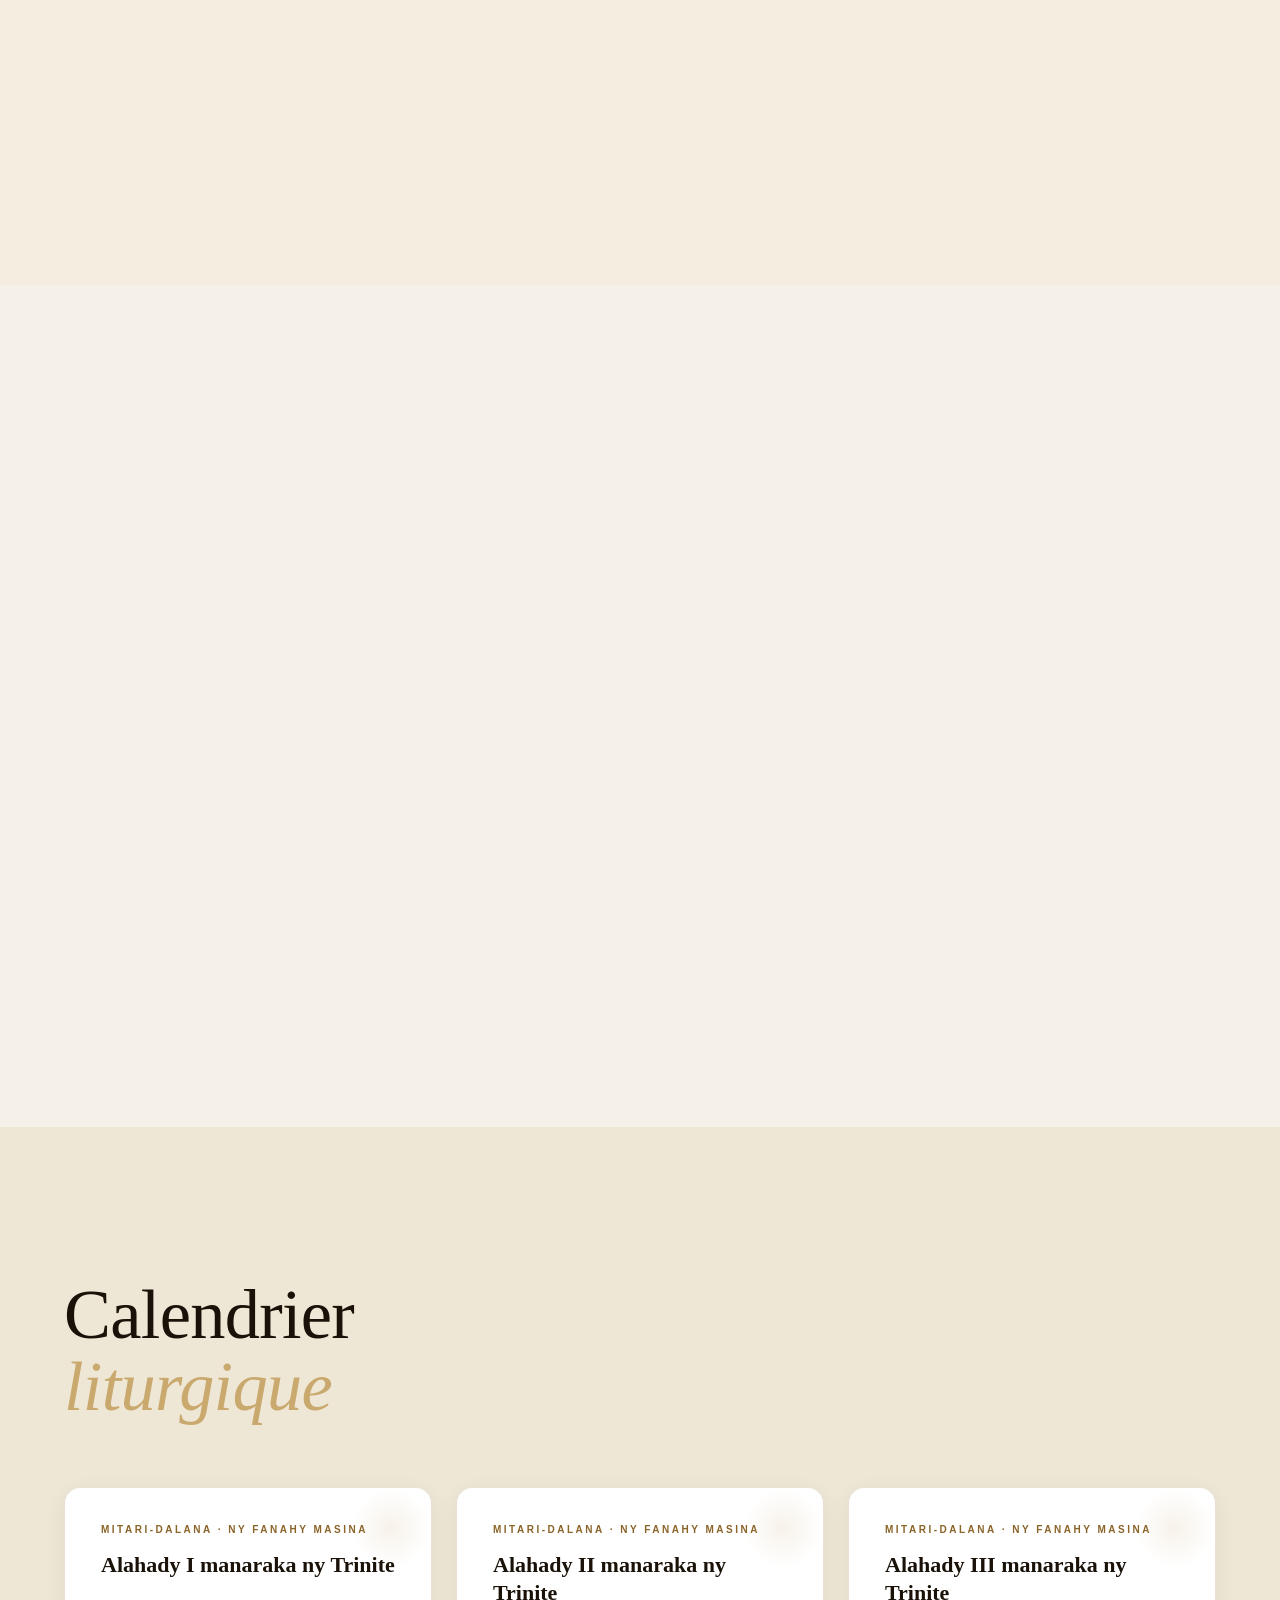
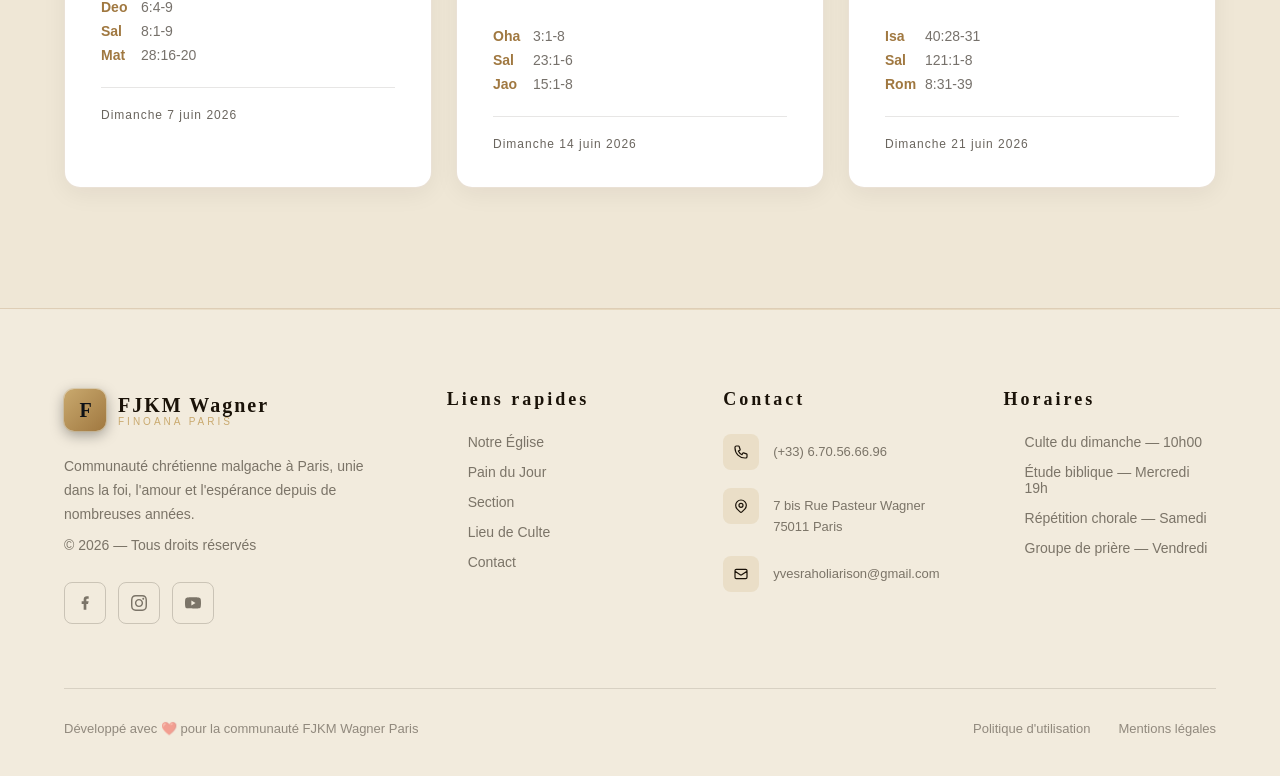
==== commit bcd23fb0: "Rapatrier les images en local Les 82 references vers images.unsplash.com pointent desormais vers ass" ====
--- a/index.html
+++ b/index.html
@@ -6,11 +6,11 @@
   <meta name="description" content="Site officiel de l'église FJKM Wagner Paris. Communauté chrétienne malgache à Paris." />
   <title>FJKM Wagner – Finoana Paris</title>
   <link rel="icon" href="data:image/svg+xml,%3Csvg xmlns='http://www.w3.org/2000/svg' viewBox='0 0 64 64'%3E%3Crect width='64' height='64' rx='14' fill='%23C9A96E'/%3E%3Ctext x='32' y='45' font-family='Georgia,serif' font-size='38' font-weight='700' text-anchor='middle' fill='%230D1117'%3EF%3C/text%3E%3C/svg%3E" />
-  <link rel="stylesheet" href="assets/css/fonts.css?v=13" />
-  <link rel="stylesheet" href="assets/css/index.css?v=13" />
-  <link rel="stylesheet" href="assets/css/responsive.css?v=13" />
-  <link rel="stylesheet" href="assets/css/theme.css?v=13" />
-  <link rel="stylesheet" href="assets/css/mobile-nav.css?v=13" />
+  <link rel="stylesheet" href="assets/css/fonts.css?v=14" />
+  <link rel="stylesheet" href="assets/css/index.css?v=14" />
+  <link rel="stylesheet" href="assets/css/responsive.css?v=14" />
+  <link rel="stylesheet" href="assets/css/theme.css?v=14" />
+  <link rel="stylesheet" href="assets/css/mobile-nav.css?v=14" />
 </head>
 <body>
 
@@ -61,7 +61,7 @@
 <section id="event">
   <div class="event-visual reveal">
     <div class="event-image-frame">
-      <img src="https://images.unsplash.com/photo-1470229722913-7c0e2dbbafd3?w=600&q=80" alt="Grand Concert Rija & Bodo" data-photo-key="accueil-evenement" />
+      <img src="assets/images/accueil-evenement.jpg?v=14" alt="Grand Concert Rija & Bodo" data-photo-key="accueil-evenement" />
       <div class="event-badge">Hetsika</div>
     </div>
   </div>
@@ -100,23 +100,23 @@
   </div>
   <div class="gallery-grid">
     <div class="gallery-item reveal">
-      <img src="https://images.unsplash.com/photo-1438232992991-995b7058bbb3?w=600&q=80" alt="Prière" data-photo-key="accueil-galerie-1" />
+      <img src="assets/images/accueil-galerie-1.jpg?v=14" alt="Prière" data-photo-key="accueil-galerie-1" />
       <div class="gallery-overlay"></div>
     </div>
     <div class="gallery-item reveal reveal-delay-1">
-      <img src="https://images.unsplash.com/photo-1529070538774-1843cb3265df?w=600&q=80" alt="Lecture de la Bible" data-photo-key="accueil-galerie-2" />
+      <img src="assets/images/accueil-galerie-2.jpg?v=14" alt="Lecture de la Bible" data-photo-key="accueil-galerie-2" />
       <div class="gallery-overlay"></div>
     </div>
     <div class="gallery-item reveal reveal-delay-2">
-      <img src="https://images.unsplash.com/photo-1509062522246-3755977927d7?w=600&q=80" alt="Culte" data-photo-key="accueil-galerie-3" />
+      <img src="assets/images/accueil-galerie-3.jpg?v=14" alt="Culte" data-photo-key="accueil-galerie-3" />
       <div class="gallery-overlay"></div>
     </div>
     <div class="gallery-item reveal reveal-delay-1">
-      <img src="https://images.unsplash.com/photo-1523240795612-9a054b0db644?w=600&q=80" alt="Communauté" data-photo-key="accueil-galerie-4" />
+      <img src="assets/images/accueil-galerie-4.jpg?v=14" alt="Communauté" data-photo-key="accueil-galerie-4" />
       <div class="gallery-overlay"></div>
     </div>
     <div class="gallery-item reveal reveal-delay-3">
-      <img src="https://images.unsplash.com/photo-1504052434569-70ad5836ab65?w=600&q=80" alt="Jeunesse" data-photo-key="accueil-galerie-5" />
+      <img src="assets/images/accueil-galerie-5.jpg?v=14" alt="Jeunesse" data-photo-key="accueil-galerie-5" />
       <div class="gallery-overlay"></div>
     </div>
   </div>
@@ -136,7 +136,7 @@
   </div>
   <div class="cards-grid">
     <div class="card reveal">
-      <img src="https://images.unsplash.com/photo-1507692049790-de58290a4334?w=500&q=80" alt="Sermons" data-photo-key="accueil-section-1" />
+      <img src="assets/images/accueil-section-1.jpg?v=14" alt="Sermons" data-photo-key="accueil-section-1" />
       <div class="card-overlay"></div>
       <div class="card-content">
         <div class="card-tag" data-fr="Prédications" data-en="Sermons" data-mg="Toriteny">Prédications</div>
@@ -144,7 +144,7 @@
       </div>
     </div>
     <div class="card reveal reveal-delay-1">
-      <img src="https://images.unsplash.com/photo-1529156069898-49953e39b3ac?w=500&q=80" alt="Jeunesse" data-photo-key="accueil-section-2" />
+      <img src="assets/images/accueil-section-2.jpg?v=14" alt="Jeunesse" data-photo-key="accueil-section-2" />
       <div class="card-overlay"></div>
       <div class="card-content">
         <div class="card-tag" data-fr="Jeunesse" data-en="Youth" data-mg="Tanora">Jeunesse</div>
@@ -152,7 +152,7 @@
       </div>
     </div>
     <div class="card reveal reveal-delay-2">
-      <img src="https://images.unsplash.com/photo-1600880292203-757bb62b4baf?w=500&q=80" alt="Femmes" data-photo-key="accueil-section-3" />
+      <img src="assets/images/accueil-section-3.jpg?v=14" alt="Femmes" data-photo-key="accueil-section-3" />
       <div class="card-overlay"></div>
       <div class="card-content">
         <div class="card-tag" data-fr="Section femmes" data-en="Women's Section" data-mg="Reny Kristiana">Section femmes</div>
@@ -160,7 +160,7 @@
       </div>
     </div>
     <div class="card reveal reveal-delay-3">
-      <img src="https://images.unsplash.com/photo-1560785496-3c9d27877182?w=500&q=80" alt="Chorale" data-photo-key="accueil-section-4" />
+      <img src="assets/images/accueil-section-4.jpg?v=14" alt="Chorale" data-photo-key="accueil-section-4" />
       <div class="card-overlay"></div>
       <div class="card-content">
         <div class="card-tag" data-fr="Musique" data-en="Music" data-mg="Mozika">Musique</div>
@@ -323,8 +323,8 @@
   </div>
 
 </div>
-  <script src="assets/js/components.js?v=13"></script>
-  <script src="assets/js/chrome.js?v=13"></script>
-<script src="assets/js/mobile-nav.js?v=13"></script>
+  <script src="assets/js/components.js?v=14"></script>
+  <script src="assets/js/chrome.js?v=14"></script>
+<script src="assets/js/mobile-nav.js?v=14"></script>
 </body>
 </html>
--- a/assets/css/index.css
+++ b/assets/css/index.css
@@ -3,7 +3,7 @@
    Styles — index.html
    ========================================= */
 
-@import url('variables.css?v=13');
+@import url('variables.css?v=14');
 
 /* ── Variables page-spécifiques ── */
 :root {
@@ -180,7 +180,7 @@
 .hero-bg {
   position: absolute;
   inset: 0;
-  background: url('https://images.unsplash.com/photo-1438032005730-c779502df39b?w=1920&q=80') center/cover no-repeat;
+  background: url('../images/accueil-hero.jpg') center/cover no-repeat;
   opacity: .25;
   transform: scale(1.05);
   animation: slowzoom 20s ease-in-out infinite alternate;
--- a/assets/css/mobile-nav.css
+++ b/assets/css/mobile-nav.css
@@ -1,4 +1,4 @@
-@import url('variables.css?v=13');
+@import url('variables.css?v=14');
 
 /* ═══════════════════════════════════════════════════
    BARRE DE NAVIGATION MOBILE — pastille flottante
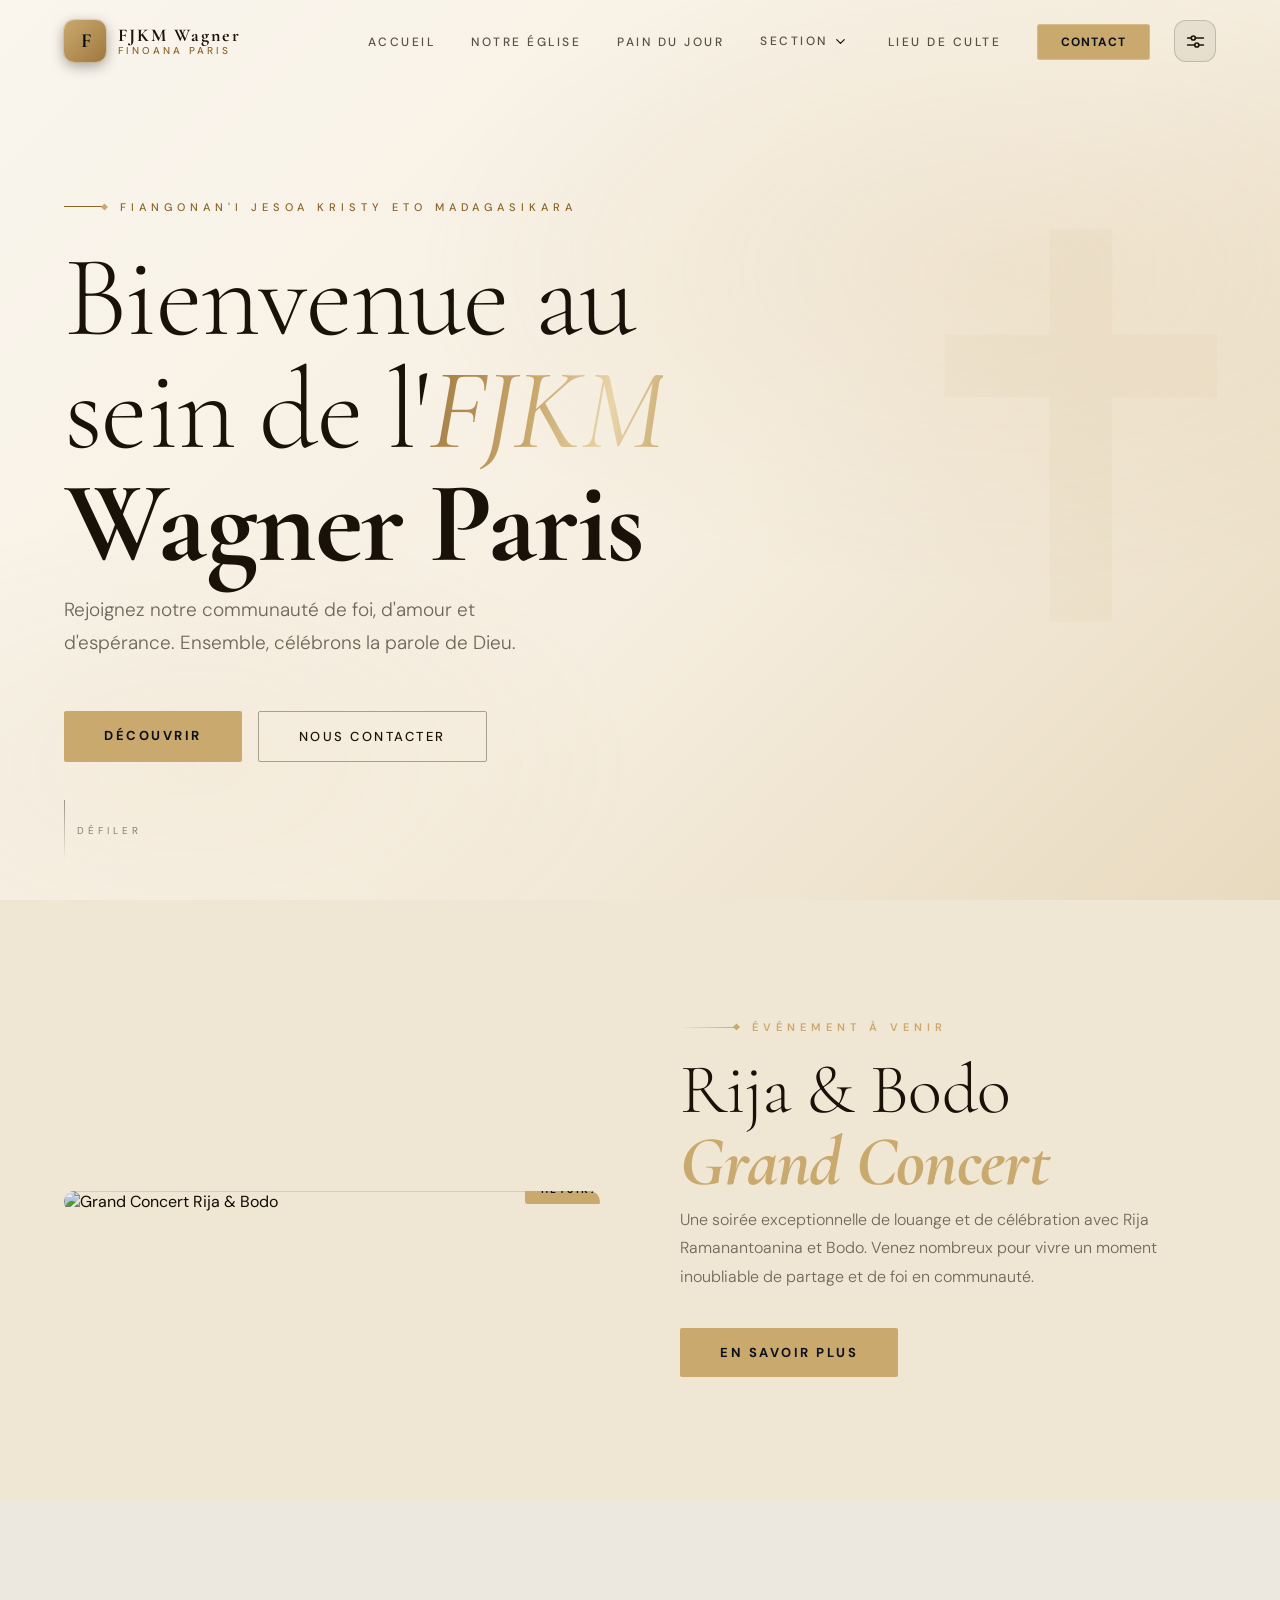
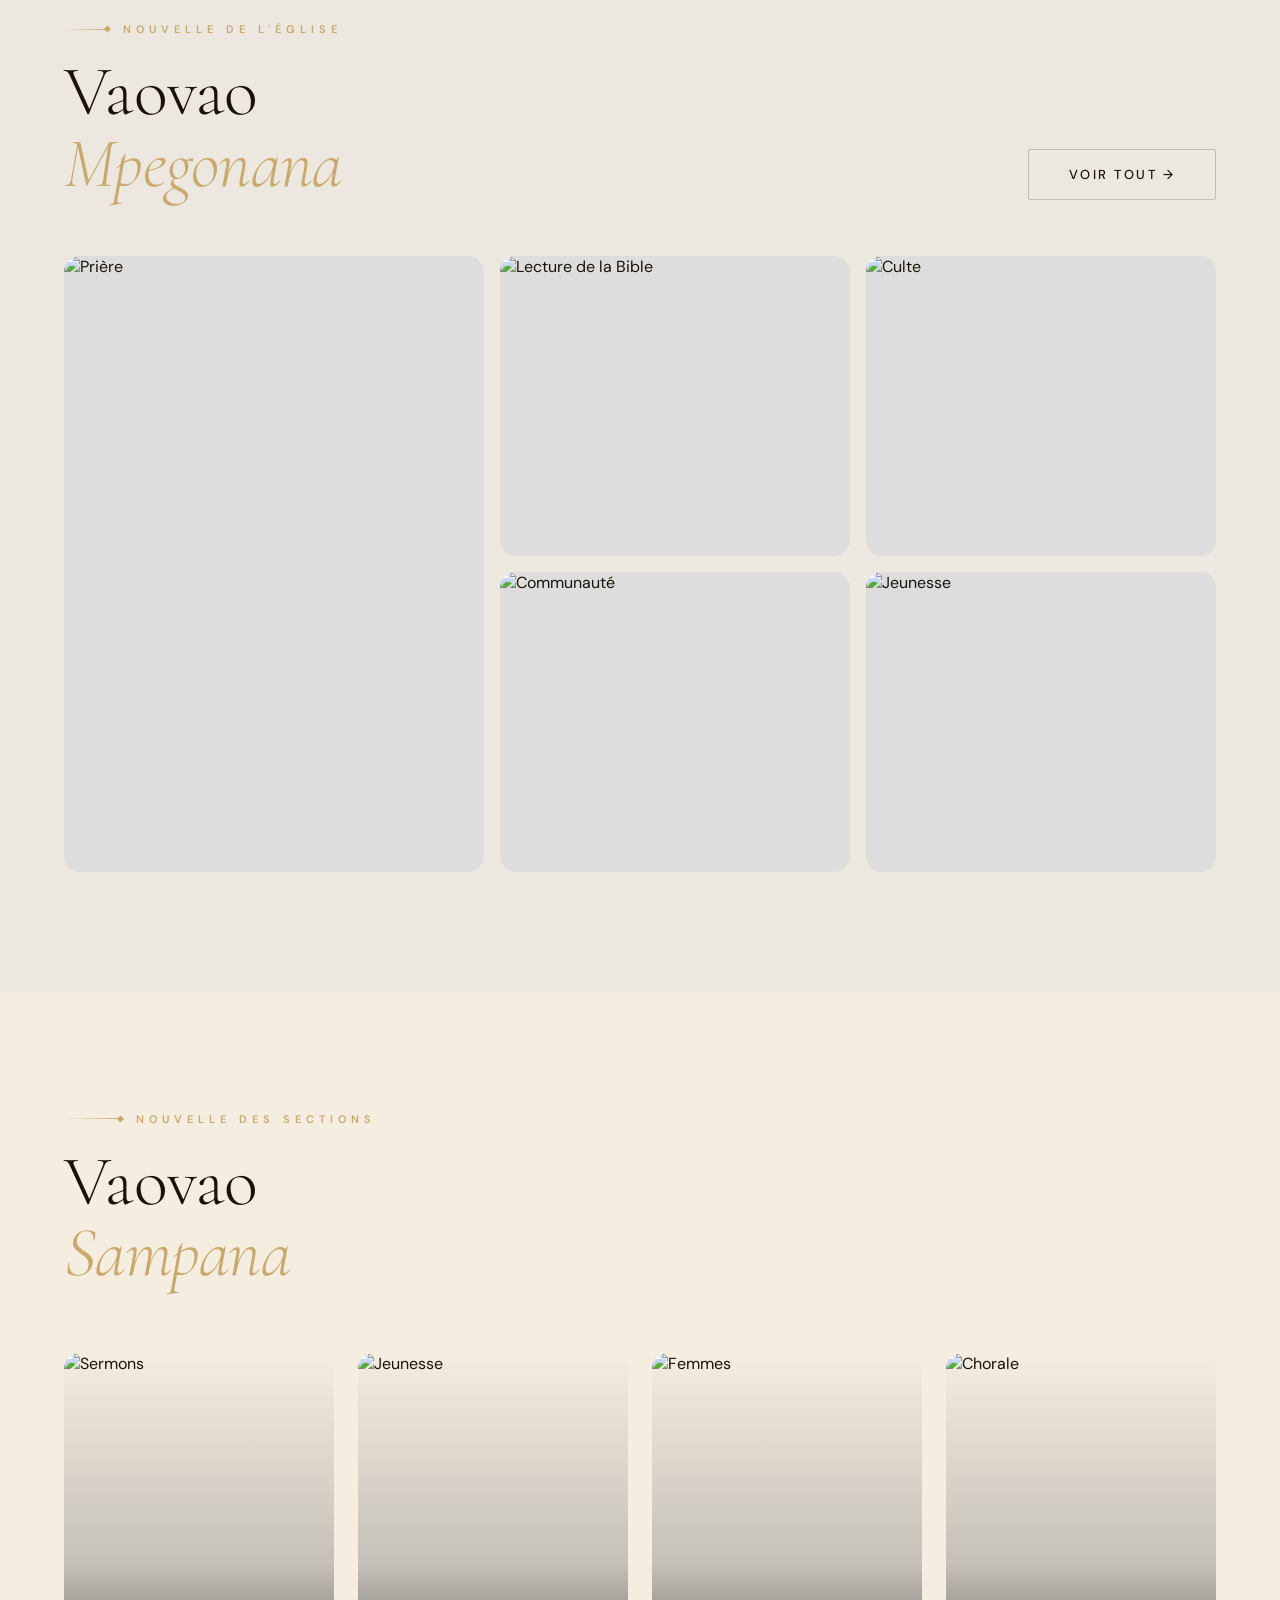
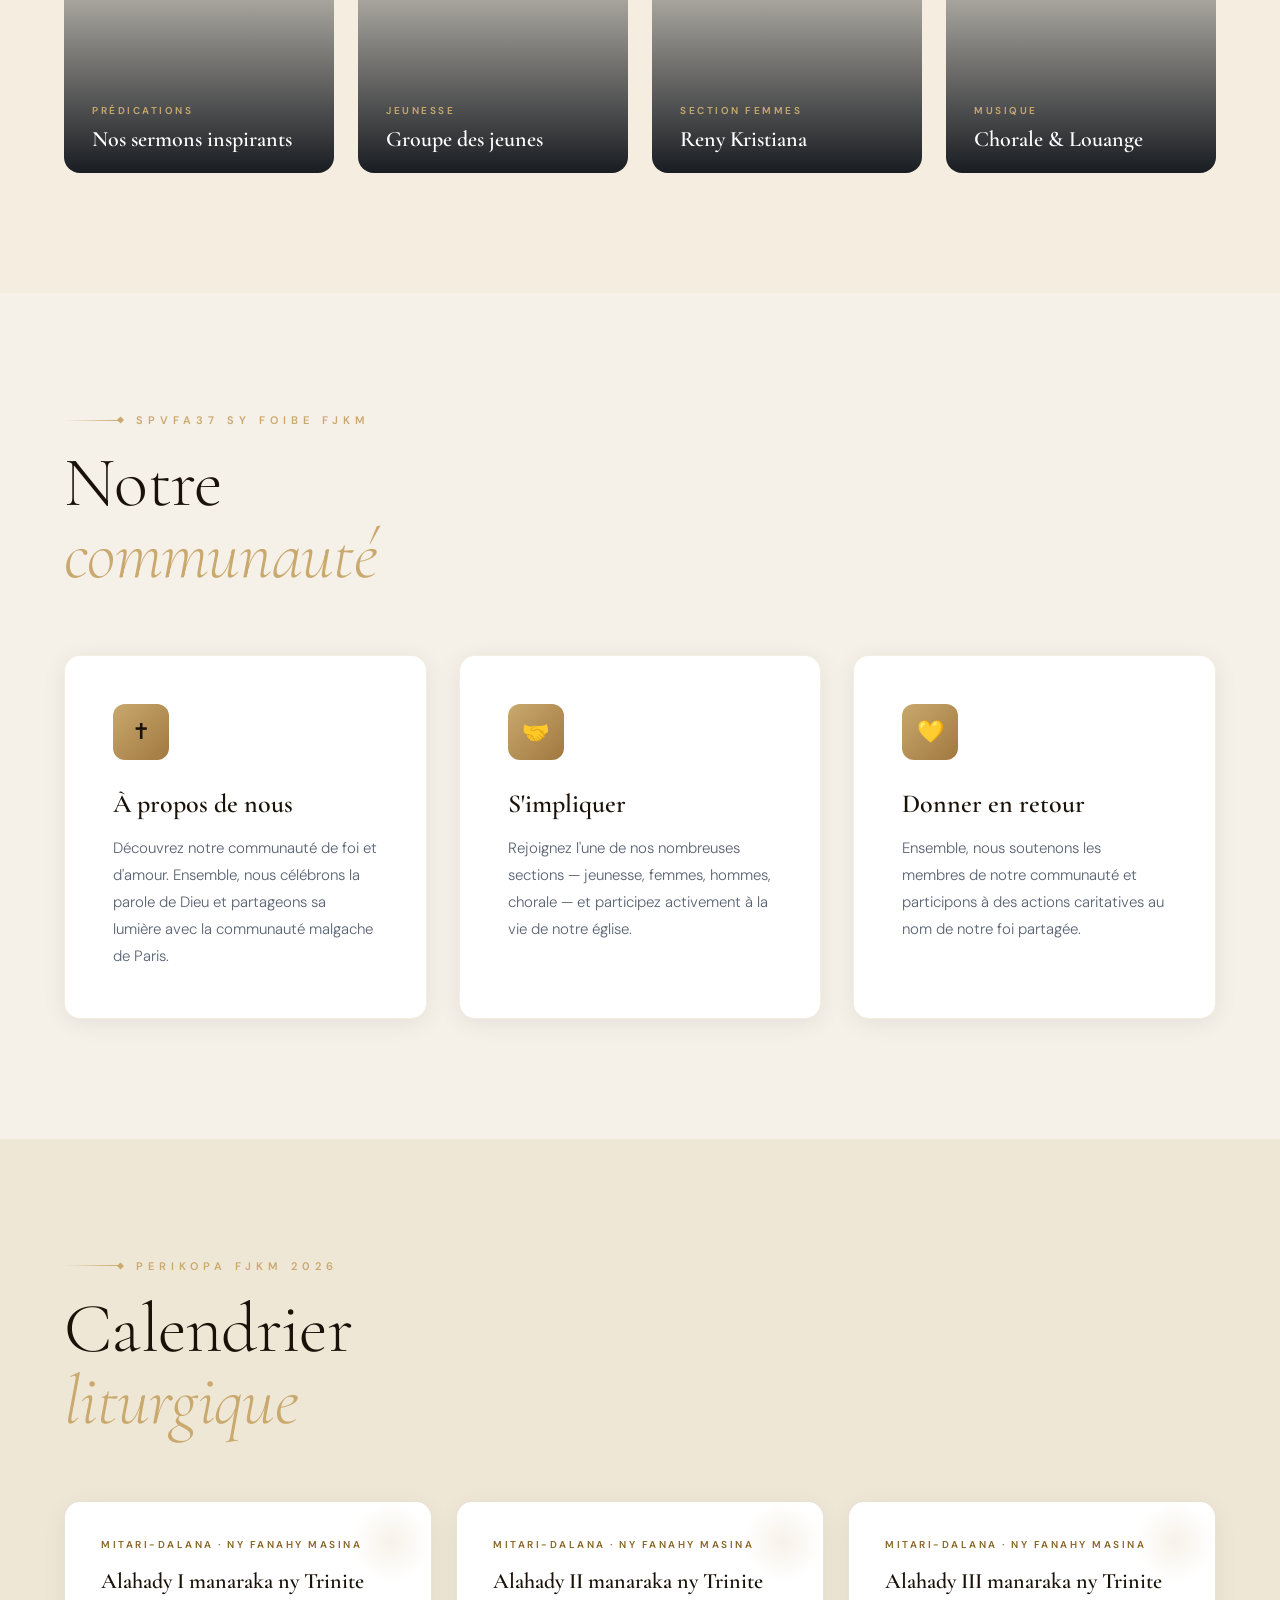
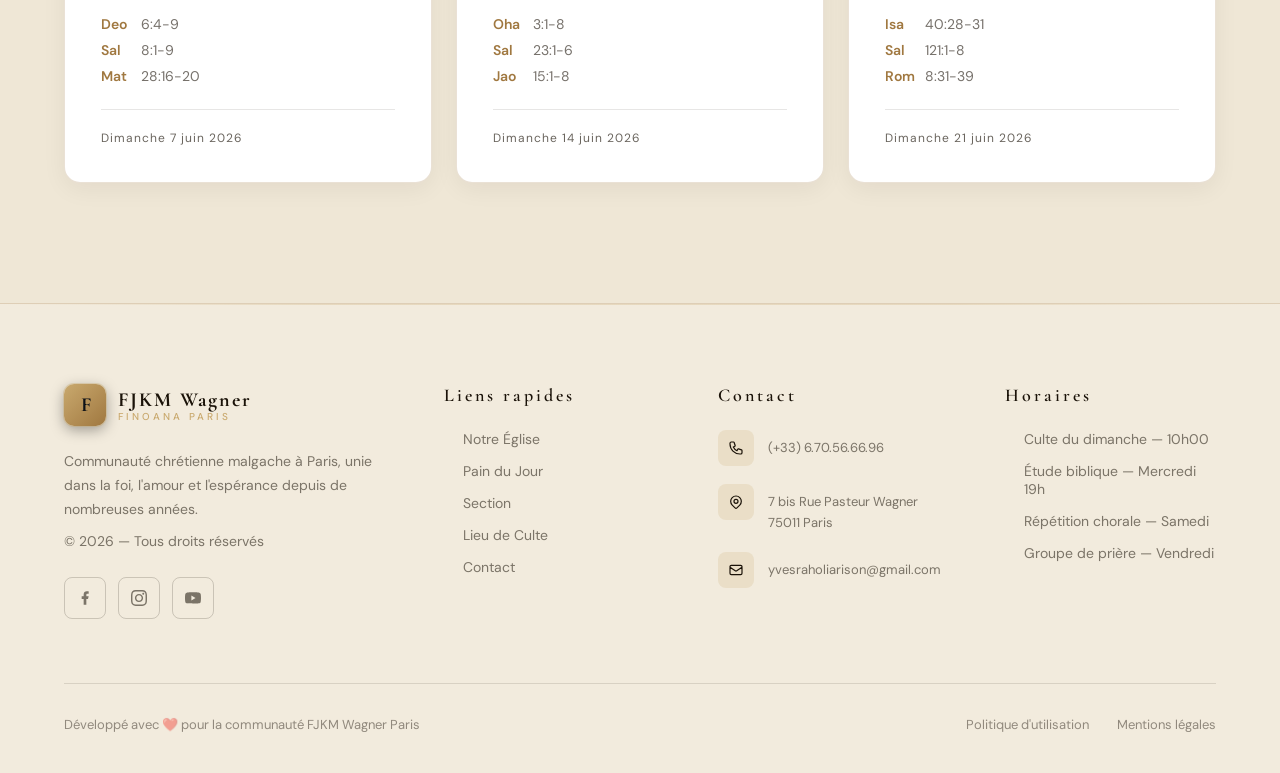
==== commit b42f24f1: "Merge pull request #3 from antho261/chore/remove-backend Chore/remove backend" ====
--- a/index.html
+++ b/index.html
@@ -6,11 +6,12 @@
   <meta name="description" content="Site officiel de l'église FJKM Wagner Paris. Communauté chrétienne malgache à Paris." />
   <title>FJKM Wagner – Finoana Paris</title>
   <link rel="icon" href="data:image/svg+xml,%3Csvg xmlns='http://www.w3.org/2000/svg' viewBox='0 0 64 64'%3E%3Crect width='64' height='64' rx='14' fill='%23C9A96E'/%3E%3Ctext x='32' y='45' font-family='Georgia,serif' font-size='38' font-weight='700' text-anchor='middle' fill='%230D1117'%3EF%3C/text%3E%3C/svg%3E" />
-  <link rel="stylesheet" href="assets/css/fonts.css?v=14" />
-  <link rel="stylesheet" href="assets/css/index.css?v=14" />
-  <link rel="stylesheet" href="assets/css/responsive.css?v=14" />
-  <link rel="stylesheet" href="assets/css/theme.css?v=14" />
-  <link rel="stylesheet" href="assets/css/mobile-nav.css?v=14" />
+  <link rel="preconnect" href="https://fonts.googleapis.com" />
+  <link href="https://fonts.googleapis.com/css2?family=Cormorant+Garamond:ital,wght@0,300;0,400;0,600;0,700;1,300;1,400&family=DM+Sans:wght@300;400;500;600;700&display=swap" rel="stylesheet" />
+  <link rel="stylesheet" href="assets/css/index.css?v=12" />
+  <link rel="stylesheet" href="assets/css/responsive.css?v=12" />
+  <link rel="stylesheet" href="assets/css/theme.css?v=12" />
+  <link rel="stylesheet" href="assets/css/mobile-nav.css?v=12" />
 </head>
 <body>
 
@@ -61,7 +62,7 @@
 <section id="event">
   <div class="event-visual reveal">
     <div class="event-image-frame">
-      <img src="assets/images/accueil-evenement.jpg?v=14" alt="Grand Concert Rija & Bodo" data-photo-key="accueil-evenement" />
+      <img src="https://images.unsplash.com/photo-1470229722913-7c0e2dbbafd3?w=600&q=80" alt="Grand Concert Rija & Bodo" data-photo-key="accueil-evenement" />
       <div class="event-badge">Hetsika</div>
     </div>
   </div>
@@ -100,23 +101,23 @@
   </div>
   <div class="gallery-grid">
     <div class="gallery-item reveal">
-      <img src="assets/images/accueil-galerie-1.jpg?v=14" alt="Prière" data-photo-key="accueil-galerie-1" />
+      <img src="https://images.unsplash.com/photo-1438232992991-995b7058bbb3?w=600&q=80" alt="Prière" data-photo-key="accueil-galerie-1" />
       <div class="gallery-overlay"></div>
     </div>
     <div class="gallery-item reveal reveal-delay-1">
-      <img src="assets/images/accueil-galerie-2.jpg?v=14" alt="Lecture de la Bible" data-photo-key="accueil-galerie-2" />
+      <img src="https://images.unsplash.com/photo-1529070538774-1843cb3265df?w=600&q=80" alt="Lecture de la Bible" data-photo-key="accueil-galerie-2" />
       <div class="gallery-overlay"></div>
     </div>
     <div class="gallery-item reveal reveal-delay-2">
-      <img src="assets/images/accueil-galerie-3.jpg?v=14" alt="Culte" data-photo-key="accueil-galerie-3" />
+      <img src="https://images.unsplash.com/photo-1509062522246-3755977927d7?w=600&q=80" alt="Culte" data-photo-key="accueil-galerie-3" />
       <div class="gallery-overlay"></div>
     </div>
     <div class="gallery-item reveal reveal-delay-1">
-      <img src="assets/images/accueil-galerie-4.jpg?v=14" alt="Communauté" data-photo-key="accueil-galerie-4" />
+      <img src="https://images.unsplash.com/photo-1523240795612-9a054b0db644?w=600&q=80" alt="Communauté" data-photo-key="accueil-galerie-4" />
       <div class="gallery-overlay"></div>
     </div>
     <div class="gallery-item reveal reveal-delay-3">
-      <img src="assets/images/accueil-galerie-5.jpg?v=14" alt="Jeunesse" data-photo-key="accueil-galerie-5" />
+      <img src="https://images.unsplash.com/photo-1504052434569-70ad5836ab65?w=600&q=80" alt="Jeunesse" data-photo-key="accueil-galerie-5" />
       <div class="gallery-overlay"></div>
     </div>
   </div>
@@ -136,7 +137,7 @@
   </div>
   <div class="cards-grid">
     <div class="card reveal">
-      <img src="assets/images/accueil-section-1.jpg?v=14" alt="Sermons" data-photo-key="accueil-section-1" />
+      <img src="https://images.unsplash.com/photo-1507692049790-de58290a4334?w=500&q=80" alt="Sermons" data-photo-key="accueil-section-1" />
       <div class="card-overlay"></div>
       <div class="card-content">
         <div class="card-tag" data-fr="Prédications" data-en="Sermons" data-mg="Toriteny">Prédications</div>
@@ -144,7 +145,7 @@
       </div>
     </div>
     <div class="card reveal reveal-delay-1">
-      <img src="assets/images/accueil-section-2.jpg?v=14" alt="Jeunesse" data-photo-key="accueil-section-2" />
+      <img src="https://images.unsplash.com/photo-1529156069898-49953e39b3ac?w=500&q=80" alt="Jeunesse" data-photo-key="accueil-section-2" />
       <div class="card-overlay"></div>
       <div class="card-content">
         <div class="card-tag" data-fr="Jeunesse" data-en="Youth" data-mg="Tanora">Jeunesse</div>
@@ -152,7 +153,7 @@
       </div>
     </div>
     <div class="card reveal reveal-delay-2">
-      <img src="assets/images/accueil-section-3.jpg?v=14" alt="Femmes" data-photo-key="accueil-section-3" />
+      <img src="https://images.unsplash.com/photo-1600880292203-757bb62b4baf?w=500&q=80" alt="Femmes" data-photo-key="accueil-section-3" />
       <div class="card-overlay"></div>
       <div class="card-content">
         <div class="card-tag" data-fr="Section femmes" data-en="Women's Section" data-mg="Reny Kristiana">Section femmes</div>
@@ -160,7 +161,7 @@
       </div>
     </div>
     <div class="card reveal reveal-delay-3">
-      <img src="assets/images/accueil-section-4.jpg?v=14" alt="Chorale" data-photo-key="accueil-section-4" />
+      <img src="https://images.unsplash.com/photo-1560785496-3c9d27877182?w=500&q=80" alt="Chorale" data-photo-key="accueil-section-4" />
       <div class="card-overlay"></div>
       <div class="card-content">
         <div class="card-tag" data-fr="Musique" data-en="Music" data-mg="Mozika">Musique</div>
@@ -323,8 +324,8 @@
   </div>
 
 </div>
-  <script src="assets/js/components.js?v=14"></script>
-  <script src="assets/js/chrome.js?v=14"></script>
-<script src="assets/js/mobile-nav.js?v=14"></script>
+  <script src="assets/js/components.js?v=12"></script>
+  <script src="assets/js/chrome.js?v=12"></script>
+<script src="assets/js/mobile-nav.js?v=12"></script>
 </body>
 </html>
--- a/assets/css/index.css
+++ b/assets/css/index.css
@@ -3,7 +3,7 @@
    Styles — index.html
    ========================================= */
 
-@import url('variables.css?v=14');
+@import url('variables.css?v=12');
 
 /* ── Variables page-spécifiques ── */
 :root {
@@ -180,7 +180,7 @@
 .hero-bg {
   position: absolute;
   inset: 0;
-  background: url('../images/accueil-hero.jpg') center/cover no-repeat;
+  background: url('https://images.unsplash.com/photo-1438032005730-c779502df39b?w=1920&q=80') center/cover no-repeat;
   opacity: .25;
   transform: scale(1.05);
   animation: slowzoom 20s ease-in-out infinite alternate;
--- a/assets/css/mobile-nav.css
+++ b/assets/css/mobile-nav.css
@@ -1,4 +1,4 @@
-@import url('variables.css?v=14');
+@import url('variables.css?v=12');
 
 /* ═══════════════════════════════════════════════════
    BARRE DE NAVIGATION MOBILE — pastille flottante
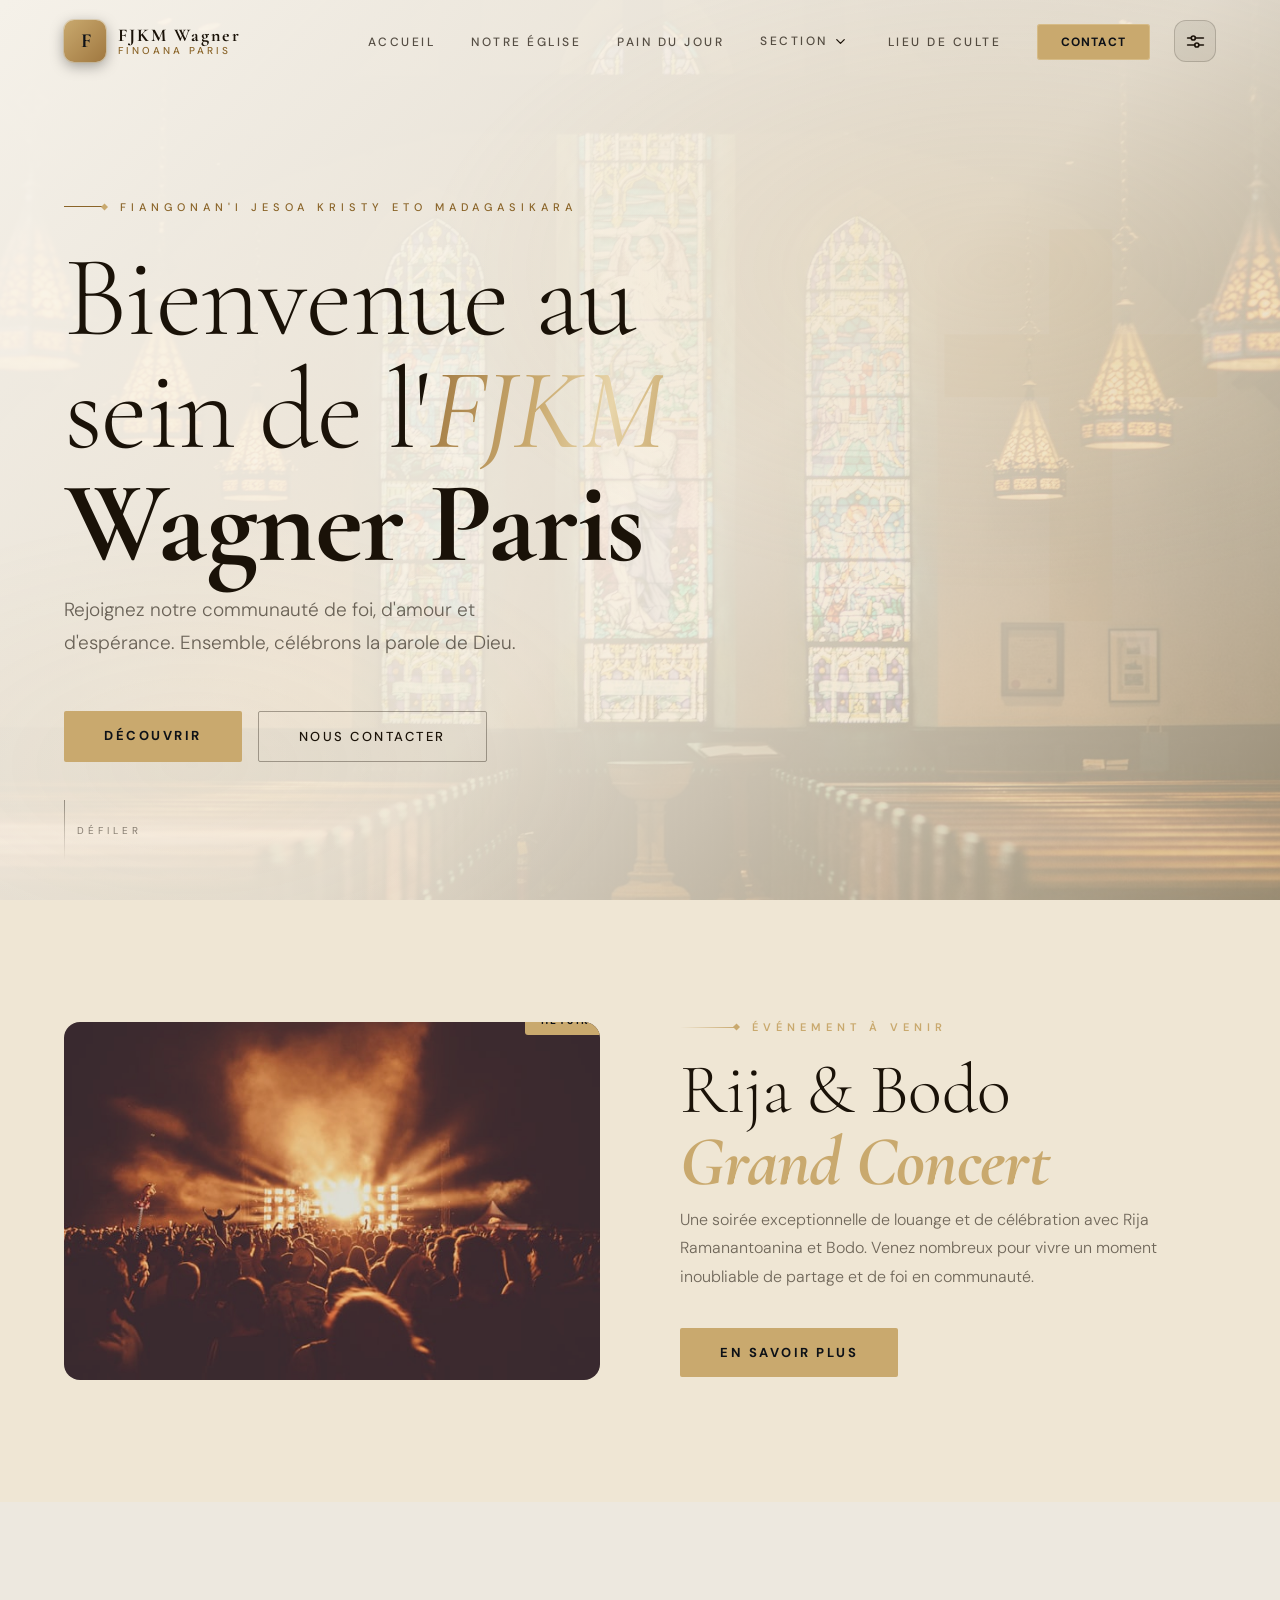
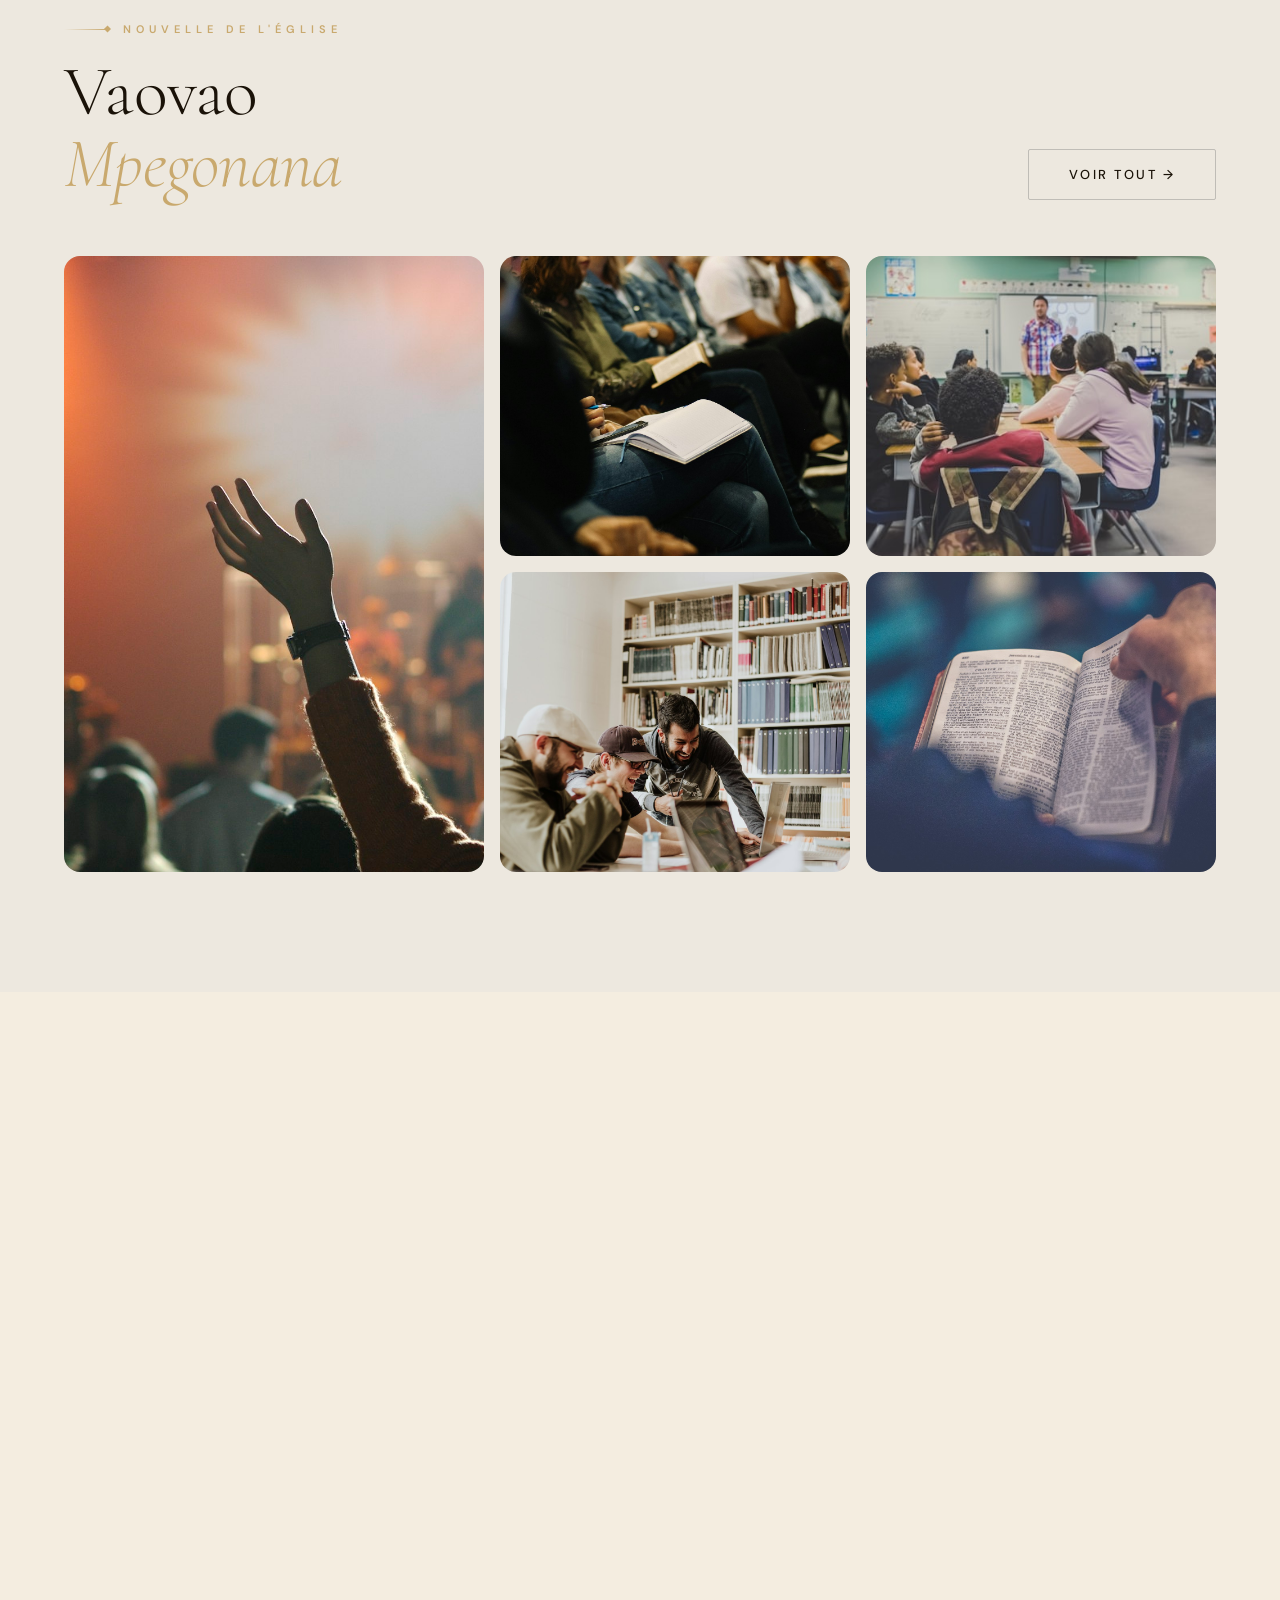
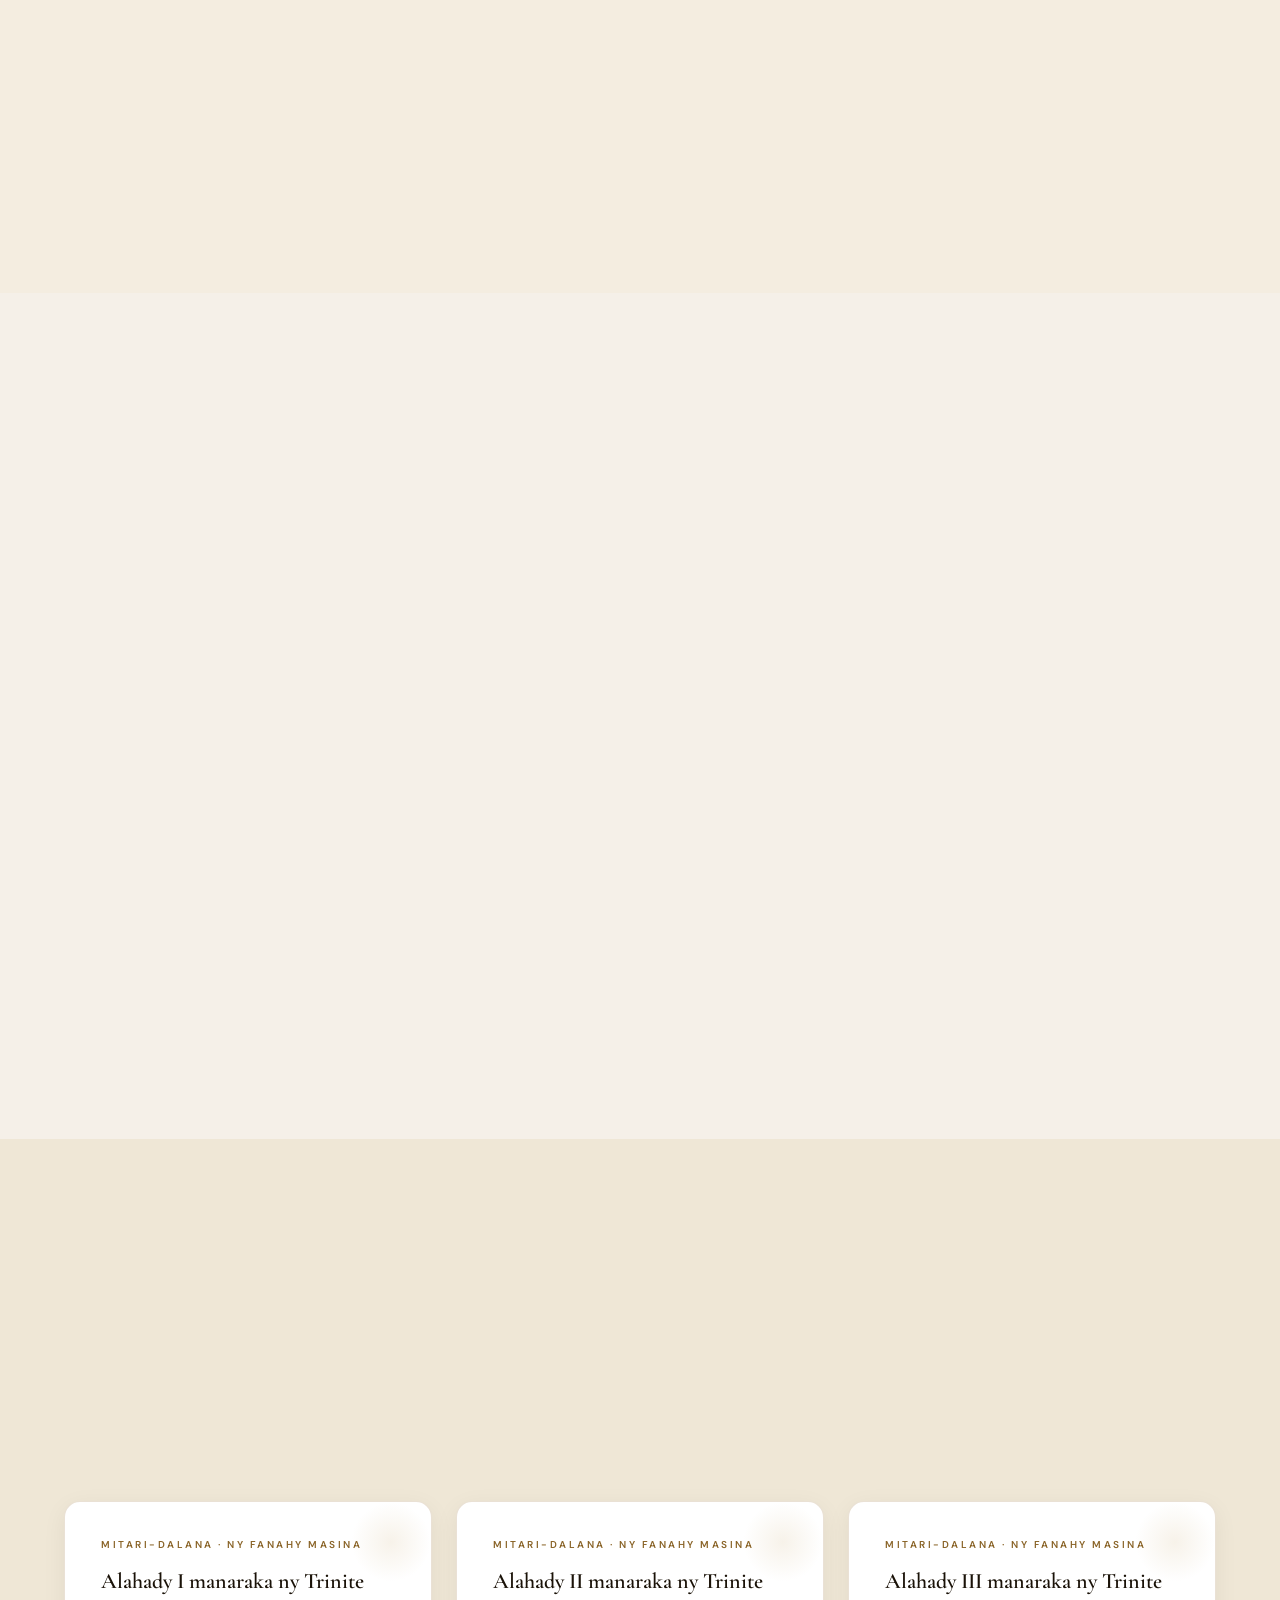
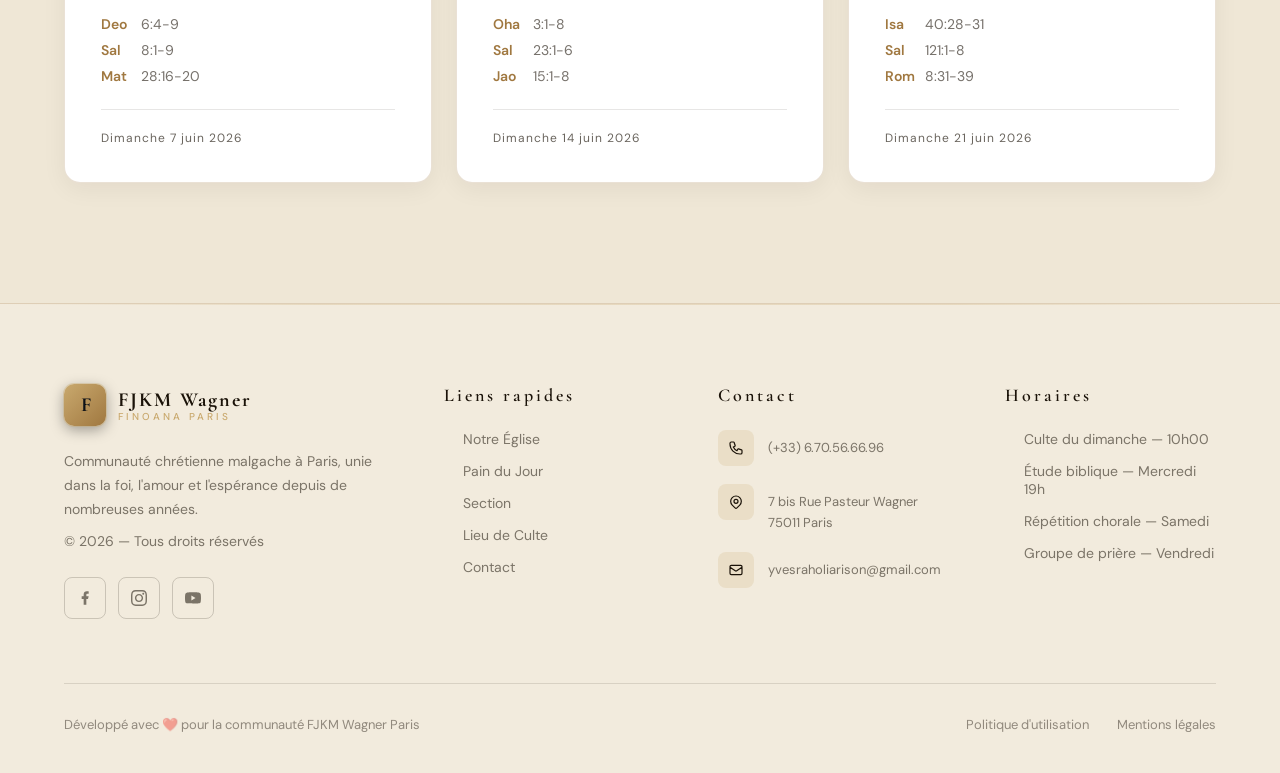
==== commit dfcab624: "Supprimer le dossier des polices auto-hebergees Retour au CDN Google Fonts : assets/fonts/ (24 woff2" ====
--- a/index.html
+++ b/index.html
@@ -8,10 +8,10 @@
   <link rel="icon" href="data:image/svg+xml,%3Csvg xmlns='http://www.w3.org/2000/svg' viewBox='0 0 64 64'%3E%3Crect width='64' height='64' rx='14' fill='%23C9A96E'/%3E%3Ctext x='32' y='45' font-family='Georgia,serif' font-size='38' font-weight='700' text-anchor='middle' fill='%230D1117'%3EF%3C/text%3E%3C/svg%3E" />
   <link rel="preconnect" href="https://fonts.googleapis.com" />
   <link href="https://fonts.googleapis.com/css2?family=Cormorant+Garamond:ital,wght@0,300;0,400;0,600;0,700;1,300;1,400&family=DM+Sans:wght@300;400;500;600;700&display=swap" rel="stylesheet" />
-  <link rel="stylesheet" href="assets/css/index.css?v=12" />
-  <link rel="stylesheet" href="assets/css/responsive.css?v=12" />
-  <link rel="stylesheet" href="assets/css/theme.css?v=12" />
-  <link rel="stylesheet" href="assets/css/mobile-nav.css?v=12" />
+  <link rel="stylesheet" href="assets/css/index.css?v=15" />
+  <link rel="stylesheet" href="assets/css/responsive.css?v=15" />
+  <link rel="stylesheet" href="assets/css/theme.css?v=15" />
+  <link rel="stylesheet" href="assets/css/mobile-nav.css?v=15" />
 </head>
 <body>
 
@@ -62,7 +62,7 @@
 <section id="event">
   <div class="event-visual reveal">
     <div class="event-image-frame">
-      <img src="https://images.unsplash.com/photo-1470229722913-7c0e2dbbafd3?w=600&q=80" alt="Grand Concert Rija & Bodo" data-photo-key="accueil-evenement" />
+      <img src="assets/images/accueil-evenement.jpg?v=15" alt="Grand Concert Rija & Bodo" data-photo-key="accueil-evenement" />
       <div class="event-badge">Hetsika</div>
     </div>
   </div>
@@ -101,23 +101,23 @@
   </div>
   <div class="gallery-grid">
     <div class="gallery-item reveal">
-      <img src="https://images.unsplash.com/photo-1438232992991-995b7058bbb3?w=600&q=80" alt="Prière" data-photo-key="accueil-galerie-1" />
+      <img src="assets/images/accueil-galerie-1.jpg?v=15" alt="Prière" data-photo-key="accueil-galerie-1" />
       <div class="gallery-overlay"></div>
     </div>
     <div class="gallery-item reveal reveal-delay-1">
-      <img src="https://images.unsplash.com/photo-1529070538774-1843cb3265df?w=600&q=80" alt="Lecture de la Bible" data-photo-key="accueil-galerie-2" />
+      <img src="assets/images/accueil-galerie-2.jpg?v=15" alt="Lecture de la Bible" data-photo-key="accueil-galerie-2" />
       <div class="gallery-overlay"></div>
     </div>
     <div class="gallery-item reveal reveal-delay-2">
-      <img src="https://images.unsplash.com/photo-1509062522246-3755977927d7?w=600&q=80" alt="Culte" data-photo-key="accueil-galerie-3" />
+      <img src="assets/images/accueil-galerie-3.jpg?v=15" alt="Culte" data-photo-key="accueil-galerie-3" />
       <div class="gallery-overlay"></div>
     </div>
     <div class="gallery-item reveal reveal-delay-1">
-      <img src="https://images.unsplash.com/photo-1523240795612-9a054b0db644?w=600&q=80" alt="Communauté" data-photo-key="accueil-galerie-4" />
+      <img src="assets/images/accueil-galerie-4.jpg?v=15" alt="Communauté" data-photo-key="accueil-galerie-4" />
       <div class="gallery-overlay"></div>
     </div>
     <div class="gallery-item reveal reveal-delay-3">
-      <img src="https://images.unsplash.com/photo-1504052434569-70ad5836ab65?w=600&q=80" alt="Jeunesse" data-photo-key="accueil-galerie-5" />
+      <img src="assets/images/accueil-galerie-5.jpg?v=15" alt="Jeunesse" data-photo-key="accueil-galerie-5" />
       <div class="gallery-overlay"></div>
     </div>
   </div>
@@ -137,7 +137,7 @@
   </div>
   <div class="cards-grid">
     <div class="card reveal">
-      <img src="https://images.unsplash.com/photo-1507692049790-de58290a4334?w=500&q=80" alt="Sermons" data-photo-key="accueil-section-1" />
+      <img src="assets/images/accueil-section-1.jpg?v=15" alt="Sermons" data-photo-key="accueil-section-1" />
       <div class="card-overlay"></div>
       <div class="card-content">
         <div class="card-tag" data-fr="Prédications" data-en="Sermons" data-mg="Toriteny">Prédications</div>
@@ -145,7 +145,7 @@
       </div>
     </div>
     <div class="card reveal reveal-delay-1">
-      <img src="https://images.unsplash.com/photo-1529156069898-49953e39b3ac?w=500&q=80" alt="Jeunesse" data-photo-key="accueil-section-2" />
+      <img src="assets/images/accueil-section-2.jpg?v=15" alt="Jeunesse" data-photo-key="accueil-section-2" />
       <div class="card-overlay"></div>
       <div class="card-content">
         <div class="card-tag" data-fr="Jeunesse" data-en="Youth" data-mg="Tanora">Jeunesse</div>
@@ -153,7 +153,7 @@
       </div>
     </div>
     <div class="card reveal reveal-delay-2">
-      <img src="https://images.unsplash.com/photo-1600880292203-757bb62b4baf?w=500&q=80" alt="Femmes" data-photo-key="accueil-section-3" />
+      <img src="assets/images/accueil-section-3.jpg?v=15" alt="Femmes" data-photo-key="accueil-section-3" />
       <div class="card-overlay"></div>
       <div class="card-content">
         <div class="card-tag" data-fr="Section femmes" data-en="Women's Section" data-mg="Reny Kristiana">Section femmes</div>
@@ -161,7 +161,7 @@
       </div>
     </div>
     <div class="card reveal reveal-delay-3">
-      <img src="https://images.unsplash.com/photo-1560785496-3c9d27877182?w=500&q=80" alt="Chorale" data-photo-key="accueil-section-4" />
+      <img src="assets/images/accueil-section-4.jpg?v=15" alt="Chorale" data-photo-key="accueil-section-4" />
       <div class="card-overlay"></div>
       <div class="card-content">
         <div class="card-tag" data-fr="Musique" data-en="Music" data-mg="Mozika">Musique</div>
@@ -324,8 +324,8 @@
   </div>
 
 </div>
-  <script src="assets/js/components.js?v=12"></script>
-  <script src="assets/js/chrome.js?v=12"></script>
-<script src="assets/js/mobile-nav.js?v=12"></script>
+  <script src="assets/js/components.js?v=15"></script>
+  <script src="assets/js/chrome.js?v=15"></script>
+<script src="assets/js/mobile-nav.js?v=15"></script>
 </body>
 </html>
--- a/assets/css/index.css
+++ b/assets/css/index.css
@@ -3,7 +3,7 @@
    Styles — index.html
    ========================================= */
 
-@import url('variables.css?v=12');
+@import url('variables.css?v=15');
 
 /* ── Variables page-spécifiques ── */
 :root {
@@ -180,7 +180,7 @@
 .hero-bg {
   position: absolute;
   inset: 0;
-  background: url('https://images.unsplash.com/photo-1438032005730-c779502df39b?w=1920&q=80') center/cover no-repeat;
+  background: url('../images/accueil-hero.jpg') center/cover no-repeat;
   opacity: .25;
   transform: scale(1.05);
   animation: slowzoom 20s ease-in-out infinite alternate;
--- a/assets/css/mobile-nav.css
+++ b/assets/css/mobile-nav.css
@@ -1,4 +1,4 @@
-@import url('variables.css?v=12');
+@import url('variables.css?v=15');
 
 /* ═══════════════════════════════════════════════════
    BARRE DE NAVIGATION MOBILE — pastille flottante
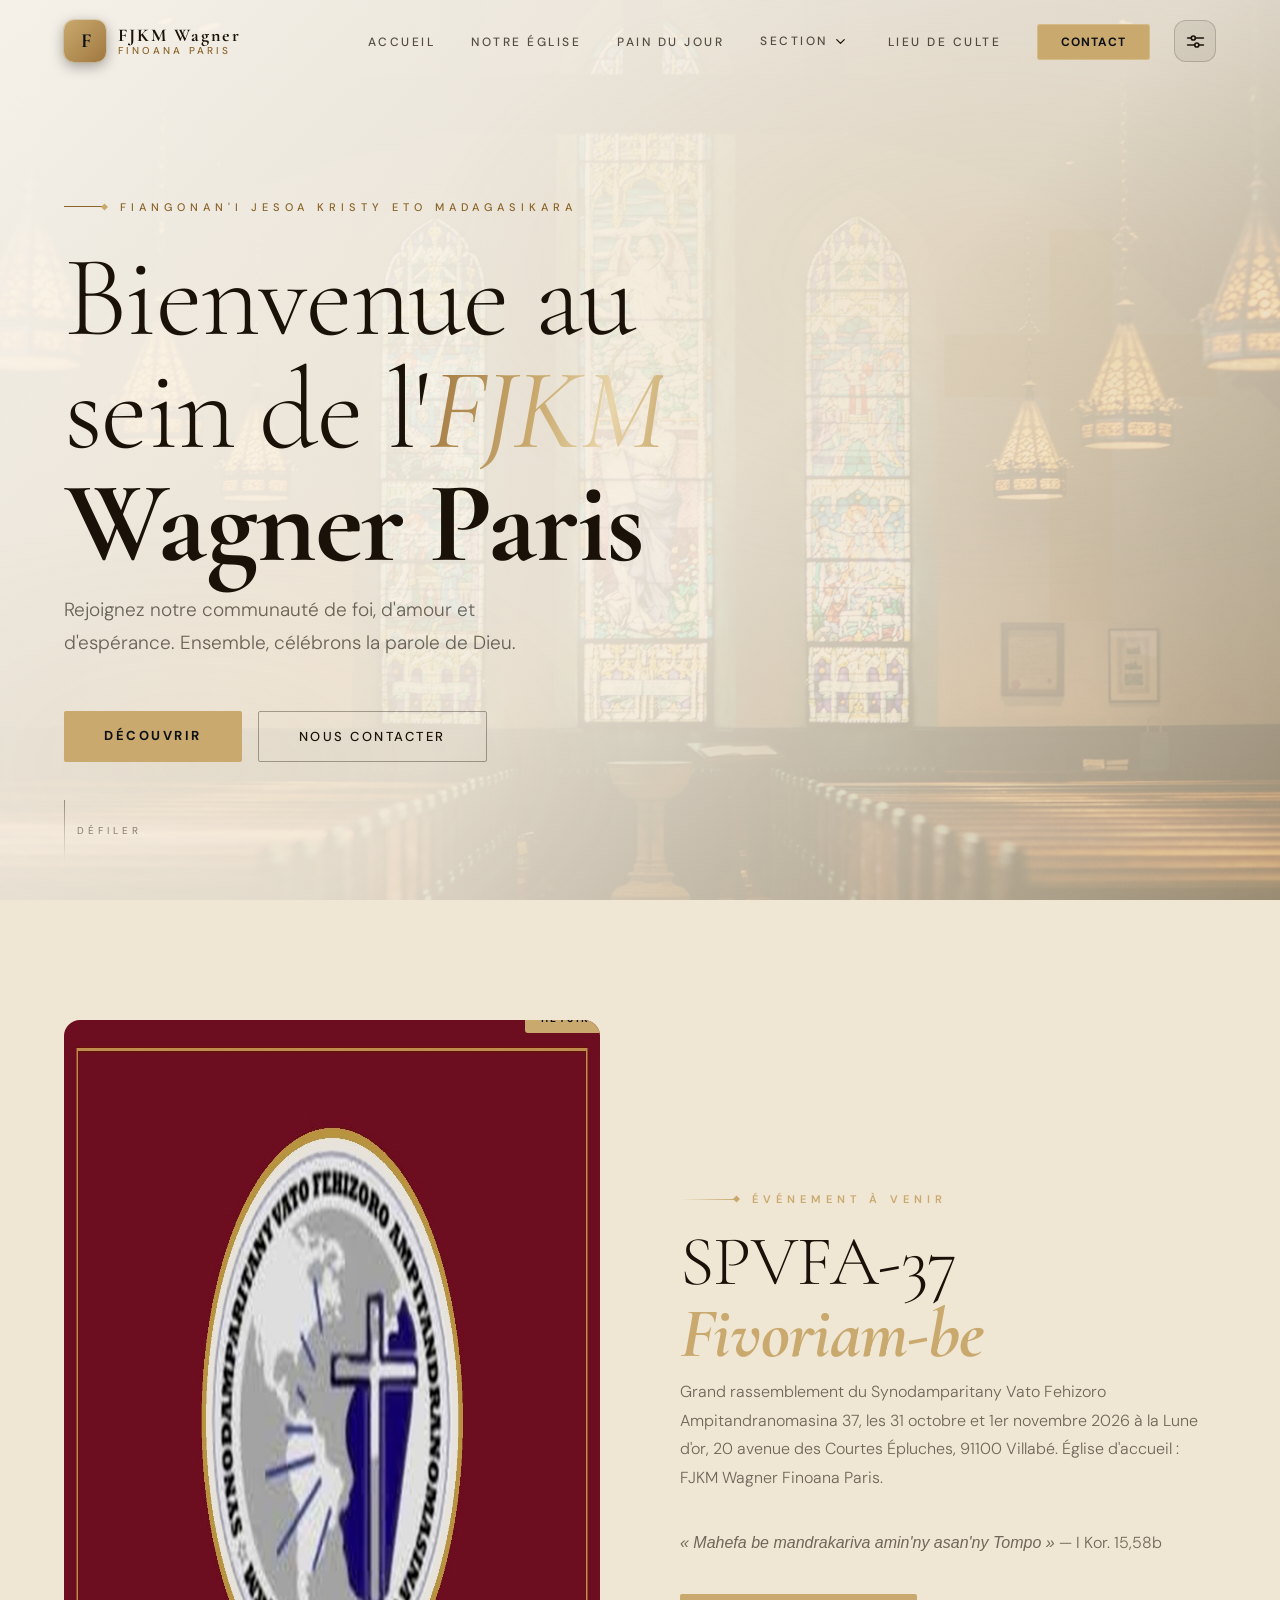
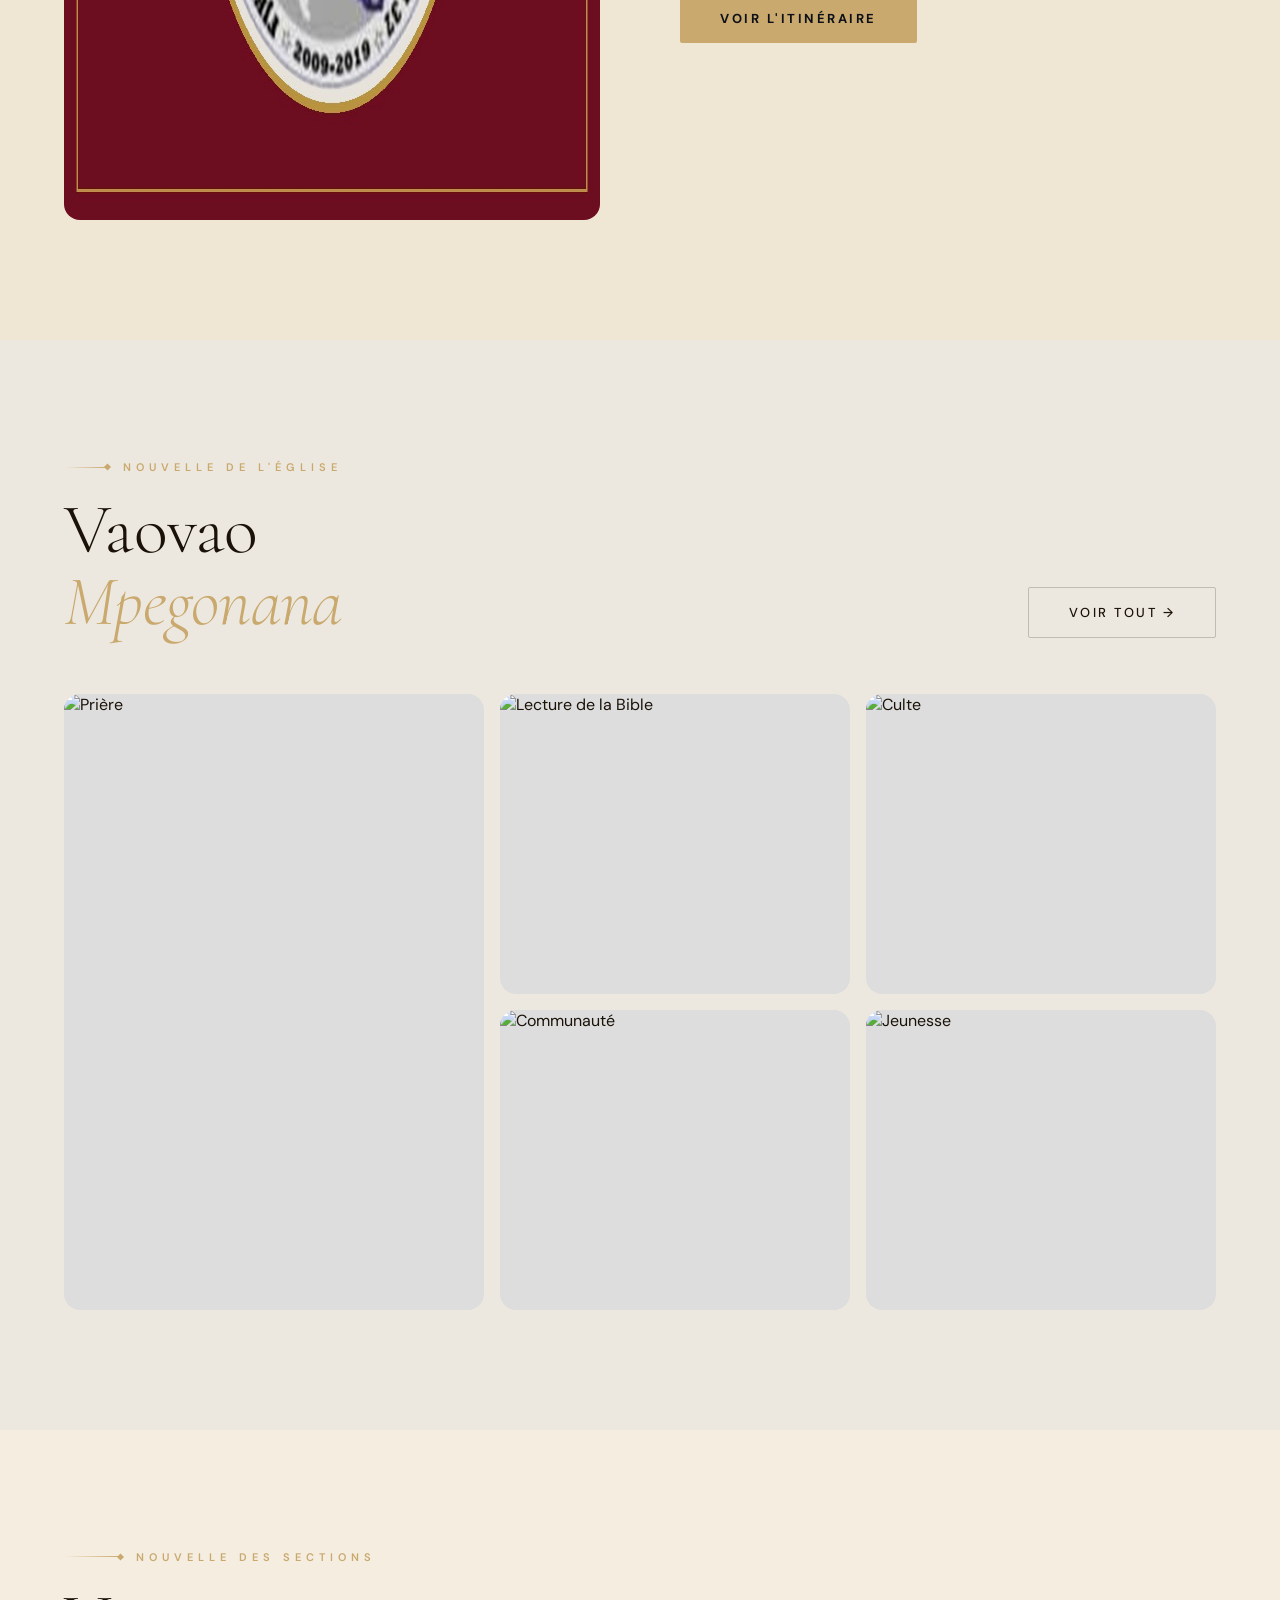
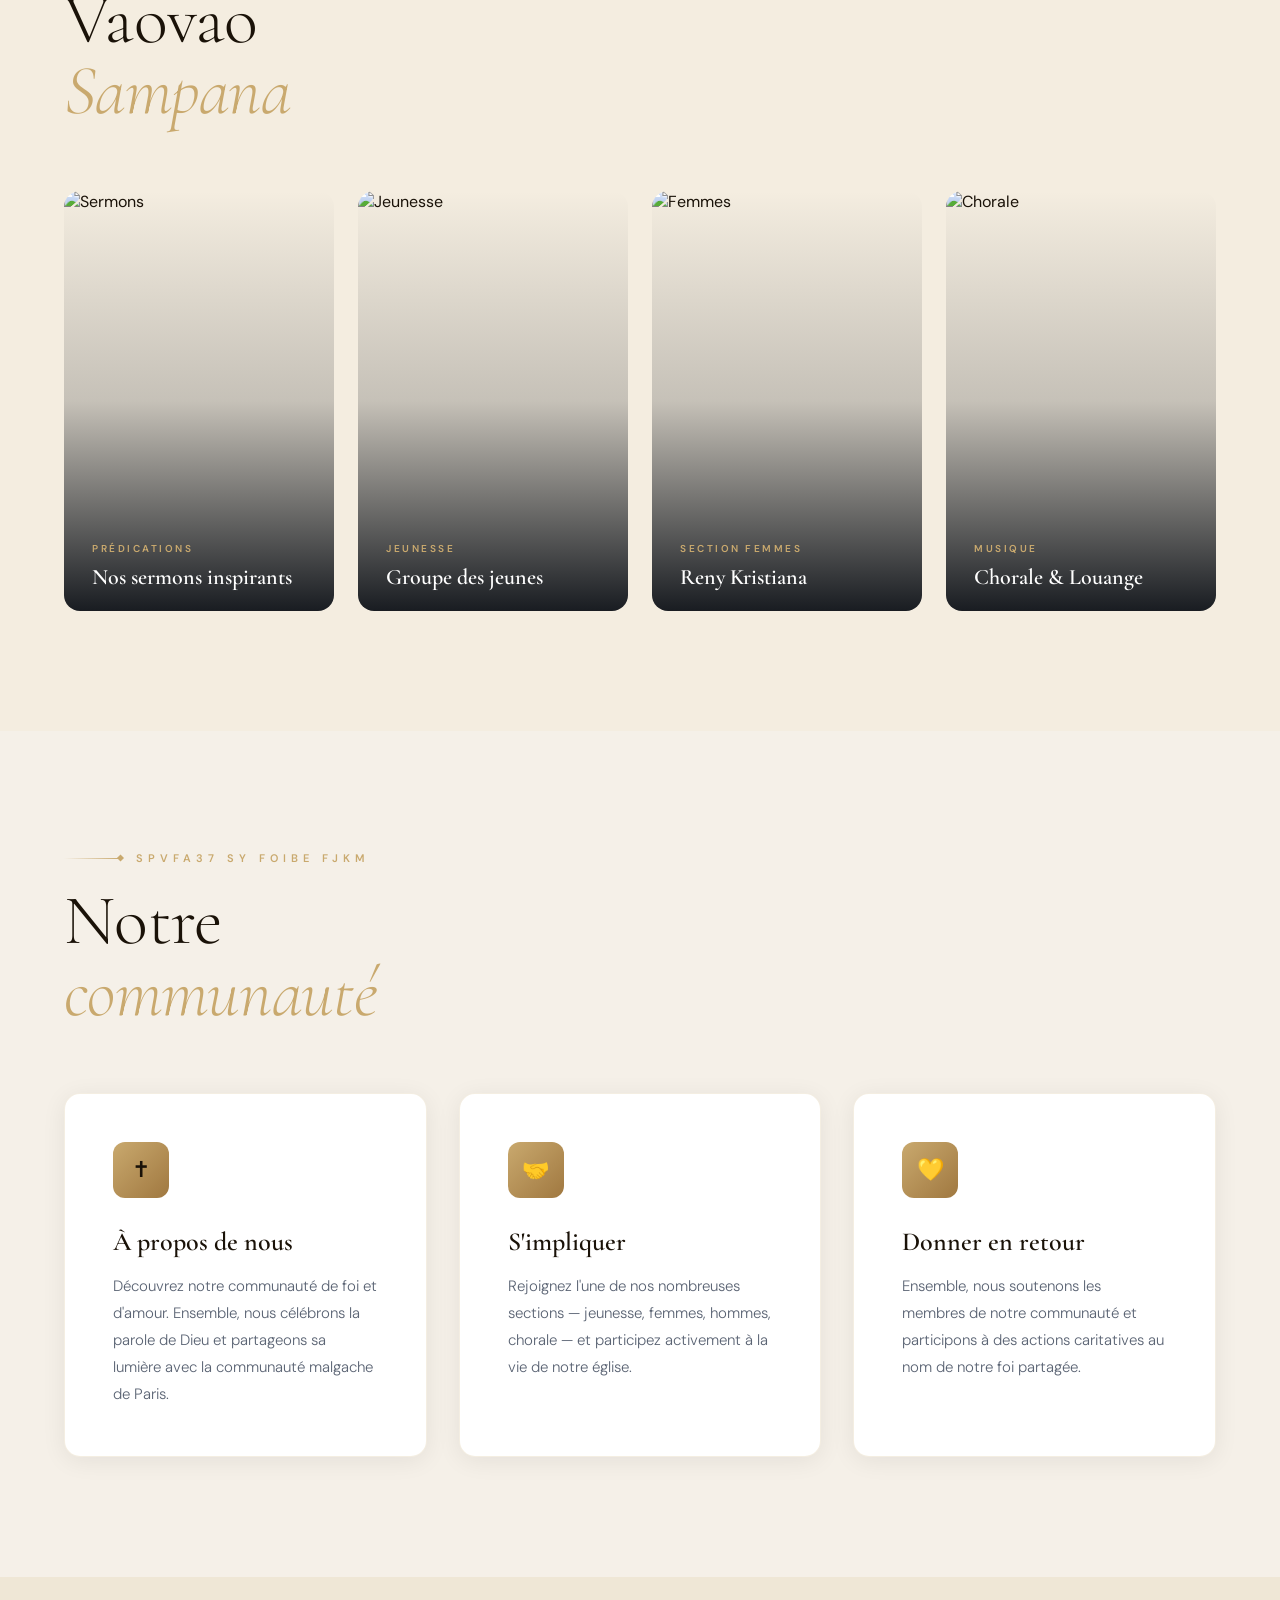
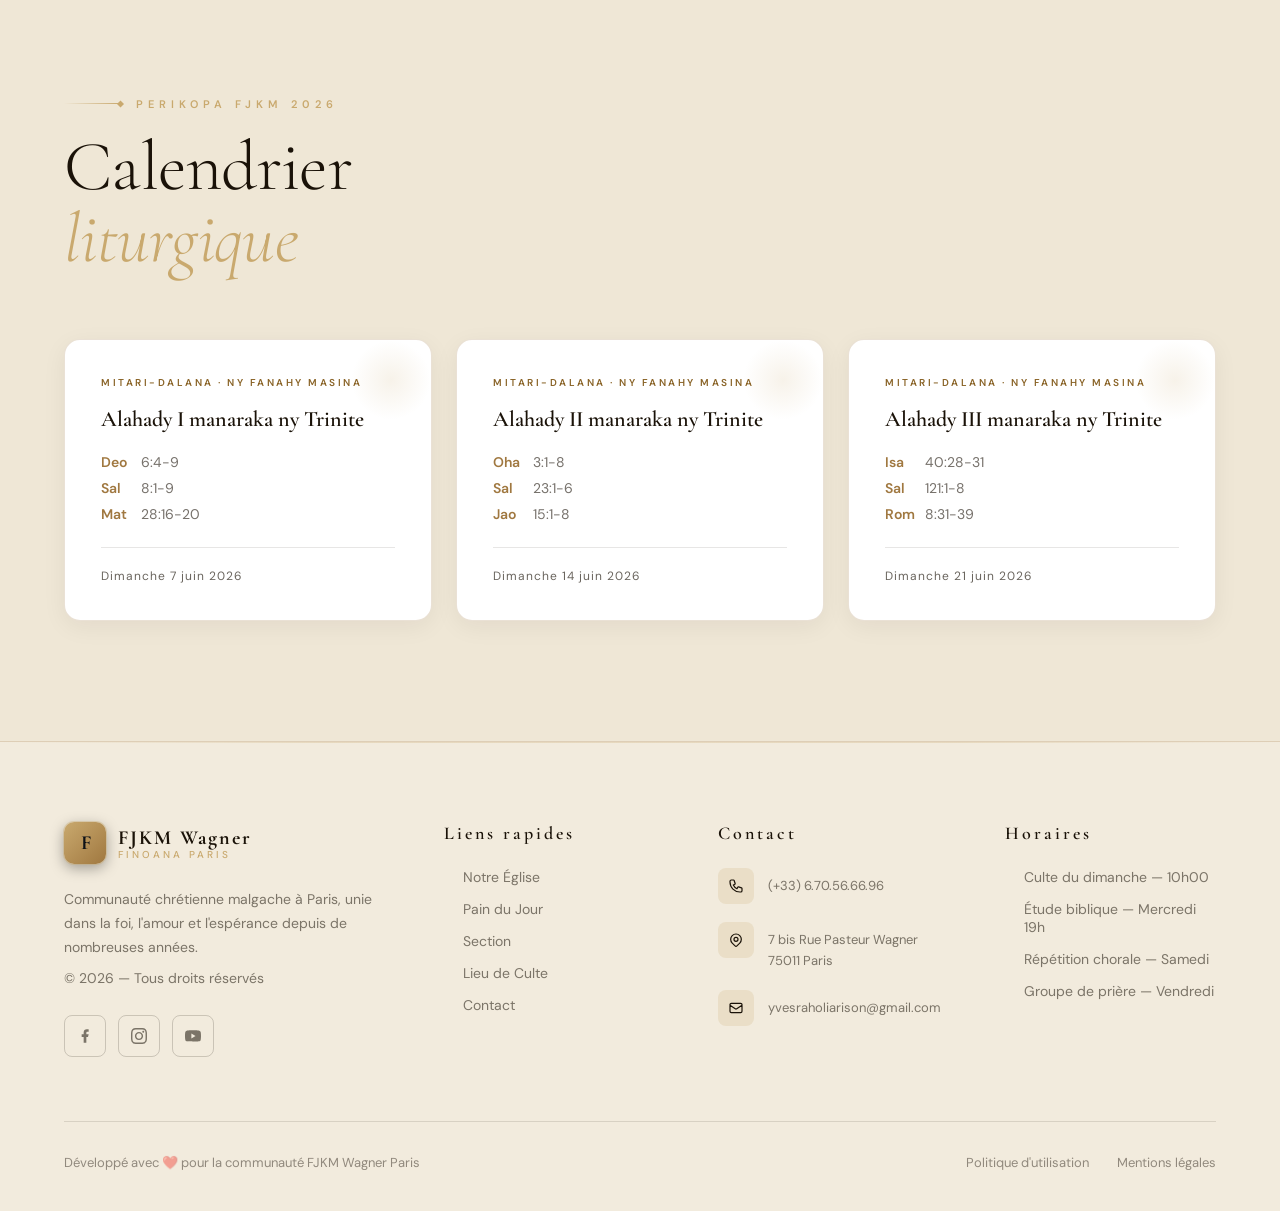
==== commit 46eab6e5: "Accueil : annonce du SPVFA-37 (31 oct. – 1er nov. 2026) Remplace le concert fictif de la section « É" ====
--- a/index.html
+++ b/index.html
@@ -8,10 +8,10 @@
   <link rel="icon" href="data:image/svg+xml,%3Csvg xmlns='http://www.w3.org/2000/svg' viewBox='0 0 64 64'%3E%3Crect width='64' height='64' rx='14' fill='%23C9A96E'/%3E%3Ctext x='32' y='45' font-family='Georgia,serif' font-size='38' font-weight='700' text-anchor='middle' fill='%230D1117'%3EF%3C/text%3E%3C/svg%3E" />
   <link rel="preconnect" href="https://fonts.googleapis.com" />
   <link href="https://fonts.googleapis.com/css2?family=Cormorant+Garamond:ital,wght@0,300;0,400;0,600;0,700;1,300;1,400&family=DM+Sans:wght@300;400;500;600;700&display=swap" rel="stylesheet" />
-  <link rel="stylesheet" href="assets/css/index.css?v=15" />
-  <link rel="stylesheet" href="assets/css/responsive.css?v=15" />
-  <link rel="stylesheet" href="assets/css/theme.css?v=15" />
-  <link rel="stylesheet" href="assets/css/mobile-nav.css?v=15" />
+  <link rel="stylesheet" href="assets/css/index.css?v=12" />
+  <link rel="stylesheet" href="assets/css/responsive.css?v=12" />
+  <link rel="stylesheet" href="assets/css/theme.css?v=12" />
+  <link rel="stylesheet" href="assets/css/mobile-nav.css?v=12" />
 </head>
 <body>
 
@@ -62,7 +62,7 @@
 <section id="event">
   <div class="event-visual reveal">
     <div class="event-image-frame">
-      <img src="assets/images/accueil-evenement.jpg?v=15" alt="Grand Concert Rija & Bodo" data-photo-key="accueil-evenement" />
+      <img src="assets/img/spvfa-37.jpg" alt="Logo du SPVFA-37" width="1200" height="800" data-photo-key="accueil-evenement" />
       <div class="event-badge">Hetsika</div>
     </div>
   </div>
@@ -72,13 +72,14 @@
       <span data-fr="Événement à venir" data-en="Upcoming Event" data-mg="Hetsika ho avy">Événement à venir</span>
     </div>
     <h2 class="event-heading">
-      Rija &amp; Bodo<br>
-      <strong><em>Grand Concert</em></strong>
+      SPVFA-37<br>
+      <strong><em>Fivoriam-be</em></strong>
     </h2>
     <p class="event-desc">
-      <span data-fr="Une soirée exceptionnelle de louange et de célébration avec Rija Ramanantoanina et Bodo. Venez nombreux pour vivre un moment inoubliable de partage et de foi en communauté." data-en="An exceptional evening of praise and celebration with Rija Ramanantoanina and Bodo. Join us for an unforgettable moment of sharing and faith." data-mg="Alina tsy hay hadinoina fiderana sy fankalazana nataon'i Rija Ramanantoanina sy Bodo. Avia maro hahita izao fotoana tsy hay hadinoina izao.">Une soirée exceptionnelle de louange et de célébration avec Rija Ramanantoanina et Bodo. Venez nombreux pour vivre un moment inoubliable de partage et de foi en communauté.</span>
+      <span data-fr="Grand rassemblement du Synodamparitany Vato Fehizoro Ampitandranomasina 37, les 31 octobre et 1er novembre 2026 à la Lune d'or, 20 avenue des Courtes Épluches, 91100 Villabé. Église d'accueil : FJKM Wagner Finoana Paris." data-en="General assembly of the Synodamparitany Vato Fehizoro Ampitandranomasina 37, on 31 October and 1 November 2026 at the Lune d'or, 20 avenue des Courtes Épluches, 91100 Villabé. Host church: FJKM Wagner Finoana Paris." data-mg="Fivoriam-ben'ny Synodamparitany Vato Fehizoro Ampitandranomasina 37, ny 31 Oktobra sy 1 Novambra 2026, ao amin'ny Lune d'or, 20 avenue des Courtes Épluches, 91100 Villabé. Fiangonana mandray : FJKM Wagner Finoana Paris.">Grand rassemblement du Synodamparitany Vato Fehizoro Ampitandranomasina 37, les 31 octobre et 1er novembre 2026 à la Lune d'or, 20 avenue des Courtes Épluches, 91100 Villabé. Église d'accueil : FJKM Wagner Finoana Paris.</span>
     </p>
-    <a href="#" class="btn-primary" data-fr="En savoir plus" data-en="Learn More" data-mg="Fantaro bebe kokoa">En savoir plus</a>
+    <p class="event-desc"><em>« Mahefa be mandrakariva amin'ny asan'ny Tompo »</em> — I Kor. 15,58b</p>
+    <a href="https://www.google.com/maps/search/?api=1&amp;query=20%20avenue%20des%20Courtes%20%C3%89pluches%2091100%20Villab%C3%A9" class="btn-primary" target="_blank" rel="noopener" data-fr="Voir l'itinéraire" data-en="Get directions" data-mg="Hijery ny lalana">Voir l'itinéraire</a>
   </div>
 </section>
 
@@ -101,23 +102,23 @@
   </div>
   <div class="gallery-grid">
     <div class="gallery-item reveal">
-      <img src="assets/images/accueil-galerie-1.jpg?v=15" alt="Prière" data-photo-key="accueil-galerie-1" />
+      <img src="https://images.unsplash.com/photo-1438232992991-995b7058bbb3?w=600&q=80" alt="Prière" data-photo-key="accueil-galerie-1" />
       <div class="gallery-overlay"></div>
     </div>
     <div class="gallery-item reveal reveal-delay-1">
-      <img src="assets/images/accueil-galerie-2.jpg?v=15" alt="Lecture de la Bible" data-photo-key="accueil-galerie-2" />
+      <img src="https://images.unsplash.com/photo-1529070538774-1843cb3265df?w=600&q=80" alt="Lecture de la Bible" data-photo-key="accueil-galerie-2" />
       <div class="gallery-overlay"></div>
     </div>
     <div class="gallery-item reveal reveal-delay-2">
-      <img src="assets/images/accueil-galerie-3.jpg?v=15" alt="Culte" data-photo-key="accueil-galerie-3" />
+      <img src="https://images.unsplash.com/photo-1509062522246-3755977927d7?w=600&q=80" alt="Culte" data-photo-key="accueil-galerie-3" />
       <div class="gallery-overlay"></div>
     </div>
     <div class="gallery-item reveal reveal-delay-1">
-      <img src="assets/images/accueil-galerie-4.jpg?v=15" alt="Communauté" data-photo-key="accueil-galerie-4" />
+      <img src="https://images.unsplash.com/photo-1523240795612-9a054b0db644?w=600&q=80" alt="Communauté" data-photo-key="accueil-galerie-4" />
       <div class="gallery-overlay"></div>
     </div>
     <div class="gallery-item reveal reveal-delay-3">
-      <img src="assets/images/accueil-galerie-5.jpg?v=15" alt="Jeunesse" data-photo-key="accueil-galerie-5" />
+      <img src="https://images.unsplash.com/photo-1504052434569-70ad5836ab65?w=600&q=80" alt="Jeunesse" data-photo-key="accueil-galerie-5" />
       <div class="gallery-overlay"></div>
     </div>
   </div>
@@ -137,7 +138,7 @@
   </div>
   <div class="cards-grid">
     <div class="card reveal">
-      <img src="assets/images/accueil-section-1.jpg?v=15" alt="Sermons" data-photo-key="accueil-section-1" />
+      <img src="https://images.unsplash.com/photo-1507692049790-de58290a4334?w=500&q=80" alt="Sermons" data-photo-key="accueil-section-1" />
       <div class="card-overlay"></div>
       <div class="card-content">
         <div class="card-tag" data-fr="Prédications" data-en="Sermons" data-mg="Toriteny">Prédications</div>
@@ -145,7 +146,7 @@
       </div>
     </div>
     <div class="card reveal reveal-delay-1">
-      <img src="assets/images/accueil-section-2.jpg?v=15" alt="Jeunesse" data-photo-key="accueil-section-2" />
+      <img src="https://images.unsplash.com/photo-1529156069898-49953e39b3ac?w=500&q=80" alt="Jeunesse" data-photo-key="accueil-section-2" />
       <div class="card-overlay"></div>
       <div class="card-content">
         <div class="card-tag" data-fr="Jeunesse" data-en="Youth" data-mg="Tanora">Jeunesse</div>
@@ -153,7 +154,7 @@
       </div>
     </div>
     <div class="card reveal reveal-delay-2">
-      <img src="assets/images/accueil-section-3.jpg?v=15" alt="Femmes" data-photo-key="accueil-section-3" />
+      <img src="https://images.unsplash.com/photo-1600880292203-757bb62b4baf?w=500&q=80" alt="Femmes" data-photo-key="accueil-section-3" />
       <div class="card-overlay"></div>
       <div class="card-content">
         <div class="card-tag" data-fr="Section femmes" data-en="Women's Section" data-mg="Reny Kristiana">Section femmes</div>
@@ -161,7 +162,7 @@
       </div>
     </div>
     <div class="card reveal reveal-delay-3">
-      <img src="assets/images/accueil-section-4.jpg?v=15" alt="Chorale" data-photo-key="accueil-section-4" />
+      <img src="https://images.unsplash.com/photo-1560785496-3c9d27877182?w=500&q=80" alt="Chorale" data-photo-key="accueil-section-4" />
       <div class="card-overlay"></div>
       <div class="card-content">
         <div class="card-tag" data-fr="Musique" data-en="Music" data-mg="Mozika">Musique</div>
@@ -324,8 +325,8 @@
   </div>
 
 </div>
-  <script src="assets/js/components.js?v=15"></script>
-  <script src="assets/js/chrome.js?v=15"></script>
-<script src="assets/js/mobile-nav.js?v=15"></script>
+  <script src="assets/js/components.js?v=12"></script>
+  <script src="assets/js/chrome.js?v=12"></script>
+<script src="assets/js/mobile-nav.js?v=12"></script>
 </body>
 </html>
